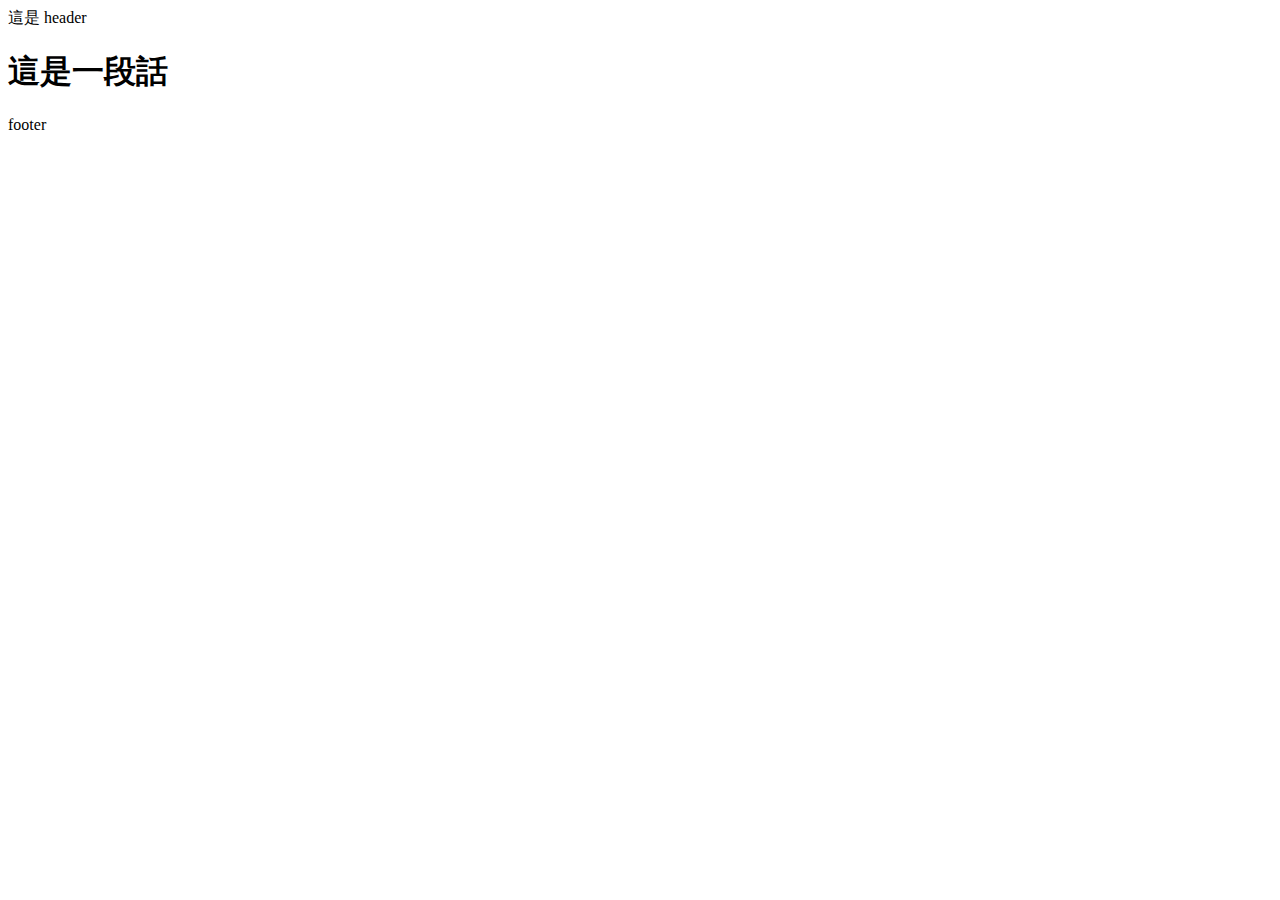
==== index.html @ dd9d7d38 "Update 2021-07-19T09:02:44.368Z" ====
<!DOCTYPE html>
<html lang="en">

<head>
  <meta charset="UTF-8">
  <meta name="viewport" content="width=device-width, initial-scale=1.0">
  <meta http-equiv="X-UA-Compatible" content="ie=edge">
  <title>首頁</title>
  <link rel="stylesheet" href="./assets/style/all.css">
</head>

<body>
  <header class="header">
    這是 header
  </header>

  
<h1>
  這是一段話
</h1>

<div class="box"></div>

  <footer class="footer">
    footer
  </footer>
  <script src="./assets/js/vendors.js"></script>
  <script src="./assets/js/all.js"></script>
</body>

</html>
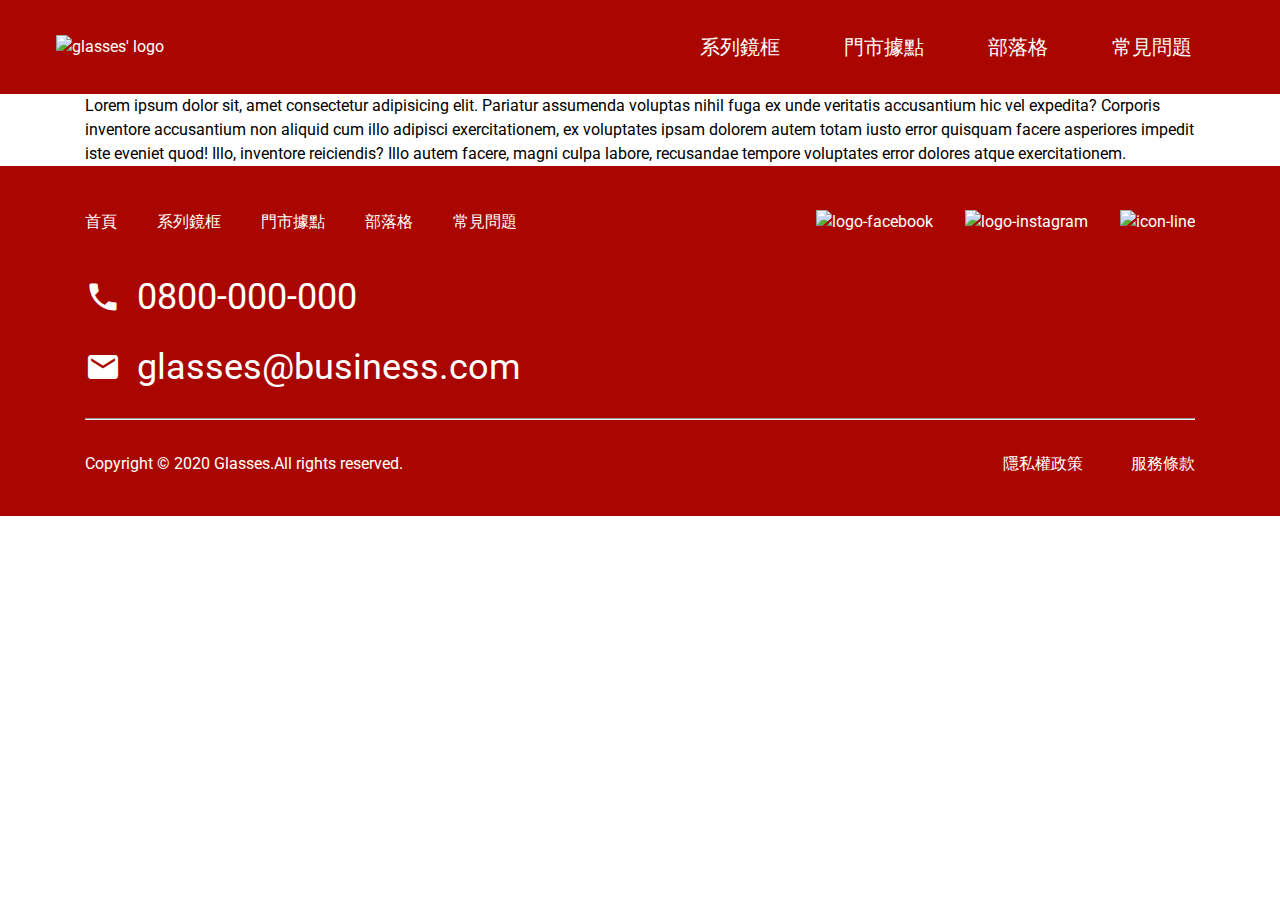
==== commit 484d4a8e: "Update 2021-07-21T15:37:59.541Z" ====
--- a/index.html
+++ b/index.html
@@ -6,23 +6,108 @@
   <meta name="viewport" content="width=device-width, initial-scale=1.0">
   <meta http-equiv="X-UA-Compatible" content="ie=edge">
   <title>首頁</title>
+  <!-- google fonts -->
+  <link rel="preconnect" href="https://fonts.googleapis.com">
+  <link rel="preconnect" href="https://fonts.gstatic.com" crossorigin>
+  <link href="https://fonts.googleapis.com/css2?family=Noto+Sans+TC:wght@400;500;700;900&family=Roboto:ital,wght@0,400;0,500;0,700;0,900;1,400;1,500;1,700;1,900&display=swap" rel="stylesheet"> 
+  <!-- Material icons -->
+  <link href="https://fonts.googleapis.com/icon?family=Material+Icons"
+      rel="stylesheet">
+  <!-- ALL.CSS -->
   <link rel="stylesheet" href="./assets/style/all.css">
 </head>
 
 <body>
-  <header class="header">
-    這是 header
+  <!-- https://hexschool.github.io/webLayoutTraining1st/week3/photo.png -->
+  <header class="header bg-primary">
+    <nav class="navbar d-flex justify-content-between align-items-center flex-sm-column">
+      <h1><a class="navbar__brand-link" href="/"><img class="navbar__brand d-block" src="https://hexschool.github.io/webLayoutTraining1st/week3/logo.png"] alt="glasses' logo"></a></h1>
+      <ul class="nav d-flex text-center">
+        <li class="nav-item"><a class="nav-link" href="#">系列鏡框</a></li>
+        <li class="nav-item"><a class="nav-link" href="#">門市據點</a></li>
+        <li class="nav-item"><a class="nav-link" href="#">部落格</a></li>
+        <li class="nav-item"><a class="nav-link" href="#">常見問題</a></li>
+      </ul>
+    </nav>
   </header>
 
   
-<h1>
-  這是一段話
-</h1>
 
-<div class="box"></div>
+<div class="container">
+  <h2 class="border">Lorem ipsum dolor sit, amet consectetur adipisicing elit. Pariatur assumenda voluptas nihil fuga ex unde veritatis accusantium hic vel expedita? Corporis inventore accusantium non aliquid cum illo adipisci exercitationem, ex voluptates ipsam dolorem autem totam iusto error quisquam facere asperiores impedit iste eveniet quod! Illo, inventore reiciendis? Illo autem facere, magni culpa labore, recusandae tempore voluptates error dolores atque exercitationem.</h2>
+</div>
 
-  <footer class="footer">
-    footer
+  <footer class="footer bg-primary">
+    <div class="container">
+      <!-- 選單＋社群連結 -->
+      <div class="footer__navbar d-flex justify-content-between align-items-center mb-8 d-nav-none">
+        <!-- 選單 -->
+        <ul class="footer__nav d-flex justify-content-between">
+          <li class="footer__nav-item">
+            <a class="footer__nav-link" href="/">首頁</a> 
+          </li>
+          <li class="footer__nav-item">
+            <a class="footer__nav-link" href="#">系列鏡框</a> 
+          </li>
+          <li class="footer__nav-item">
+            <a class="footer__nav-link" href="#">門市據點</a> 
+          </li>
+          <li class="footer__nav-item">
+            <a class="footer__nav-link" href="#">部落格</a> 
+          </li>
+          <li >
+            <a class="footer__nav-link" href="#">常見問題</a> 
+          </li>
+        </ul>
+        <!-- 社群連結 -->
+        <ul class="footer__contacts d-flex  justify-content-end">
+          <li class="footer__contacts-item"><a href="#">
+            <img src="https://hexschool.github.io/webLayoutTraining1st/week3/icon-fb.svg"] alt="logo-facebook">
+          </a></li>
+          <li class="footer__contacts-item"><a href="#">
+            <img src="https://hexschool.github.io/webLayoutTraining1st/week3/icon-ig.svg"] alt="logo-instagram"> 
+          </a></li>
+          <li class="footer__contacts-item"><a href="#">
+            <img src="https://hexschool.github.io/webLayoutTraining1st/week3/icon-line.svg"] alt="icon-line">
+          </a></li>
+        </ul>
+      </div>
+    <div class="d-flex justify-content-between mb-6 mb-md-5 mb-sm-6">
+      <!-- 電話、信箱 -->
+      <ul class="lh-sm-30">
+        <li class="mb-4 mb-md-3 mb-sm-2">
+          <a class="footer__icon-tel fs-9 fs-md-5 fs-sm-4" href="tel:+0800000000">0800-000-000</a>
+        </li>
+        <li>
+          <a class="footer__icon-mail  fs-9 fs-md-5 fs-sm-4" href="mailto:glasses@business.com">glasses@business.com</a>
+        </li>
+      </ul>
+      <!-- 社群連結 -->
+      <ul class="footer__contacts  justify-content-end d-none d-nav-flex">
+        <li class="footer__contacts-item"><a href="#">
+          <img src="https://hexschool.github.io/webLayoutTraining1st/week3/icon-fb.svg"] alt="logo-facebook">
+        </a></li>
+        <li class="footer__contacts-item"><a href="#">
+          <img src="https://hexschool.github.io/webLayoutTraining1st/week3/icon-ig.svg"] alt="logo-instagram"> 
+        </a></li>
+        <li class="footer__contacts-item"><a href="#">
+          <img src="https://hexschool.github.io/webLayoutTraining1st/week3/icon-line.svg"] alt="icon-line">
+        </a></li>
+      </ul>
+    </div>
+      <hr class="mb-8 mb-md-6 mb-sm-4">
+      <div class="d-flex justify-content-between fs-sm-small flex-sm-column">
+        <small class="mb-sm-2">Copyright © 2020 Glasses.All rights reserved.</small>
+        <ul class="footer__policy d-flex justify-content-end d-sm-block">
+          <li class="footer__policy-item mb-sm-2">
+            <a href="#">隱私權政策</a>
+          </li>
+          <li class="footer__policy-item">
+            <a href="#">服務條款</a>
+          </li>
+        </ul>
+      </div>
+    </div>
   </footer>
   <script src="./assets/js/vendors.js"></script>
   <script src="./assets/js/all.js"></script>
--- a/assets/style/all.css
+++ b/assets/style/all.css
@@ -0,0 +1,920 @@
+.fs-4 {
+  font-size: 1rem; }
+
+.mb-0 {
+  margin-bottom: 0; }
+
+.mb-1 {
+  margin-bottom: 4px; }
+
+.mb-2 {
+  margin-bottom: 8px; }
+
+.mb-3 {
+  margin-bottom: 12px; }
+
+.mb-4 {
+  margin-bottom: 16px; }
+
+.mb-5 {
+  margin-bottom: 20px; }
+
+.mb-6 {
+  margin-bottom: 24px; }
+
+.mb-7 {
+  margin-bottom: 28px; }
+
+.mb-8 {
+  margin-bottom: 32px; }
+
+.mb-9 {
+  margin-bottom: 36px; }
+
+.mb-10 {
+  margin-bottom: 40px; }
+
+.mb-11 {
+  margin-bottom: 44px; }
+
+.mb-12 {
+  margin-bottom: 48px; }
+
+.mb-13 {
+  margin-bottom: 52px; }
+
+.mb-14 {
+  margin-bottom: 56px; }
+
+.mb-15 {
+  margin-bottom: 60px; }
+
+.mb-small {
+  margin-bottom: 7px; }
+
+.fs-5 {
+  font-size: 1.25rem; }
+
+.mb-0 {
+  margin-bottom: 0; }
+
+.mb-1 {
+  margin-bottom: 4px; }
+
+.mb-2 {
+  margin-bottom: 8px; }
+
+.mb-3 {
+  margin-bottom: 12px; }
+
+.mb-4 {
+  margin-bottom: 16px; }
+
+.mb-5 {
+  margin-bottom: 20px; }
+
+.mb-6 {
+  margin-bottom: 24px; }
+
+.mb-7 {
+  margin-bottom: 28px; }
+
+.mb-8 {
+  margin-bottom: 32px; }
+
+.mb-9 {
+  margin-bottom: 36px; }
+
+.mb-10 {
+  margin-bottom: 40px; }
+
+.mb-11 {
+  margin-bottom: 44px; }
+
+.mb-12 {
+  margin-bottom: 48px; }
+
+.mb-13 {
+  margin-bottom: 52px; }
+
+.mb-14 {
+  margin-bottom: 56px; }
+
+.mb-15 {
+  margin-bottom: 60px; }
+
+.mb-small {
+  margin-bottom: 7px; }
+
+.fs-6 {
+  font-size: 1.5rem; }
+
+.mb-0 {
+  margin-bottom: 0; }
+
+.mb-1 {
+  margin-bottom: 4px; }
+
+.mb-2 {
+  margin-bottom: 8px; }
+
+.mb-3 {
+  margin-bottom: 12px; }
+
+.mb-4 {
+  margin-bottom: 16px; }
+
+.mb-5 {
+  margin-bottom: 20px; }
+
+.mb-6 {
+  margin-bottom: 24px; }
+
+.mb-7 {
+  margin-bottom: 28px; }
+
+.mb-8 {
+  margin-bottom: 32px; }
+
+.mb-9 {
+  margin-bottom: 36px; }
+
+.mb-10 {
+  margin-bottom: 40px; }
+
+.mb-11 {
+  margin-bottom: 44px; }
+
+.mb-12 {
+  margin-bottom: 48px; }
+
+.mb-13 {
+  margin-bottom: 52px; }
+
+.mb-14 {
+  margin-bottom: 56px; }
+
+.mb-15 {
+  margin-bottom: 60px; }
+
+.mb-small {
+  margin-bottom: 7px; }
+
+.fs-7 {
+  font-size: 1.75rem; }
+
+.mb-0 {
+  margin-bottom: 0; }
+
+.mb-1 {
+  margin-bottom: 4px; }
+
+.mb-2 {
+  margin-bottom: 8px; }
+
+.mb-3 {
+  margin-bottom: 12px; }
+
+.mb-4 {
+  margin-bottom: 16px; }
+
+.mb-5 {
+  margin-bottom: 20px; }
+
+.mb-6 {
+  margin-bottom: 24px; }
+
+.mb-7 {
+  margin-bottom: 28px; }
+
+.mb-8 {
+  margin-bottom: 32px; }
+
+.mb-9 {
+  margin-bottom: 36px; }
+
+.mb-10 {
+  margin-bottom: 40px; }
+
+.mb-11 {
+  margin-bottom: 44px; }
+
+.mb-12 {
+  margin-bottom: 48px; }
+
+.mb-13 {
+  margin-bottom: 52px; }
+
+.mb-14 {
+  margin-bottom: 56px; }
+
+.mb-15 {
+  margin-bottom: 60px; }
+
+.mb-small {
+  margin-bottom: 7px; }
+
+.fs-8 {
+  font-size: 2rem; }
+
+.mb-0 {
+  margin-bottom: 0; }
+
+.mb-1 {
+  margin-bottom: 4px; }
+
+.mb-2 {
+  margin-bottom: 8px; }
+
+.mb-3 {
+  margin-bottom: 12px; }
+
+.mb-4 {
+  margin-bottom: 16px; }
+
+.mb-5 {
+  margin-bottom: 20px; }
+
+.mb-6 {
+  margin-bottom: 24px; }
+
+.mb-7 {
+  margin-bottom: 28px; }
+
+.mb-8 {
+  margin-bottom: 32px; }
+
+.mb-9 {
+  margin-bottom: 36px; }
+
+.mb-10 {
+  margin-bottom: 40px; }
+
+.mb-11 {
+  margin-bottom: 44px; }
+
+.mb-12 {
+  margin-bottom: 48px; }
+
+.mb-13 {
+  margin-bottom: 52px; }
+
+.mb-14 {
+  margin-bottom: 56px; }
+
+.mb-15 {
+  margin-bottom: 60px; }
+
+.mb-small {
+  margin-bottom: 7px; }
+
+.fs-9 {
+  font-size: 2.25rem; }
+
+.mb-0 {
+  margin-bottom: 0; }
+
+.mb-1 {
+  margin-bottom: 4px; }
+
+.mb-2 {
+  margin-bottom: 8px; }
+
+.mb-3 {
+  margin-bottom: 12px; }
+
+.mb-4 {
+  margin-bottom: 16px; }
+
+.mb-5 {
+  margin-bottom: 20px; }
+
+.mb-6 {
+  margin-bottom: 24px; }
+
+.mb-7 {
+  margin-bottom: 28px; }
+
+.mb-8 {
+  margin-bottom: 32px; }
+
+.mb-9 {
+  margin-bottom: 36px; }
+
+.mb-10 {
+  margin-bottom: 40px; }
+
+.mb-11 {
+  margin-bottom: 44px; }
+
+.mb-12 {
+  margin-bottom: 48px; }
+
+.mb-13 {
+  margin-bottom: 52px; }
+
+.mb-14 {
+  margin-bottom: 56px; }
+
+.mb-15 {
+  margin-bottom: 60px; }
+
+.mb-small {
+  margin-bottom: 7px; }
+
+.fs-12 {
+  font-size: 3rem; }
+
+.mb-0 {
+  margin-bottom: 0; }
+
+.mb-1 {
+  margin-bottom: 4px; }
+
+.mb-2 {
+  margin-bottom: 8px; }
+
+.mb-3 {
+  margin-bottom: 12px; }
+
+.mb-4 {
+  margin-bottom: 16px; }
+
+.mb-5 {
+  margin-bottom: 20px; }
+
+.mb-6 {
+  margin-bottom: 24px; }
+
+.mb-7 {
+  margin-bottom: 28px; }
+
+.mb-8 {
+  margin-bottom: 32px; }
+
+.mb-9 {
+  margin-bottom: 36px; }
+
+.mb-10 {
+  margin-bottom: 40px; }
+
+.mb-11 {
+  margin-bottom: 44px; }
+
+.mb-12 {
+  margin-bottom: 48px; }
+
+.mb-13 {
+  margin-bottom: 52px; }
+
+.mb-14 {
+  margin-bottom: 56px; }
+
+.mb-15 {
+  margin-bottom: 60px; }
+
+.mb-small {
+  margin-bottom: 7px; }
+
+.fs-16 {
+  font-size: 4rem; }
+
+.mb-0 {
+  margin-bottom: 0; }
+
+.mb-1 {
+  margin-bottom: 4px; }
+
+.mb-2 {
+  margin-bottom: 8px; }
+
+.mb-3 {
+  margin-bottom: 12px; }
+
+.mb-4 {
+  margin-bottom: 16px; }
+
+.mb-5 {
+  margin-bottom: 20px; }
+
+.mb-6 {
+  margin-bottom: 24px; }
+
+.mb-7 {
+  margin-bottom: 28px; }
+
+.mb-8 {
+  margin-bottom: 32px; }
+
+.mb-9 {
+  margin-bottom: 36px; }
+
+.mb-10 {
+  margin-bottom: 40px; }
+
+.mb-11 {
+  margin-bottom: 44px; }
+
+.mb-12 {
+  margin-bottom: 48px; }
+
+.mb-13 {
+  margin-bottom: 52px; }
+
+.mb-14 {
+  margin-bottom: 56px; }
+
+.mb-15 {
+  margin-bottom: 60px; }
+
+.mb-small {
+  margin-bottom: 7px; }
+
+.fs-18 {
+  font-size: 4.5rem; }
+
+.mb-0 {
+  margin-bottom: 0; }
+
+.mb-1 {
+  margin-bottom: 4px; }
+
+.mb-2 {
+  margin-bottom: 8px; }
+
+.mb-3 {
+  margin-bottom: 12px; }
+
+.mb-4 {
+  margin-bottom: 16px; }
+
+.mb-5 {
+  margin-bottom: 20px; }
+
+.mb-6 {
+  margin-bottom: 24px; }
+
+.mb-7 {
+  margin-bottom: 28px; }
+
+.mb-8 {
+  margin-bottom: 32px; }
+
+.mb-9 {
+  margin-bottom: 36px; }
+
+.mb-10 {
+  margin-bottom: 40px; }
+
+.mb-11 {
+  margin-bottom: 44px; }
+
+.mb-12 {
+  margin-bottom: 48px; }
+
+.mb-13 {
+  margin-bottom: 52px; }
+
+.mb-14 {
+  margin-bottom: 56px; }
+
+.mb-15 {
+  margin-bottom: 60px; }
+
+.mb-small {
+  margin-bottom: 7px; }
+
+@media (max-width: 768px) {
+  .fs-md-4 {
+    font-size: 1rem; }
+  .fs-md-5 {
+    font-size: 1.25rem; }
+  .fs-md-6 {
+    font-size: 1.5rem; }
+  .fs-md-7 {
+    font-size: 1.75rem; }
+  .fs-md-8 {
+    font-size: 2rem; }
+  .fs-md-9 {
+    font-size: 2.25rem; }
+  .fs-md-12 {
+    font-size: 3rem; }
+  .fs-md-16 {
+    font-size: 4rem; }
+  .fs-md-18 {
+    font-size: 4.5rem; }
+  .mb-md-0 {
+    margin-bottom: 0; }
+  .mb-md-1 {
+    margin-bottom: 4px; }
+  .mb-md-2 {
+    margin-bottom: 8px; }
+  .mb-md-3 {
+    margin-bottom: 12px; }
+  .mb-md-4 {
+    margin-bottom: 16px; }
+  .mb-md-5 {
+    margin-bottom: 20px; }
+  .mb-md-6 {
+    margin-bottom: 24px; }
+  .mb-md-7 {
+    margin-bottom: 28px; }
+  .mb-md-8 {
+    margin-bottom: 32px; }
+  .mb-md-9 {
+    margin-bottom: 36px; }
+  .mb-md-10 {
+    margin-bottom: 40px; }
+  .mb-md-11 {
+    margin-bottom: 44px; }
+  .mb-md-12 {
+    margin-bottom: 48px; }
+  .mb-md-13 {
+    margin-bottom: 52px; }
+  .mb-md-14 {
+    margin-bottom: 56px; }
+  .mb-md-15 {
+    margin-bottom: 60px; }
+  .mb-md-small {
+    margin-bottom: 7px; } }
+
+@media (max-width: 576px) {
+  .fs-sm-4 {
+    font-size: 1rem; }
+  .fs-sm-5 {
+    font-size: 1.25rem; }
+  .fs-sm-6 {
+    font-size: 1.5rem; }
+  .fs-sm-7 {
+    font-size: 1.75rem; }
+  .fs-sm-8 {
+    font-size: 2rem; }
+  .fs-sm-9 {
+    font-size: 2.25rem; }
+  .fs-sm-12 {
+    font-size: 3rem; }
+  .fs-sm-16 {
+    font-size: 4rem; }
+  .fs-sm-18 {
+    font-size: 4.5rem; }
+  .mb-sm-0 {
+    margin-bottom: 0; }
+  .mb-sm-1 {
+    margin-bottom: 4px; }
+  .mb-sm-2 {
+    margin-bottom: 8px; }
+  .mb-sm-3 {
+    margin-bottom: 12px; }
+  .mb-sm-4 {
+    margin-bottom: 16px; }
+  .mb-sm-5 {
+    margin-bottom: 20px; }
+  .mb-sm-6 {
+    margin-bottom: 24px; }
+  .mb-sm-7 {
+    margin-bottom: 28px; }
+  .mb-sm-8 {
+    margin-bottom: 32px; }
+  .mb-sm-9 {
+    margin-bottom: 36px; }
+  .mb-sm-10 {
+    margin-bottom: 40px; }
+  .mb-sm-11 {
+    margin-bottom: 44px; }
+  .mb-sm-12 {
+    margin-bottom: 48px; }
+  .mb-sm-13 {
+    margin-bottom: 52px; }
+  .mb-sm-14 {
+    margin-bottom: 56px; }
+  .mb-sm-15 {
+    margin-bottom: 60px; }
+  .mb-sm-small {
+    margin-bottom: 7px; } }
+
+/* http://meyerweb.com/eric/tools/css/reset/ 
+   v2.0 | 20110126
+   License: none (public domain)
+*/
+html, body, div, span, applet, object, iframe,
+h1, h2, h3, h4, h5, h6, p, blockquote, pre,
+a, abbr, acronym, address, big, cite, code,
+del, dfn, em, img, ins, kbd, q, s, samp,
+small, strike, strong, sub, sup, tt, var,
+b, u, i, center,
+dl, dt, dd, ol, ul, li,
+fieldset, form, label, legend,
+table, caption, tbody, tfoot, thead, tr, th, td,
+article, aside, canvas, details, embed,
+figure, figcaption, footer, header, hgroup,
+menu, nav, output, ruby, section, summary,
+time, mark, audio, video {
+  margin: 0;
+  padding: 0;
+  border: 0;
+  font-size: 100%;
+  font: inherit;
+  vertical-align: baseline; }
+
+/* HTML5 display-role reset for older browsers */
+article, aside, details, figcaption, figure,
+footer, header, hgroup, menu, nav, section {
+  display: block; }
+
+body {
+  line-height: 1; }
+
+ol, ul {
+  list-style: none; }
+
+blockquote, q {
+  quotes: none; }
+
+blockquote:before, blockquote:after,
+q:before, q:after {
+  content: '';
+  content: none; }
+
+table {
+  border-collapse: collapse;
+  border-spacing: 0; }
+
+img {
+  max-width: 100%;
+  height: auto;
+  vertical-align: middle; }
+
+*, *::before, *::after {
+  -webkit-box-sizing: border-box;
+          box-sizing: border-box; }
+
+body {
+  font-family: Roboto, "Noto Sans", sans-serif;
+  font-size: 16px;
+  line-height: 1.5; }
+
+a {
+  color: inherit;
+  text-decoration: none; }
+  a:hover {
+    color: #650300; }
+
+hr {
+  color: inherit; }
+
+.container {
+  margin: 0 auto;
+  max-width: 1140px;
+  padding-left: 15px;
+  padding-right: 15px; }
+  @media (max-width: 768px) {
+    .container {
+      max-width: 720px;
+      padding-left: 15px;
+      padding-right: 15px; } }
+  @media (max-width: 576px) {
+    .container {
+      max-width: 360px;
+      padding-left: 7.5px;
+      padding-right: 7.5px; } }
+
+.bg-primary {
+  background-color: #AA0601;
+  color: #fff; }
+
+.bg-primary-light {
+  background-color: #FBF2F2; }
+
+.d-none {
+  display: none; }
+
+.d-flex {
+  display: -webkit-box;
+  display: -ms-flexbox;
+  display: flex; }
+
+.d-block {
+  display: block; }
+
+.justify-content-between {
+  -webkit-box-pack: justify;
+      -ms-flex-pack: justify;
+          justify-content: space-between; }
+
+.justify-content-end {
+  -webkit-box-pack: end;
+      -ms-flex-pack: end;
+          justify-content: flex-end; }
+
+.align-items-center {
+  -webkit-box-align: center;
+      -ms-flex-align: center;
+          align-items: center; }
+
+.align-items-start {
+  -webkit-box-align: start;
+      -ms-flex-align: start;
+          align-items: flex-start; }
+
+.flex-wrap {
+  -ms-flex-wrap: wrap;
+      flex-wrap: wrap; }
+
+.text-center {
+  text-align: center; }
+
+@media (max-width: 630px) {
+  .d-nav-none {
+    display: none; }
+  .d-nav-flex {
+    display: -webkit-box;
+    display: -ms-flexbox;
+    display: flex; } }
+
+@media (max-width: 576px) {
+  .flex-sm-column {
+    -webkit-box-orient: vertical;
+    -webkit-box-direction: normal;
+        -ms-flex-direction: column;
+            flex-direction: column; }
+  .d-sm-none {
+    display: none; }
+  .d-sm-flex {
+    display: -webkit-box;
+    display: -ms-flexbox;
+    display: flex; }
+  .lh-sm-30 {
+    line-height: 30px; }
+  .align-items-sm-start {
+    -webkit-box-align: start;
+        -ms-flex-align: start;
+            align-items: start; }
+  .d-sm-block {
+    display: block; } }
+
+.header {
+  padding: 0 56px; }
+  @media (max-width: 768px) {
+    .header {
+      padding: 0 20px; } }
+  @media (max-width: 630px) {
+    .header {
+      padding: 0; } }
+
+@media (max-width: 630px) {
+  .navbar {
+    -webkit-box-orient: vertical;
+    -webkit-box-direction: normal;
+        -ms-flex-direction: column;
+            flex-direction: column; } }
+
+.navbar__brand-link {
+  padding: 30px 32px; }
+  @media (max-width: 992px) {
+    .navbar__brand-link {
+      padding: 30px 20px; } }
+  @media (max-width: 630px) {
+    .navbar__brand-link {
+      padding: 10px 20px; }
+      .navbar__brand-link::after {
+        position: absolute;
+        top: 0;
+        right: 0;
+        bottom: 0;
+        left: 0;
+        z-index: 1;
+        content: ""; } }
+
+.nav {
+  max-width: 556px; }
+  @media (max-width: 992px) {
+    .nav {
+      max-width: 460px; } }
+  @media (max-width: 630px) {
+    .nav {
+      -ms-flex-wrap: wrap;
+          flex-wrap: wrap;
+      width: 100%;
+      max-width: 100%;
+      border-top: 1px solid;
+      border-left: 1px solid; } }
+  @media (max-width: 630px) {
+    .nav-item {
+      width: 50%; } }
+  .nav-link {
+    display: block;
+    padding: 32px;
+    font-size: 1.25rem; }
+    @media (max-width: 992px) {
+      .nav-link {
+        padding: 32px 20px; } }
+    @media (max-width: 630px) {
+      .nav-link {
+        border-right: 1px solid;
+        border-bottom: 1px solid;
+        padding: 8px; } }
+
+.footer {
+  padding: 40px 0; }
+  @media (max-width: 768px) {
+    .footer {
+      padding: 32px 0; } }
+  @media (max-width: 576px) {
+    .footer {
+      padding: 24px 0; } }
+
+.footer__nav-item {
+  margin-right: 40px; }
+  @media (max-width: 768px) {
+    .footer__nav-item {
+      margin-right: 40px; } }
+  @media (max-width: 700px) {
+    .footer__nav-item {
+      margin-right: 20px; } }
+
+.footer__nav-link {
+  display: block;
+  padding: 4px 0; }
+
+.footer__contacts-item {
+  margin-left: 32px; }
+  @media (max-width: 576px) {
+    .footer__contacts-item {
+      margin-left: 24px; }
+      .footer__contacts-item img {
+        display: block; } }
+
+.footer__policy-item {
+  margin-left: 48px; }
+  @media (max-width: 768px) {
+    .footer__policy-item {
+      margin-left: 24px; } }
+  @media (max-width: 576px) {
+    .footer__policy-item {
+      margin-left: 0; } }
+
+.footer__icon-tel {
+  display: -webkit-box;
+  display: -ms-flexbox;
+  display: flex; }
+  .footer__icon-tel::before {
+    content: "call";
+    padding-right: 16px;
+    font-family: 'Material Icons';
+    font-weight: normal;
+    font-style: normal;
+    display: inline-block;
+    text-transform: none;
+    letter-spacing: normal;
+    word-wrap: normal;
+    white-space: nowrap;
+    direction: ltr;
+    /* Support for all WebKit browsers. */
+    -webkit-font-smoothing: antialiased;
+    /* Support for Safari and Chrome. */
+    text-rendering: optimizeLegibility;
+    /* Support for Firefox. */
+    -moz-osx-font-smoothing: grayscale;
+    /* Support for IE. */
+    -webkit-font-feature-settings: 'liga';
+            font-feature-settings: 'liga'; }
+    @media (max-width: 768px) {
+      .footer__icon-tel::before {
+        padding-right: 8px; } }
+    @media (max-width: 576px) {
+      .footer__icon-tel::before {
+        padding-right: 5px; } }
+
+.footer__icon-mail {
+  display: -webkit-box;
+  display: -ms-flexbox;
+  display: flex; }
+  .footer__icon-mail::before {
+    content: "email";
+    padding-right: 16px;
+    font-family: 'Material Icons';
+    font-weight: normal;
+    font-style: normal;
+    display: inline-block;
+    text-transform: none;
+    letter-spacing: normal;
+    word-wrap: normal;
+    white-space: nowrap;
+    direction: ltr;
+    /* Support for all WebKit browsers. */
+    -webkit-font-smoothing: antialiased;
+    /* Support for Safari and Chrome. */
+    text-rendering: optimizeLegibility;
+    /* Support for Firefox. */
+    -moz-osx-font-smoothing: grayscale;
+    /* Support for IE. */
+    -webkit-font-feature-settings: 'liga';
+            font-feature-settings: 'liga'; }
+    @media (max-width: 768px) {
+      .footer__icon-mail::before {
+        padding-right: 8px; } }
+    @media (max-width: 576px) {
+      .footer__icon-mail::before {
+        padding-right: 5px; } }
+
+/*# sourceMappingURL=all.css.map */
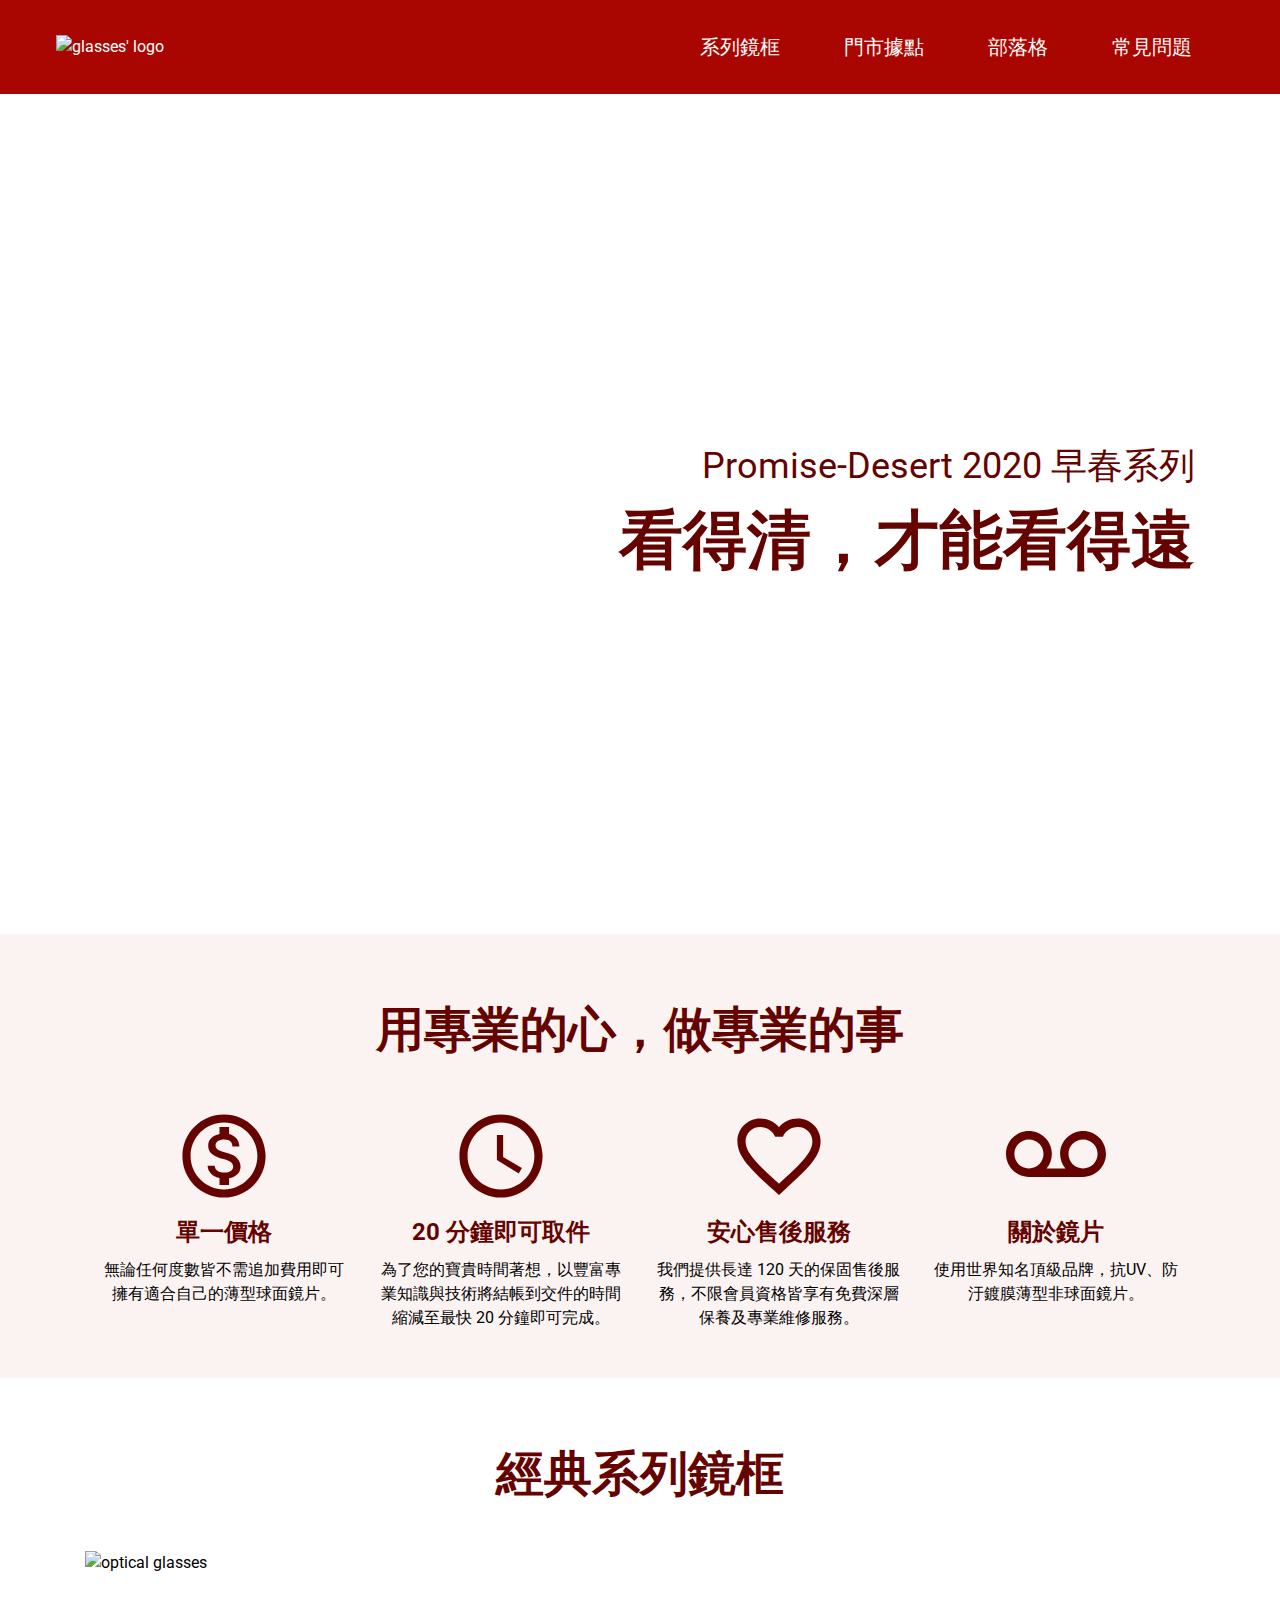
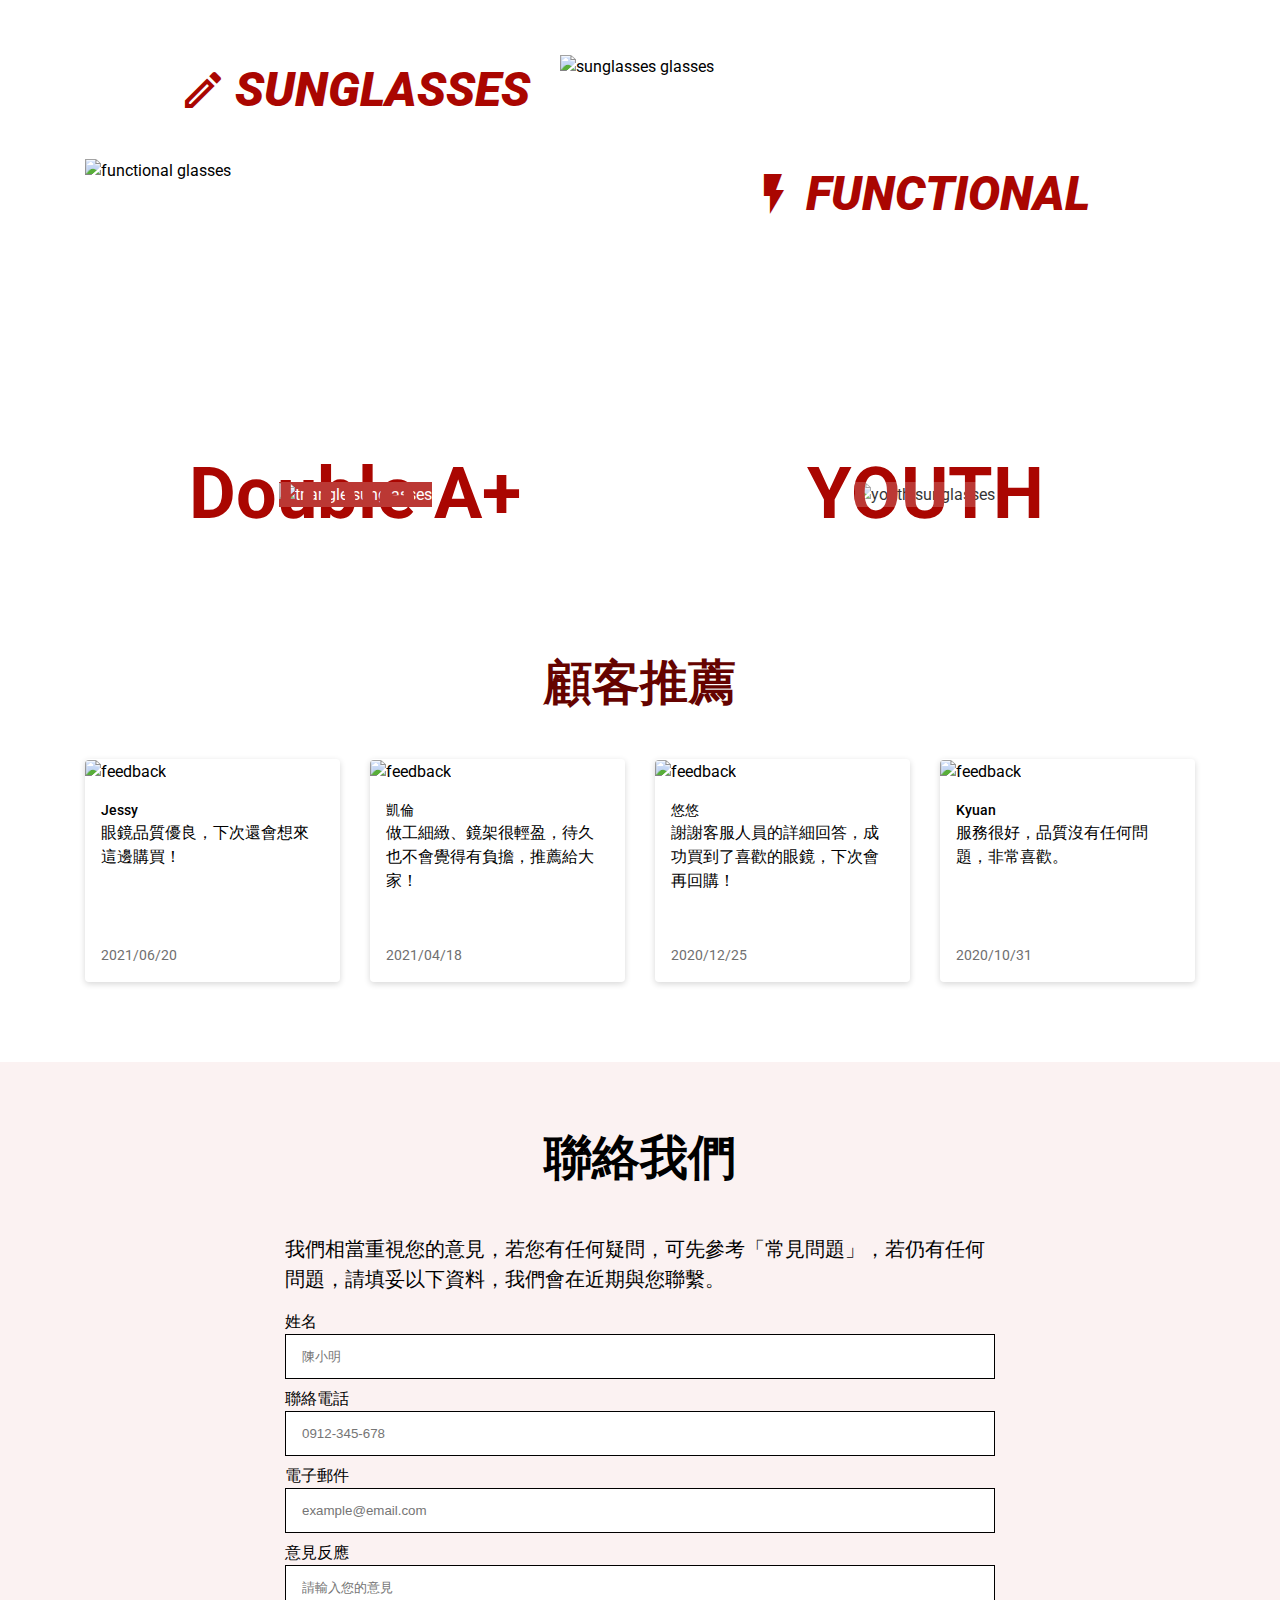
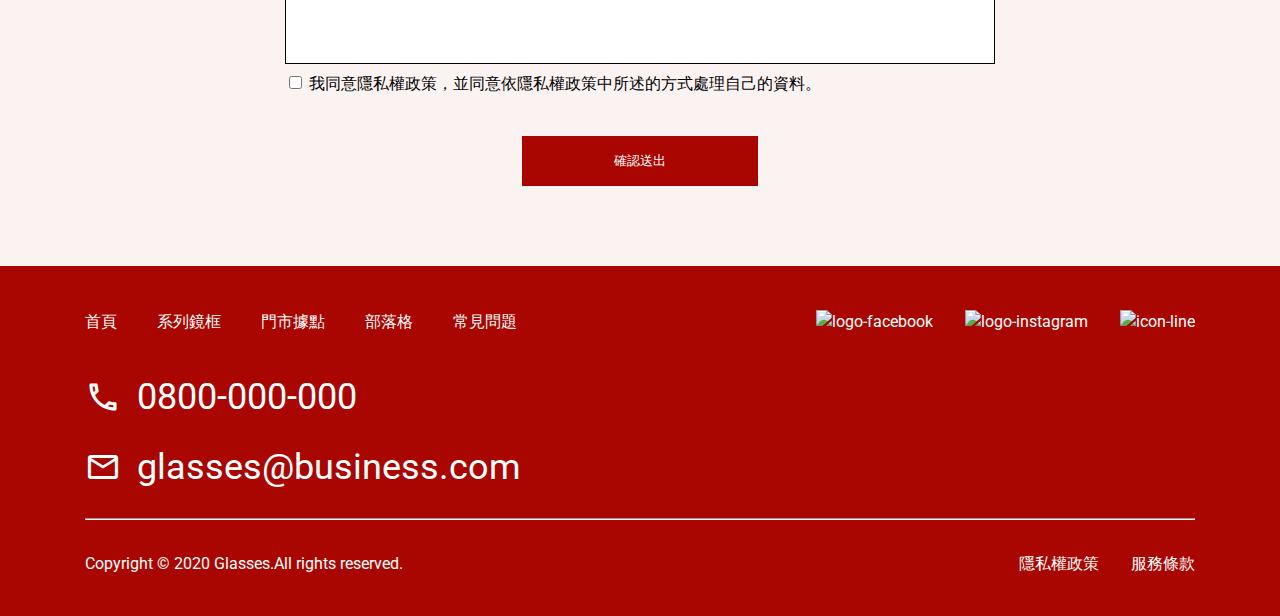
==== commit f564fdbc: "Update 2021-07-24T11:36:14.430Z" ====
--- a/index.html
+++ b/index.html
@@ -13,12 +13,14 @@
   <!-- Material icons -->
   <link href="https://fonts.googleapis.com/icon?family=Material+Icons"
       rel="stylesheet">
+      <link href="https://fonts.googleapis.com/icon?family=Material+Icons+Outlined"
+      rel="stylesheet">
   <!-- ALL.CSS -->
   <link rel="stylesheet" href="./assets/style/all.css">
 </head>
 
 <body>
-  <!-- https://hexschool.github.io/webLayoutTraining1st/week3/photo.png -->
+
   <header class="header bg-primary">
     <nav class="navbar d-flex justify-content-between align-items-center flex-sm-column">
       <h1><a class="navbar__brand-link" href="/"><img class="navbar__brand d-block" src="https://hexschool.github.io/webLayoutTraining1st/week3/logo.png"] alt="glasses' logo"></a></h1>
@@ -31,11 +33,226 @@
     </nav>
   </header>
 
+    <!-- https://hexschool.github.io/webLayoutTraining1st/week3/photo.png -->
+  <!-- 看得清，才能看得通 -->
+<div class="banner">
+  <div class="container h-inherit d-flex justify-content-end align-items-center">
+    <div class="banner__title text-end primary-dark">
+      <h2 class="fs-9 fs-md-5 fs-sm-4 lh-sm-30">Promise-Desert 2020 早春系列</h2>
+      <h3 class="fs-16 fs-md-12 fs-sm-8 weight-bold">看得清，才能看得遠</h3>   
+    </div>
+  </div>
+</div>
+<!-- 用專業的心，做專業的事 -->
+<section class="index-section text-center bg-primary-light">
+  <h2 class="index-section__title primary-dark">用專業的心，做專業的事</h2>
+  <div class="container">
+    <div class="index-feature d-flex justify-content-between flex-wrap">
+      <div class="index-feature-card">
+        <span class="material-icons-outlined">
+          monetization_on
+        </span>
+        <h3 class="index-feature-card-title">單一價格</h3>
+        <p>
+          無論任何度數皆不需追加費用即可擁有適合自己的薄型球面鏡片。
+        </p>
+      </div>
+      <div class="index-feature-card">
+        <span class="material-icons-outlined">
+          schedule
+        </span>
+        <h3 class="index-feature-card-title">20 分鐘即可取件</h3>
+        <p>
+          為了您的寶貴時間著想，以豐富專業知識與技術將結帳到交件的時間縮減至最快 20 分鐘即可完成。
+        </p>
+      </div>
+      <div class="index-feature-card">
+        <span class="material-icons-outlined">
+          favorite_border
+        </span>
+        <h3 class="index-feature-card-title">安心售後服務</h3>
+        <p>
+          我們提供長達 120 天的保固售後服務，不限會員資格皆享有免費深層保養及專業維修服務。
+        </p>
+      </div>
+      <div class="index-feature-card">
+        <span class="material-icons-outlined">
+          voicemail
+        </span>
+        <h3 class="index-feature-card-title">關於鏡片</h3>
+        <p>
+          使用世界知名頂級品牌，抗UV、防汙鍍膜薄型非球面鏡片。
+        </p>
+      </div>
+    </div>
+  </div>
+</section>
+<!-- 經典系列鏡框 -->
+<section class="index-section">
+  <h2 class="index-section__title index-section__title-sub primary-dark">經典系列鏡框</h2>
+  <div class="container">
+    <!-- optical -->
+    <div class="row classic__card mb-8 mb-md-8"> 
+      <div class="col-7 col-sm-4">
+        <img src="https://hexschool.github.io/webLayoutTraining1st/week3/product-1.png" alt="optical glasses">
+      </div>
+      <div class="col-5 d-flex align-items-center">
+        <h3 class="classic__card-title">
+          <a class="stretched-link icon-link icon-optical" href="#">OPTICAL</a>
+        </h3>
+      </div>
+    </div>
+    <!-- sunglasses -->
+    <div class="row mb-8 mb-md-8 classic__card direction-row-reverse direction-md-row">
+      <div class="col-7 col-sm-4">
+        <img src="https://hexschool.github.io/webLayoutTraining1st/week3/product-2.png" alt="sunglasses glasses">
+      </div>
+      <div class="col-5  d-flex align-items-center  justify-content-end justify-content-md-start">
+        <h3 class="classic__card-title">
+          <a class="stretched-link icon-link icon-sunglasses" href="#">SUNGLASSES</a>
+        </h3>
+      </div>
+    </div>
+    <!-- functional -->
+    <div class="row classic__card">
+      <div class="col-7 col-sm-4">
+        <img src="https://hexschool.github.io/webLayoutTraining1st/week3/product-3.png" alt="functional glasses">
+      </div>
+      <div class="col-5  d-flex align-items-center  ">
+        <h3 class="classic__card-title">
+          <a class="stretched-link icon-link icon-functional" href="#">FUNCTIONAL</a>
+        </h3>
+      </div>
+    </div>
+   
+  </div>
   
-
-<div class="container">
-  <h2 class="border">Lorem ipsum dolor sit, amet consectetur adipisicing elit. Pariatur assumenda voluptas nihil fuga ex unde veritatis accusantium hic vel expedita? Corporis inventore accusantium non aliquid cum illo adipisci exercitationem, ex voluptates ipsam dolorem autem totam iusto error quisquam facere asperiores impedit iste eveniet quod! Illo, inventore reiciendis? Illo autem facere, magni culpa labore, recusandae tempore voluptates error dolores atque exercitationem.</h2>
-</div>
+</section>
+<!-- 聯名系列鏡框 -->
+<section class="index-section collaboration">
+  <h2 class="index-section__title index-section__title-sub white">聯名系列鏡框</h2>
+  <div class="container">
+    <ul class="row">
+      <li class="col-6 col-sm-4 p-relative d-flex justify-content-center align-items-center mb-sm-4 ">
+        <a class="bg-primary link-white-off" href="#">
+          <img src="https://hexschool.github.io/webLayoutTraining1st/week3/product-8.png" alt="triangle sunglasses">
+        </a>
+        <h3 class="primary fs-18 fs-md-8 weight-bold  p-absolute">Double A+</h3>
+      </li>
+      <li class="col-6 col-sm-4  p-relative d-flex justify-content-center align-items-center">
+        <a class="link-white-off" href="#">
+          <img src="https://hexschool.github.io/webLayoutTraining1st/week3/product-9.png" alt="youth sunglasses">
+        </a>
+        <h3 class="primary fs-18 fs-md-8 weight-bold  p-absolute">YOUTH</h3>
+      </li>
+    </ul>
+</section>
+<!-- 顧客推薦 -->
+<section class="index-section">
+  <h2 class="index-section__title primary-dark">顧客推薦</h2>
+  <div class="container">
+    <ul class="row">
+      <li class="col-3 col-md-6 col-sm-4 mb-md-8 mb-sm-2">
+        <div class="feedback-card">
+          <img class="feedback-card__image" src="https://hexschool.github.io/webLayoutTraining1st/week3/rec-1.png" alt="feedback">
+          <ul class="feedback-card__info">
+            <li class="feedback-card__info-name">
+              Jessy
+            </li>
+            <li class="feedback-card__info-comment">
+              <p>眼鏡品質優良，下次還會想來這邊購買！</p>
+            </li>
+            <li class="feedback-card__info-time">
+              2021/06/20
+            </li>
+          </ul>
+        </div>
+      </li>
+      <li class="col-3 col-md-6 col-sm-4  mb-md-8 mb-sm-2">
+        <div class="feedback-card">
+          <img class="feedback-card__image" src="https://hexschool.github.io/webLayoutTraining1st/week3/rec-2.png" alt="feedback">
+          <ul class="feedback-card__info">
+            <li class="feedback-card__info-name">
+              凱倫
+            </li>
+            <li class="feedback-card__info-comment">
+              <p>做工細緻、鏡架很輕盈，待久也不會覺得有負擔，推薦給大家！</p>
+            </li>
+            <li class="feedback-card__info-time">
+              2021/04/18
+            </li>
+          </ul>
+        </div>
+      </li>
+      <li class="col-3 col-md-6 col-sm-4 mb-sm-2">
+        <div class="feedback-card">
+          <img class="feedback-card__image" src="https://hexschool.github.io/webLayoutTraining1st/week3/rec-3.png" alt="feedback">
+          <ul class="feedback-card__info">
+            <li class="feedback-card__info-name">
+              悠悠
+            </li>
+            <li class="feedback-card__info-comment">
+              <p>謝謝客服人員的詳細回答，成功買到了喜歡的眼鏡，下次會再回購！</p>
+            </li>
+            <li class="feedback-card__info-time">
+              2020/12/25
+            </li>
+          </ul>
+        </div>
+      </li>
+      <li class="col-3 col-md-6 col-sm-4">
+                <div class="feedback-card">
+          <img class="feedback-card__image" src="https://hexschool.github.io/webLayoutTraining1st/week3/rec-4.png" alt="feedback">
+          <ul class="feedback-card__info">
+            <li class="feedback-card__info-name">
+              Kyuan
+            </li>
+            <li class="feedback-card__info-comment">
+              <p>服務很好，品質沒有任何問題，非常喜歡。</p>
+            </li>
+            <li class="feedback-card__info-time">
+              2020/10/31
+            </li>
+          </ul>
+        </div>
+      </li>
+    </ul>
+  </div>
+</section>
+<!-- 聯絡我們 -->
+<!-- 聯絡我們 -->
+<section class="index-section bg-primary-light">
+  <h2 class="index-section__title">聯絡我們</h2>
+  <div class="container">
+    <div class="col-8 col-sm-4 mx-auto">
+      <p class="fs-5 fs-md-4 mb-4 mb-md-4">
+      我們相當重視您的意見，若您有任何疑問，可先參考「常見問題」，若仍有任何問題，請填妥以下資料，我們會在近期與您聯繫。
+      </p>
+      <form class="contact-us" action="">
+        <label class="contact-us__label" for="name">
+          姓名<input class="contact-us__input" type="text" id="name" placeholder="陳小明">
+        </label>
+        <label class="contact-us__label" for="phone">
+          聯絡電話<input class="contact-us__input" type="tel" id="phone" placeholder="0912-345-678">
+        </label>
+        <label class="contact-us__label" for="email">
+          電子郵件<input class="contact-us__input" type="email" id="email" placeholder="example@email.com">
+        </label>
+        <label class="contact-us__label" for="comment">
+          意見反應<input class="contact-us__input contact-us__input-comment" type="text" id="comment" placeholder="請輸入您的意見">
+        </label>
+        <label class="contact-us__label contact-us__label-agreement" for="agreement">
+          <input class="contact-us__checkbox" type="checkbox" id="agreement">
+          我同意隱私權政策，並同意依隱私權政策中所述的方式處理自己的資料。
+        </label>
+        <button class="contact-us__button bg-primary btn col-4 col-sm-2 mx-auto" type="submit">
+          確認送出
+        </button>
+      </form>
+    </div>
+  </div>
+</section>
+  <!-- https://hexschool.github.io/webLayoutTraining1st/week3/photo.png -->
 
   <footer class="footer bg-primary">
     <div class="container">
@@ -76,10 +293,10 @@
       <!-- 電話、信箱 -->
       <ul class="lh-sm-30">
         <li class="mb-4 mb-md-3 mb-sm-2">
-          <a class="footer__icon-tel fs-9 fs-md-5 fs-sm-4" href="tel:+0800000000">0800-000-000</a>
+          <a class="icon-tel icon-link fs-9 fs-md-5 fs-sm-4" href="tel:+0800000000">0800-000-000</a>
         </li>
         <li>
-          <a class="footer__icon-mail  fs-9 fs-md-5 fs-sm-4" href="mailto:glasses@business.com">glasses@business.com</a>
+          <a class="icon-mail  icon-link fs-9 fs-md-5 fs-sm-4" href="mailto:glasses@business.com">glasses@business.com</a>
         </li>
       </ul>
       <!-- 社群連結 -->
--- a/assets/style/all.css
+++ b/assets/style/all.css
@@ -1,6 +1,222 @@
+.col-1 {
+  width: 8.33333%;
+  -webkit-box-flex: 0;
+      -ms-flex: 0 0 auto;
+          flex: 0 0 auto;
+  padding-left: 15px;
+  padding-right: 15px; }
+  @media (max-width: 768px) {
+    .col-1 {
+      padding-left: 15px;
+      padding-right: 15px; } }
+  @media (max-width: 576px) {
+    .col-1 {
+      padding-left: 7.5px;
+      padding-right: 7.5px; } }
+
+.col-2 {
+  width: 16.66667%;
+  -webkit-box-flex: 0;
+      -ms-flex: 0 0 auto;
+          flex: 0 0 auto;
+  padding-left: 15px;
+  padding-right: 15px; }
+  @media (max-width: 768px) {
+    .col-2 {
+      padding-left: 15px;
+      padding-right: 15px; } }
+  @media (max-width: 576px) {
+    .col-2 {
+      padding-left: 7.5px;
+      padding-right: 7.5px; } }
+
+.col-3 {
+  width: 25%;
+  -webkit-box-flex: 0;
+      -ms-flex: 0 0 auto;
+          flex: 0 0 auto;
+  padding-left: 15px;
+  padding-right: 15px; }
+  @media (max-width: 768px) {
+    .col-3 {
+      padding-left: 15px;
+      padding-right: 15px; } }
+  @media (max-width: 576px) {
+    .col-3 {
+      padding-left: 7.5px;
+      padding-right: 7.5px; } }
+
+.col-4 {
+  width: 33.33333%;
+  -webkit-box-flex: 0;
+      -ms-flex: 0 0 auto;
+          flex: 0 0 auto;
+  padding-left: 15px;
+  padding-right: 15px; }
+  @media (max-width: 768px) {
+    .col-4 {
+      padding-left: 15px;
+      padding-right: 15px; } }
+  @media (max-width: 576px) {
+    .col-4 {
+      padding-left: 7.5px;
+      padding-right: 7.5px; } }
+
+.col-5 {
+  width: 41.66667%;
+  -webkit-box-flex: 0;
+      -ms-flex: 0 0 auto;
+          flex: 0 0 auto;
+  padding-left: 15px;
+  padding-right: 15px; }
+  @media (max-width: 768px) {
+    .col-5 {
+      padding-left: 15px;
+      padding-right: 15px; } }
+  @media (max-width: 576px) {
+    .col-5 {
+      padding-left: 7.5px;
+      padding-right: 7.5px; } }
+
+.col-6 {
+  width: 50%;
+  -webkit-box-flex: 0;
+      -ms-flex: 0 0 auto;
+          flex: 0 0 auto;
+  padding-left: 15px;
+  padding-right: 15px; }
+  @media (max-width: 768px) {
+    .col-6 {
+      padding-left: 15px;
+      padding-right: 15px; } }
+  @media (max-width: 576px) {
+    .col-6 {
+      padding-left: 7.5px;
+      padding-right: 7.5px; } }
+
+.col-7 {
+  width: 58.33333%;
+  -webkit-box-flex: 0;
+      -ms-flex: 0 0 auto;
+          flex: 0 0 auto;
+  padding-left: 15px;
+  padding-right: 15px; }
+  @media (max-width: 768px) {
+    .col-7 {
+      padding-left: 15px;
+      padding-right: 15px; } }
+  @media (max-width: 576px) {
+    .col-7 {
+      padding-left: 7.5px;
+      padding-right: 7.5px; } }
+
+.col-8 {
+  width: 66.66667%;
+  -webkit-box-flex: 0;
+      -ms-flex: 0 0 auto;
+          flex: 0 0 auto;
+  padding-left: 15px;
+  padding-right: 15px; }
+  @media (max-width: 768px) {
+    .col-8 {
+      padding-left: 15px;
+      padding-right: 15px; } }
+  @media (max-width: 576px) {
+    .col-8 {
+      padding-left: 7.5px;
+      padding-right: 7.5px; } }
+
+.col-9 {
+  width: 75%;
+  -webkit-box-flex: 0;
+      -ms-flex: 0 0 auto;
+          flex: 0 0 auto;
+  padding-left: 15px;
+  padding-right: 15px; }
+  @media (max-width: 768px) {
+    .col-9 {
+      padding-left: 15px;
+      padding-right: 15px; } }
+  @media (max-width: 576px) {
+    .col-9 {
+      padding-left: 7.5px;
+      padding-right: 7.5px; } }
+
+.col-10 {
+  width: 83.33333%;
+  -webkit-box-flex: 0;
+      -ms-flex: 0 0 auto;
+          flex: 0 0 auto;
+  padding-left: 15px;
+  padding-right: 15px; }
+  @media (max-width: 768px) {
+    .col-10 {
+      padding-left: 15px;
+      padding-right: 15px; } }
+  @media (max-width: 576px) {
+    .col-10 {
+      padding-left: 7.5px;
+      padding-right: 7.5px; } }
+
+.col-11 {
+  width: 91.66667%;
+  -webkit-box-flex: 0;
+      -ms-flex: 0 0 auto;
+          flex: 0 0 auto;
+  padding-left: 15px;
+  padding-right: 15px; }
+  @media (max-width: 768px) {
+    .col-11 {
+      padding-left: 15px;
+      padding-right: 15px; } }
+  @media (max-width: 576px) {
+    .col-11 {
+      padding-left: 7.5px;
+      padding-right: 7.5px; } }
+
+.col-12 {
+  width: 100%;
+  -webkit-box-flex: 0;
+      -ms-flex: 0 0 auto;
+          flex: 0 0 auto;
+  padding-left: 15px;
+  padding-right: 15px; }
+  @media (max-width: 768px) {
+    .col-12 {
+      padding-left: 15px;
+      padding-right: 15px; } }
+  @media (max-width: 576px) {
+    .col-12 {
+      padding-left: 7.5px;
+      padding-right: 7.5px; } }
+
 .fs-4 {
   font-size: 1rem; }
 
+.fs-5 {
+  font-size: 1.25rem; }
+
+.fs-6 {
+  font-size: 1.5rem; }
+
+.fs-7 {
+  font-size: 1.75rem; }
+
+.fs-8 {
+  font-size: 2rem; }
+
+.fs-9 {
+  font-size: 2.25rem; }
+
+.fs-12 {
+  font-size: 3rem; }
+
+.fs-16 {
+  font-size: 4rem; }
+
+.fs-18 {
+  font-size: 4.5rem; }
+
 .mb-0 {
   margin-bottom: 0; }
 
@@ -50,439 +266,66 @@
   margin-bottom: 60px; }
 
 .mb-small {
-  margin-bottom: 7px; }
-
-.fs-5 {
-  font-size: 1.25rem; }
-
-.mb-0 {
-  margin-bottom: 0; }
-
-.mb-1 {
-  margin-bottom: 4px; }
-
-.mb-2 {
-  margin-bottom: 8px; }
-
-.mb-3 {
-  margin-bottom: 12px; }
-
-.mb-4 {
-  margin-bottom: 16px; }
-
-.mb-5 {
-  margin-bottom: 20px; }
-
-.mb-6 {
-  margin-bottom: 24px; }
-
-.mb-7 {
-  margin-bottom: 28px; }
-
-.mb-8 {
-  margin-bottom: 32px; }
-
-.mb-9 {
-  margin-bottom: 36px; }
-
-.mb-10 {
-  margin-bottom: 40px; }
-
-.mb-11 {
-  margin-bottom: 44px; }
-
-.mb-12 {
-  margin-bottom: 48px; }
-
-.mb-13 {
-  margin-bottom: 52px; }
-
-.mb-14 {
-  margin-bottom: 56px; }
-
-.mb-15 {
-  margin-bottom: 60px; }
-
-.mb-small {
-  margin-bottom: 7px; }
-
-.fs-6 {
-  font-size: 1.5rem; }
-
-.mb-0 {
-  margin-bottom: 0; }
-
-.mb-1 {
-  margin-bottom: 4px; }
-
-.mb-2 {
-  margin-bottom: 8px; }
-
-.mb-3 {
-  margin-bottom: 12px; }
-
-.mb-4 {
-  margin-bottom: 16px; }
-
-.mb-5 {
-  margin-bottom: 20px; }
-
-.mb-6 {
-  margin-bottom: 24px; }
-
-.mb-7 {
-  margin-bottom: 28px; }
-
-.mb-8 {
-  margin-bottom: 32px; }
-
-.mb-9 {
-  margin-bottom: 36px; }
-
-.mb-10 {
-  margin-bottom: 40px; }
-
-.mb-11 {
-  margin-bottom: 44px; }
-
-.mb-12 {
-  margin-bottom: 48px; }
-
-.mb-13 {
-  margin-bottom: 52px; }
-
-.mb-14 {
-  margin-bottom: 56px; }
-
-.mb-15 {
-  margin-bottom: 60px; }
-
-.mb-small {
-  margin-bottom: 7px; }
-
-.fs-7 {
-  font-size: 1.75rem; }
-
-.mb-0 {
-  margin-bottom: 0; }
-
-.mb-1 {
-  margin-bottom: 4px; }
-
-.mb-2 {
-  margin-bottom: 8px; }
-
-.mb-3 {
-  margin-bottom: 12px; }
-
-.mb-4 {
-  margin-bottom: 16px; }
-
-.mb-5 {
-  margin-bottom: 20px; }
-
-.mb-6 {
-  margin-bottom: 24px; }
-
-.mb-7 {
-  margin-bottom: 28px; }
-
-.mb-8 {
-  margin-bottom: 32px; }
-
-.mb-9 {
-  margin-bottom: 36px; }
-
-.mb-10 {
-  margin-bottom: 40px; }
-
-.mb-11 {
-  margin-bottom: 44px; }
-
-.mb-12 {
-  margin-bottom: 48px; }
-
-.mb-13 {
-  margin-bottom: 52px; }
-
-.mb-14 {
-  margin-bottom: 56px; }
-
-.mb-15 {
-  margin-bottom: 60px; }
-
-.mb-small {
-  margin-bottom: 7px; }
-
-.fs-8 {
-  font-size: 2rem; }
-
-.mb-0 {
-  margin-bottom: 0; }
-
-.mb-1 {
-  margin-bottom: 4px; }
-
-.mb-2 {
-  margin-bottom: 8px; }
-
-.mb-3 {
-  margin-bottom: 12px; }
-
-.mb-4 {
-  margin-bottom: 16px; }
-
-.mb-5 {
-  margin-bottom: 20px; }
-
-.mb-6 {
-  margin-bottom: 24px; }
-
-.mb-7 {
-  margin-bottom: 28px; }
-
-.mb-8 {
-  margin-bottom: 32px; }
-
-.mb-9 {
-  margin-bottom: 36px; }
-
-.mb-10 {
-  margin-bottom: 40px; }
-
-.mb-11 {
-  margin-bottom: 44px; }
-
-.mb-12 {
-  margin-bottom: 48px; }
-
-.mb-13 {
-  margin-bottom: 52px; }
-
-.mb-14 {
-  margin-bottom: 56px; }
-
-.mb-15 {
-  margin-bottom: 60px; }
-
-.mb-small {
-  margin-bottom: 7px; }
-
-.fs-9 {
-  font-size: 2.25rem; }
-
-.mb-0 {
-  margin-bottom: 0; }
-
-.mb-1 {
-  margin-bottom: 4px; }
-
-.mb-2 {
-  margin-bottom: 8px; }
-
-.mb-3 {
-  margin-bottom: 12px; }
-
-.mb-4 {
-  margin-bottom: 16px; }
-
-.mb-5 {
-  margin-bottom: 20px; }
-
-.mb-6 {
-  margin-bottom: 24px; }
-
-.mb-7 {
-  margin-bottom: 28px; }
-
-.mb-8 {
-  margin-bottom: 32px; }
-
-.mb-9 {
-  margin-bottom: 36px; }
-
-.mb-10 {
-  margin-bottom: 40px; }
-
-.mb-11 {
-  margin-bottom: 44px; }
-
-.mb-12 {
-  margin-bottom: 48px; }
-
-.mb-13 {
-  margin-bottom: 52px; }
-
-.mb-14 {
-  margin-bottom: 56px; }
-
-.mb-15 {
-  margin-bottom: 60px; }
-
-.mb-small {
-  margin-bottom: 7px; }
-
-.fs-12 {
-  font-size: 3rem; }
-
-.mb-0 {
-  margin-bottom: 0; }
-
-.mb-1 {
-  margin-bottom: 4px; }
-
-.mb-2 {
-  margin-bottom: 8px; }
-
-.mb-3 {
-  margin-bottom: 12px; }
-
-.mb-4 {
-  margin-bottom: 16px; }
-
-.mb-5 {
-  margin-bottom: 20px; }
-
-.mb-6 {
-  margin-bottom: 24px; }
-
-.mb-7 {
-  margin-bottom: 28px; }
-
-.mb-8 {
-  margin-bottom: 32px; }
-
-.mb-9 {
-  margin-bottom: 36px; }
-
-.mb-10 {
-  margin-bottom: 40px; }
-
-.mb-11 {
-  margin-bottom: 44px; }
-
-.mb-12 {
-  margin-bottom: 48px; }
-
-.mb-13 {
-  margin-bottom: 52px; }
-
-.mb-14 {
-  margin-bottom: 56px; }
-
-.mb-15 {
-  margin-bottom: 60px; }
-
-.mb-small {
-  margin-bottom: 7px; }
-
-.fs-16 {
-  font-size: 4rem; }
-
-.mb-0 {
-  margin-bottom: 0; }
-
-.mb-1 {
-  margin-bottom: 4px; }
-
-.mb-2 {
-  margin-bottom: 8px; }
-
-.mb-3 {
-  margin-bottom: 12px; }
-
-.mb-4 {
-  margin-bottom: 16px; }
-
-.mb-5 {
-  margin-bottom: 20px; }
-
-.mb-6 {
-  margin-bottom: 24px; }
-
-.mb-7 {
-  margin-bottom: 28px; }
-
-.mb-8 {
-  margin-bottom: 32px; }
-
-.mb-9 {
-  margin-bottom: 36px; }
-
-.mb-10 {
-  margin-bottom: 40px; }
-
-.mb-11 {
-  margin-bottom: 44px; }
-
-.mb-12 {
-  margin-bottom: 48px; }
-
-.mb-13 {
-  margin-bottom: 52px; }
-
-.mb-14 {
-  margin-bottom: 56px; }
-
-.mb-15 {
-  margin-bottom: 60px; }
-
-.mb-small {
-  margin-bottom: 7px; }
-
-.fs-18 {
-  font-size: 4.5rem; }
-
-.mb-0 {
-  margin-bottom: 0; }
-
-.mb-1 {
-  margin-bottom: 4px; }
-
-.mb-2 {
-  margin-bottom: 8px; }
-
-.mb-3 {
-  margin-bottom: 12px; }
-
-.mb-4 {
-  margin-bottom: 16px; }
-
-.mb-5 {
-  margin-bottom: 20px; }
-
-.mb-6 {
-  margin-bottom: 24px; }
-
-.mb-7 {
-  margin-bottom: 28px; }
-
-.mb-8 {
-  margin-bottom: 32px; }
-
-.mb-9 {
-  margin-bottom: 36px; }
-
-.mb-10 {
-  margin-bottom: 40px; }
-
-.mb-11 {
-  margin-bottom: 44px; }
-
-.mb-12 {
-  margin-bottom: 48px; }
-
-.mb-13 {
-  margin-bottom: 52px; }
-
-.mb-14 {
-  margin-bottom: 56px; }
-
-.mb-15 {
-  margin-bottom: 60px; }
-
-.mb-small {
-  margin-bottom: 7px; }
+  margin-bottom: 15px; }
+
+.d-none {
+  display: none; }
+
+.d-block {
+  display: block; }
+
+.d-flex {
+  display: -webkit-box;
+  display: -ms-flexbox;
+  display: flex; }
+
+.d-inline-block {
+  display: inline-block; }
+
+.d-inline {
+  display: inline; }
+
+.weight-normal {
+  font-weight: 400; }
+
+.weight-medium {
+  font-weight: 500; }
+
+.weight-bold {
+  font-weight: 700; }
+
+.weight-black {
+  font-weight: 900; }
+
+.primary {
+  color: #AA0601; }
+
+.secondary {
+  color: #111619; }
+
+.primary-light {
+  color: #FBF2F2; }
+
+.primary-dark {
+  color: #650300; }
+
+.white {
+  color: #fff; }
+
+.bg-primary {
+  background-color: #AA0601; }
+
+.bg-secondary {
+  background-color: #111619; }
+
+.bg-primary-light {
+  background-color: #FBF2F2; }
+
+.bg-primary-dark {
+  background-color: #650300; }
+
+.bg-white {
+  background-color: #fff; }
 
 @media (max-width: 768px) {
   .fs-md-4 {
@@ -536,7 +379,27 @@
   .mb-md-15 {
     margin-bottom: 60px; }
   .mb-md-small {
-    margin-bottom: 7px; } }
+    margin-bottom: 15px; }
+  .d-md-none {
+    display: none; }
+  .d-md-block {
+    display: block; }
+  .d-md-flex {
+    display: -webkit-box;
+    display: -ms-flexbox;
+    display: flex; }
+  .d-md-inline-block {
+    display: inline-block; }
+  .d-md-inline {
+    display: inline; }
+  .weight-md-normal {
+    font-weight: 400; }
+  .weight-md-medium {
+    font-weight: 500; }
+  .weight-md-bold {
+    font-weight: 700; }
+  .weight-md-black {
+    font-weight: 900; } }
 
 @media (max-width: 576px) {
   .fs-sm-4 {
@@ -590,7 +453,360 @@
   .mb-sm-15 {
     margin-bottom: 60px; }
   .mb-sm-small {
-    margin-bottom: 7px; } }
+    margin-bottom: 15px; }
+  .d-sm-none {
+    display: none; }
+  .d-sm-block {
+    display: block; }
+  .d-sm-flex {
+    display: -webkit-box;
+    display: -ms-flexbox;
+    display: flex; }
+  .d-sm-inline-block {
+    display: inline-block; }
+  .d-sm-inline {
+    display: inline; }
+  .weight-sm-normal {
+    font-weight: 400; }
+  .weight-sm-medium {
+    font-weight: 500; }
+  .weight-sm-bold {
+    font-weight: 700; }
+  .weight-sm-black {
+    font-weight: 900; } }
+
+.col-1 {
+  width: 8.33333%;
+  -webkit-box-flex: 0;
+      -ms-flex: 0 0 auto;
+          flex: 0 0 auto;
+  padding-left: 15px;
+  padding-right: 15px; }
+  @media (max-width: 768px) {
+    .col-1 {
+      padding-left: 15px;
+      padding-right: 15px; } }
+  @media (max-width: 576px) {
+    .col-1 {
+      padding-left: 7.5px;
+      padding-right: 7.5px; } }
+
+.col-2 {
+  width: 16.66667%;
+  -webkit-box-flex: 0;
+      -ms-flex: 0 0 auto;
+          flex: 0 0 auto;
+  padding-left: 15px;
+  padding-right: 15px; }
+  @media (max-width: 768px) {
+    .col-2 {
+      padding-left: 15px;
+      padding-right: 15px; } }
+  @media (max-width: 576px) {
+    .col-2 {
+      padding-left: 7.5px;
+      padding-right: 7.5px; } }
+
+.col-3 {
+  width: 25%;
+  -webkit-box-flex: 0;
+      -ms-flex: 0 0 auto;
+          flex: 0 0 auto;
+  padding-left: 15px;
+  padding-right: 15px; }
+  @media (max-width: 768px) {
+    .col-3 {
+      padding-left: 15px;
+      padding-right: 15px; } }
+  @media (max-width: 576px) {
+    .col-3 {
+      padding-left: 7.5px;
+      padding-right: 7.5px; } }
+
+.col-4 {
+  width: 33.33333%;
+  -webkit-box-flex: 0;
+      -ms-flex: 0 0 auto;
+          flex: 0 0 auto;
+  padding-left: 15px;
+  padding-right: 15px; }
+  @media (max-width: 768px) {
+    .col-4 {
+      padding-left: 15px;
+      padding-right: 15px; } }
+  @media (max-width: 576px) {
+    .col-4 {
+      padding-left: 7.5px;
+      padding-right: 7.5px; } }
+
+.col-5 {
+  width: 41.66667%;
+  -webkit-box-flex: 0;
+      -ms-flex: 0 0 auto;
+          flex: 0 0 auto;
+  padding-left: 15px;
+  padding-right: 15px; }
+  @media (max-width: 768px) {
+    .col-5 {
+      padding-left: 15px;
+      padding-right: 15px; } }
+  @media (max-width: 576px) {
+    .col-5 {
+      padding-left: 7.5px;
+      padding-right: 7.5px; } }
+
+.col-6 {
+  width: 50%;
+  -webkit-box-flex: 0;
+      -ms-flex: 0 0 auto;
+          flex: 0 0 auto;
+  padding-left: 15px;
+  padding-right: 15px; }
+  @media (max-width: 768px) {
+    .col-6 {
+      padding-left: 15px;
+      padding-right: 15px; } }
+  @media (max-width: 576px) {
+    .col-6 {
+      padding-left: 7.5px;
+      padding-right: 7.5px; } }
+
+.col-7 {
+  width: 58.33333%;
+  -webkit-box-flex: 0;
+      -ms-flex: 0 0 auto;
+          flex: 0 0 auto;
+  padding-left: 15px;
+  padding-right: 15px; }
+  @media (max-width: 768px) {
+    .col-7 {
+      padding-left: 15px;
+      padding-right: 15px; } }
+  @media (max-width: 576px) {
+    .col-7 {
+      padding-left: 7.5px;
+      padding-right: 7.5px; } }
+
+.col-8 {
+  width: 66.66667%;
+  -webkit-box-flex: 0;
+      -ms-flex: 0 0 auto;
+          flex: 0 0 auto;
+  padding-left: 15px;
+  padding-right: 15px; }
+  @media (max-width: 768px) {
+    .col-8 {
+      padding-left: 15px;
+      padding-right: 15px; } }
+  @media (max-width: 576px) {
+    .col-8 {
+      padding-left: 7.5px;
+      padding-right: 7.5px; } }
+
+.col-9 {
+  width: 75%;
+  -webkit-box-flex: 0;
+      -ms-flex: 0 0 auto;
+          flex: 0 0 auto;
+  padding-left: 15px;
+  padding-right: 15px; }
+  @media (max-width: 768px) {
+    .col-9 {
+      padding-left: 15px;
+      padding-right: 15px; } }
+  @media (max-width: 576px) {
+    .col-9 {
+      padding-left: 7.5px;
+      padding-right: 7.5px; } }
+
+.col-10 {
+  width: 83.33333%;
+  -webkit-box-flex: 0;
+      -ms-flex: 0 0 auto;
+          flex: 0 0 auto;
+  padding-left: 15px;
+  padding-right: 15px; }
+  @media (max-width: 768px) {
+    .col-10 {
+      padding-left: 15px;
+      padding-right: 15px; } }
+  @media (max-width: 576px) {
+    .col-10 {
+      padding-left: 7.5px;
+      padding-right: 7.5px; } }
+
+.col-11 {
+  width: 91.66667%;
+  -webkit-box-flex: 0;
+      -ms-flex: 0 0 auto;
+          flex: 0 0 auto;
+  padding-left: 15px;
+  padding-right: 15px; }
+  @media (max-width: 768px) {
+    .col-11 {
+      padding-left: 15px;
+      padding-right: 15px; } }
+  @media (max-width: 576px) {
+    .col-11 {
+      padding-left: 7.5px;
+      padding-right: 7.5px; } }
+
+.col-12 {
+  width: 100%;
+  -webkit-box-flex: 0;
+      -ms-flex: 0 0 auto;
+          flex: 0 0 auto;
+  padding-left: 15px;
+  padding-right: 15px; }
+  @media (max-width: 768px) {
+    .col-12 {
+      padding-left: 15px;
+      padding-right: 15px; } }
+  @media (max-width: 576px) {
+    .col-12 {
+      padding-left: 7.5px;
+      padding-right: 7.5px; } }
+
+@media (max-width: 768px) {
+  .col-md-1 {
+    width: 8.33333%; }
+  .col-md-2 {
+    width: 16.66667%; }
+  .col-md-3 {
+    width: 25%; }
+  .col-md-4 {
+    width: 33.33333%; }
+  .col-md-5 {
+    width: 41.66667%; }
+  .col-md-6 {
+    width: 50%; }
+  .col-md-7 {
+    width: 58.33333%; }
+  .col-md-8 {
+    width: 66.66667%; }
+  .col-md-9 {
+    width: 75%; }
+  .col-md-10 {
+    width: 83.33333%; }
+  .col-md-11 {
+    width: 91.66667%; }
+  .col-md-12 {
+    width: 100%; } }
+
+@media (max-width: 576px) {
+  .col-sm-1 {
+    width: 25%; }
+  .col-sm-2 {
+    width: 50%; }
+  .col-sm-3 {
+    width: 75%; }
+  .col-sm-4 {
+    width: 100%; } }
+
+.container {
+  margin: 0 auto;
+  max-width: 1140px;
+  padding-left: 15px;
+  padding-right: 15px; }
+  @media (max-width: 768px) {
+    .container {
+      max-width: 720px;
+      padding-left: 15px;
+      padding-right: 15px; } }
+  @media (max-width: 576px) {
+    .container {
+      max-width: 360px;
+      padding-left: 7.5px;
+      padding-right: 7.5px; } }
+
+.row {
+  display: -webkit-box;
+  display: -ms-flexbox;
+  display: flex;
+  -ms-flex-wrap: wrap;
+      flex-wrap: wrap;
+  margin-right: -15px;
+  margin-left: -15px; }
+  @media (max-width: 768px) {
+    .row {
+      margin-right: -15px;
+      margin-left: -15px; } }
+  @media (max-width: 576px) {
+    .row {
+      margin-right: -7.5px;
+      margin-left: -7.5px; } }
+
+.col {
+  -webkit-box-flex: 1;
+      -ms-flex: 1;
+          flex: 1;
+  padding-left: 15px;
+  padding-right: 15px; }
+  @media (max-width: 768px) {
+    .col {
+      padding-left: 15px;
+      padding-right: 15px; } }
+  @media (max-width: 576px) {
+    .col {
+      padding-left: 7.5px;
+      padding-right: 7.5px; } }
+
+.justify-content-between {
+  -webkit-box-pack: justify;
+      -ms-flex-pack: justify;
+          justify-content: space-between; }
+
+.justify-content-end {
+  -webkit-box-pack: end;
+      -ms-flex-pack: end;
+          justify-content: flex-end; }
+
+.justify-content-center {
+  -webkit-box-pack: center;
+      -ms-flex-pack: center;
+          justify-content: center; }
+
+.align-items-center {
+  -webkit-box-align: center;
+      -ms-flex-align: center;
+          align-items: center; }
+
+.align-items-start {
+  -webkit-box-align: start;
+      -ms-flex-align: start;
+          align-items: flex-start; }
+
+.flex-wrap {
+  -ms-flex-wrap: wrap;
+      flex-wrap: wrap; }
+
+.direction-row-reverse {
+  -webkit-box-orient: horizontal;
+  -webkit-box-direction: reverse;
+      -ms-flex-direction: row-reverse;
+          flex-direction: row-reverse; }
+
+@media (max-width: 768px) {
+  .direction-md-row {
+    -webkit-box-orient: horizontal;
+    -webkit-box-direction: normal;
+        -ms-flex-direction: row;
+            flex-direction: row; }
+  .justify-content-md-start {
+    -webkit-box-pack: start;
+        -ms-flex-pack: start;
+            justify-content: flex-start; } }
+
+@media (max-width: 576px) {
+  .flex-sm-column {
+    -webkit-box-orient: vertical;
+    -webkit-box-direction: normal;
+        -ms-flex-direction: column;
+            flex-direction: column; }
+  .align-items-sm-start {
+    -webkit-box-align: start;
+        -ms-flex-align: start;
+            align-items: start; } }
 
 /* http://meyerweb.com/eric/tools/css/reset/ 
    v2.0 | 20110126
@@ -662,21 +878,28 @@
 hr {
   color: inherit; }
 
-.container {
-  margin: 0 auto;
-  max-width: 1140px;
-  padding-left: 15px;
-  padding-right: 15px; }
-  @media (max-width: 768px) {
-    .container {
-      max-width: 720px;
-      padding-left: 15px;
-      padding-right: 15px; } }
-  @media (max-width: 576px) {
-    .container {
-      max-width: 360px;
-      padding-left: 7.5px;
-      padding-right: 7.5px; } }
+label {
+  display: block; }
+
+input {
+  border: 1px solid;
+  padding-top: 14px;
+  padding-bottom: 14px;
+  padding-left: 16px; }
+
+.btn {
+  border: 0;
+  padding: 16px; }
+  @media (max-width: 768px) {
+    .btn {
+      padding: 10px; } }
+  @media (max-width: 576px) {
+    .btn {
+      padding: 8px; } }
+  .btn:hover {
+    background: #111619; }
+  .btn:active {
+    background: #650300; }
 
 .bg-primary {
   background-color: #AA0601;
@@ -685,45 +908,58 @@
 .bg-primary-light {
   background-color: #FBF2F2; }
 
-.d-none {
-  display: none; }
-
-.d-flex {
+.text-center {
+  text-align: center; }
+
+.text-end {
+  text-align: right; }
+
+.p-absolute {
+  position: absolute; }
+
+.p-relative {
+  position: relative; }
+
+.p-sm-relative {
+  position: relative; }
+
+.p-sm-absolute {
+  position: absolute; }
+
+.h-inherit {
+  height: inherit; }
+
+.text-size-inherit {
+  font-size: inherit; }
+
+.stretched-link::after {
+  position: absolute;
+  top: 0;
+  right: 0;
+  bottom: 0;
+  left: 0;
+  z-index: 1;
+  content: ""; }
+
+.icon-link {
   display: -webkit-box;
   display: -ms-flexbox;
   display: flex; }
 
-.d-block {
-  display: block; }
-
-.justify-content-between {
-  -webkit-box-pack: justify;
-      -ms-flex-pack: justify;
-          justify-content: space-between; }
-
-.justify-content-end {
-  -webkit-box-pack: end;
-      -ms-flex-pack: end;
-          justify-content: flex-end; }
-
-.align-items-center {
-  -webkit-box-align: center;
-      -ms-flex-align: center;
-          align-items: center; }
-
-.align-items-start {
-  -webkit-box-align: start;
-      -ms-flex-align: start;
-          align-items: flex-start; }
-
-.flex-wrap {
-  -ms-flex-wrap: wrap;
-      flex-wrap: wrap; }
-
-.text-center {
-  text-align: center; }
-
-@media (max-width: 630px) {
+.radius-round {
+  border-radius: 4px; }
+
+.radius-top {
+  border-radius: 4px 4px 0 0; }
+
+.radius-bottom {
+  border-radius: 0 0 4px 4px; }
+
+.mx-auto {
+  margin-right: auto;
+  margin-left: auto; }
+
+@media (max-width: 640px) {
   .d-nav-none {
     display: none; }
   .d-nav-flex {
@@ -732,36 +968,19 @@
     display: flex; } }
 
 @media (max-width: 576px) {
-  .flex-sm-column {
-    -webkit-box-orient: vertical;
-    -webkit-box-direction: normal;
-        -ms-flex-direction: column;
-            flex-direction: column; }
-  .d-sm-none {
-    display: none; }
-  .d-sm-flex {
-    display: -webkit-box;
-    display: -ms-flexbox;
-    display: flex; }
   .lh-sm-30 {
-    line-height: 30px; }
-  .align-items-sm-start {
-    -webkit-box-align: start;
-        -ms-flex-align: start;
-            align-items: start; }
-  .d-sm-block {
-    display: block; } }
+    line-height: 30px; } }
 
 .header {
   padding: 0 56px; }
   @media (max-width: 768px) {
     .header {
       padding: 0 20px; } }
-  @media (max-width: 630px) {
+  @media (max-width: 640px) {
     .header {
       padding: 0; } }
 
-@media (max-width: 630px) {
+@media (max-width: 640px) {
   .navbar {
     -webkit-box-orient: vertical;
     -webkit-box-direction: normal;
@@ -773,7 +992,7 @@
   @media (max-width: 992px) {
     .navbar__brand-link {
       padding: 30px 20px; } }
-  @media (max-width: 630px) {
+  @media (max-width: 640px) {
     .navbar__brand-link {
       padding: 10px 20px; }
       .navbar__brand-link::after {
@@ -790,7 +1009,7 @@
   @media (max-width: 992px) {
     .nav {
       max-width: 460px; } }
-  @media (max-width: 630px) {
+  @media (max-width: 640px) {
     .nav {
       -ms-flex-wrap: wrap;
           flex-wrap: wrap;
@@ -798,7 +1017,7 @@
       max-width: 100%;
       border-top: 1px solid;
       border-left: 1px solid; } }
-  @media (max-width: 630px) {
+  @media (max-width: 640px) {
     .nav-item {
       width: 50%; } }
   .nav-link {
@@ -808,7 +1027,7 @@
     @media (max-width: 992px) {
       .nav-link {
         padding: 32px 20px; } }
-    @media (max-width: 630px) {
+    @media (max-width: 640px) {
       .nav-link {
         border-right: 1px solid;
         border-bottom: 1px solid;
@@ -825,10 +1044,7 @@
 
 .footer__nav-item {
   margin-right: 40px; }
-  @media (max-width: 768px) {
-    .footer__nav-item {
-      margin-right: 40px; } }
-  @media (max-width: 700px) {
+  @media (max-width: 720px) {
     .footer__nav-item {
       margin-right: 20px; } }
 
@@ -840,12 +1056,10 @@
   margin-left: 32px; }
   @media (max-width: 576px) {
     .footer__contacts-item {
-      margin-left: 24px; }
-      .footer__contacts-item img {
-        display: block; } }
+      margin-left: 24px; } }
 
 .footer__policy-item {
-  margin-left: 48px; }
+  margin-left: 32px; }
   @media (max-width: 768px) {
     .footer__policy-item {
       margin-left: 24px; } }
@@ -853,68 +1067,264 @@
     .footer__policy-item {
       margin-left: 0; } }
 
-.footer__icon-tel {
-  display: -webkit-box;
-  display: -ms-flexbox;
-  display: flex; }
-  .footer__icon-tel::before {
-    content: "call";
-    padding-right: 16px;
-    font-family: 'Material Icons';
-    font-weight: normal;
-    font-style: normal;
-    display: inline-block;
-    text-transform: none;
-    letter-spacing: normal;
-    word-wrap: normal;
-    white-space: nowrap;
-    direction: ltr;
-    /* Support for all WebKit browsers. */
-    -webkit-font-smoothing: antialiased;
-    /* Support for Safari and Chrome. */
-    text-rendering: optimizeLegibility;
-    /* Support for Firefox. */
-    -moz-osx-font-smoothing: grayscale;
-    /* Support for IE. */
-    -webkit-font-feature-settings: 'liga';
-            font-feature-settings: 'liga'; }
+.icon-tel::before {
+  content: "call";
+  padding-right: 16px;
+  font-family: 'Material Icons Outlined';
+  font-weight: normal;
+  font-style: normal;
+  display: inline-block;
+  text-transform: none;
+  letter-spacing: normal;
+  word-wrap: normal;
+  white-space: nowrap;
+  direction: ltr;
+  /* Support for all WebKit browsers. */
+  -webkit-font-smoothing: antialiased;
+  /* Support for Safari and Chrome. */
+  text-rendering: optimizeLegibility;
+  /* Support for Firefox. */
+  -moz-osx-font-smoothing: grayscale;
+  /* Support for IE. */
+  -webkit-font-feature-settings: 'liga';
+          font-feature-settings: 'liga'; }
+  @media (max-width: 768px) {
+    .icon-tel::before {
+      padding-right: 8px; } }
+  @media (max-width: 576px) {
+    .icon-tel::before {
+      padding-right: 5px; } }
+
+.icon-mail::before {
+  content: "email";
+  padding-right: 16px;
+  font-family: 'Material Icons Outlined';
+  font-weight: normal;
+  font-style: normal;
+  display: inline-block;
+  text-transform: none;
+  letter-spacing: normal;
+  word-wrap: normal;
+  white-space: nowrap;
+  direction: ltr;
+  /* Support for all WebKit browsers. */
+  -webkit-font-smoothing: antialiased;
+  /* Support for Safari and Chrome. */
+  text-rendering: optimizeLegibility;
+  /* Support for Firefox. */
+  -moz-osx-font-smoothing: grayscale;
+  /* Support for IE. */
+  -webkit-font-feature-settings: 'liga';
+          font-feature-settings: 'liga'; }
+  @media (max-width: 768px) {
+    .icon-mail::before {
+      padding-right: 8px; } }
+  @media (max-width: 576px) {
+    .icon-mail::before {
+      padding-right: 5px; } }
+
+.banner {
+  background: fixed url(https://hexschool.github.io/webLayoutTraining1st/week3/banner.png) center center/cover no-repeat;
+  height: 840px; }
+  @media (max-width: 576px) {
+    .banner {
+      height: 394px; } }
+
+.index-section {
+  padding-top: 60px;
+  padding-bottom: 80px; }
+  .index-section__title {
+    text-align: center;
+    font-weight: 700;
+    font-size: 3rem;
+    margin-bottom: 40px; }
     @media (max-width: 768px) {
-      .footer__icon-tel::before {
-        padding-right: 8px; } }
+      .index-section__title {
+        font-style: 2rem;
+        margin-bottom: 32px; } }
     @media (max-width: 576px) {
-      .footer__icon-tel::before {
-        padding-right: 5px; } }
-
-.footer__icon-mail {
-  display: -webkit-box;
-  display: -ms-flexbox;
-  display: flex; }
-  .footer__icon-mail::before {
-    content: "email";
-    padding-right: 16px;
-    font-family: 'Material Icons';
-    font-weight: normal;
-    font-style: normal;
-    display: inline-block;
-    text-transform: none;
-    letter-spacing: normal;
-    word-wrap: normal;
-    white-space: nowrap;
-    direction: ltr;
-    /* Support for all WebKit browsers. */
-    -webkit-font-smoothing: antialiased;
-    /* Support for Safari and Chrome. */
-    text-rendering: optimizeLegibility;
-    /* Support for Firefox. */
-    -moz-osx-font-smoothing: grayscale;
-    /* Support for IE. */
-    -webkit-font-feature-settings: 'liga';
-            font-feature-settings: 'liga'; }
+      .index-section__title {
+        font-size: 1.5rem;
+        line-height: 2;
+        margin-bottom: 20px; } }
+    @media (max-width: 576px) {
+      .index-section__title-sub {
+        font-size: 1.25rem;
+        line-height: 2.4; } }
+
+.index-feature {
+  margin-bottom: -32px; }
+  .index-feature-card {
+    width: 25%; }
     @media (max-width: 768px) {
-      .footer__icon-mail::before {
-        padding-right: 8px; } }
+      .index-feature-card {
+        margin-bottom: 32px;
+        width: 50%; } }
     @media (max-width: 576px) {
-      .footer__icon-mail::before {
-        padding-right: 5px; } }
+      .index-feature-card {
+        width: 100%; } }
+    .index-feature-card span {
+      font-size: 100px;
+      color: #650300;
+      margin-bottom: 8px; }
+    .index-feature-card-title {
+      color: #650300;
+      font-size: 24px;
+      font-weight: 700;
+      margin-bottom: 8px; }
+    .index-feature-card p {
+      max-width: 255px;
+      margin: 0 auto; }
+
+.classic__card {
+  position: relative; }
+  .classic__card-title {
+    font-size: 3rem;
+    font-weight: 900;
+    font-style: italic;
+    line-height: 72px;
+    color: #AA0601; }
+    @media (max-width: 768px) {
+      .classic__card-title {
+        font-size: 1.75rem; } }
+    @media (max-width: 576px) {
+      .classic__card-title {
+        position: absolute;
+        top: 50%;
+        left: 50%;
+        margin: 0;
+        -webkit-transform: translate(-50%, -50%);
+            -ms-transform: translate(-50%, -50%);
+                transform: translate(-50%, -50%); } }
+
+.icon-optical::before {
+  content: "auto_awesome";
+  padding-right: 8px;
+  font-family: 'Material Icons Outlined';
+  font-weight: normal;
+  font-style: normal;
+  display: inline-block;
+  text-transform: none;
+  letter-spacing: normal;
+  word-wrap: normal;
+  white-space: nowrap;
+  direction: ltr;
+  /* Support for all WebKit browsers. */
+  -webkit-font-smoothing: antialiased;
+  /* Support for Safari and Chrome. */
+  text-rendering: optimizeLegibility;
+  /* Support for Firefox. */
+  -moz-osx-font-smoothing: grayscale;
+  /* Support for IE. */
+  -webkit-font-feature-settings: 'liga';
+          font-feature-settings: 'liga'; }
+
+.icon-sunglasses::before {
+  content: "light_mode";
+  padding-right: 8px;
+  font-family: 'Material Icons Outlined';
+  font-weight: normal;
+  font-style: normal;
+  display: inline-block;
+  text-transform: none;
+  letter-spacing: normal;
+  word-wrap: normal;
+  white-space: nowrap;
+  direction: ltr;
+  /* Support for all WebKit browsers. */
+  -webkit-font-smoothing: antialiased;
+  /* Support for Safari and Chrome. */
+  text-rendering: optimizeLegibility;
+  /* Support for Firefox. */
+  -moz-osx-font-smoothing: grayscale;
+  /* Support for IE. */
+  -webkit-font-feature-settings: 'liga';
+          font-feature-settings: 'liga'; }
+
+.icon-functional::before {
+  content: "flash_on";
+  padding-right: 8px;
+  font-family: 'Material Icons Outlined';
+  font-weight: normal;
+  font-style: normal;
+  display: inline-block;
+  text-transform: none;
+  letter-spacing: normal;
+  word-wrap: normal;
+  white-space: nowrap;
+  direction: ltr;
+  /* Support for all WebKit browsers. */
+  -webkit-font-smoothing: antialiased;
+  /* Support for Safari and Chrome. */
+  text-rendering: optimizeLegibility;
+  /* Support for Firefox. */
+  -moz-osx-font-smoothing: grayscale;
+  /* Support for IE. */
+  -webkit-font-feature-settings: 'liga';
+          font-feature-settings: 'liga'; }
+
+.collaboration {
+  background: fixed url(https://hexschool.github.io/webLayoutTraining1st/week3/bg.png) center/cover no-repeat; }
+
+.link-white-off {
+  position: relative; }
+  .link-white-off::after {
+    background-color: #fff;
+    background-clip: content-box;
+    opacity: 0.2;
+    position: absolute;
+    top: 0;
+    right: 0;
+    bottom: 0;
+    left: 0;
+    z-index: 1;
+    content: "";
+    -webkit-transition: all 0.5s;
+    -o-transition: all 0.5s;
+    transition: all 0.5s; }
+  .link-white-off:hover::after {
+    opacity: 0; }
+
+.feedback-card {
+  border-radius: 4px;
+  -webkit-box-shadow: 0px 2px 6px #00000029;
+          box-shadow: 0px 2px 6px #00000029; }
+  .feedback-card__image {
+    width: 100%;
+    border-radius: 4px 4px 0 0; }
+  .feedback-card__info {
+    padding: 16px;
+    border: 0 1px 1px 1px solid #DEE2E6;
+    border-radius: 0 0 4px 4px; }
+    .feedback-card__info-name {
+      font-size: 14px;
+      font-weight: 500; }
+    .feedback-card__info-comment {
+      height: 72px;
+      margin-bottom: 52px; }
+    .feedback-card__info-time {
+      font-size: 14px;
+      color: #707070; }
+
+.contact-us__label {
+  margin-bottom: 4px; }
+  .contact-us__label-agreement {
+    margin-bottom: 40px; }
+    @media (max-width: 768px) {
+      .contact-us__label-agreement {
+        margin-bottom: 20px; } }
+
+.contact-us__input {
+  display: block;
+  width: 100%;
+  margin-bottom: 8px; }
+  @media (max-width: 768px) {
+    .contact-us__input {
+      margin-bottom: 8px; } }
+  .contact-us__input-comment {
+    padding-bottom: 68px; }
+
+.contact-us__button {
+  display: block; }
 
 /*# sourceMappingURL=all.css.map */
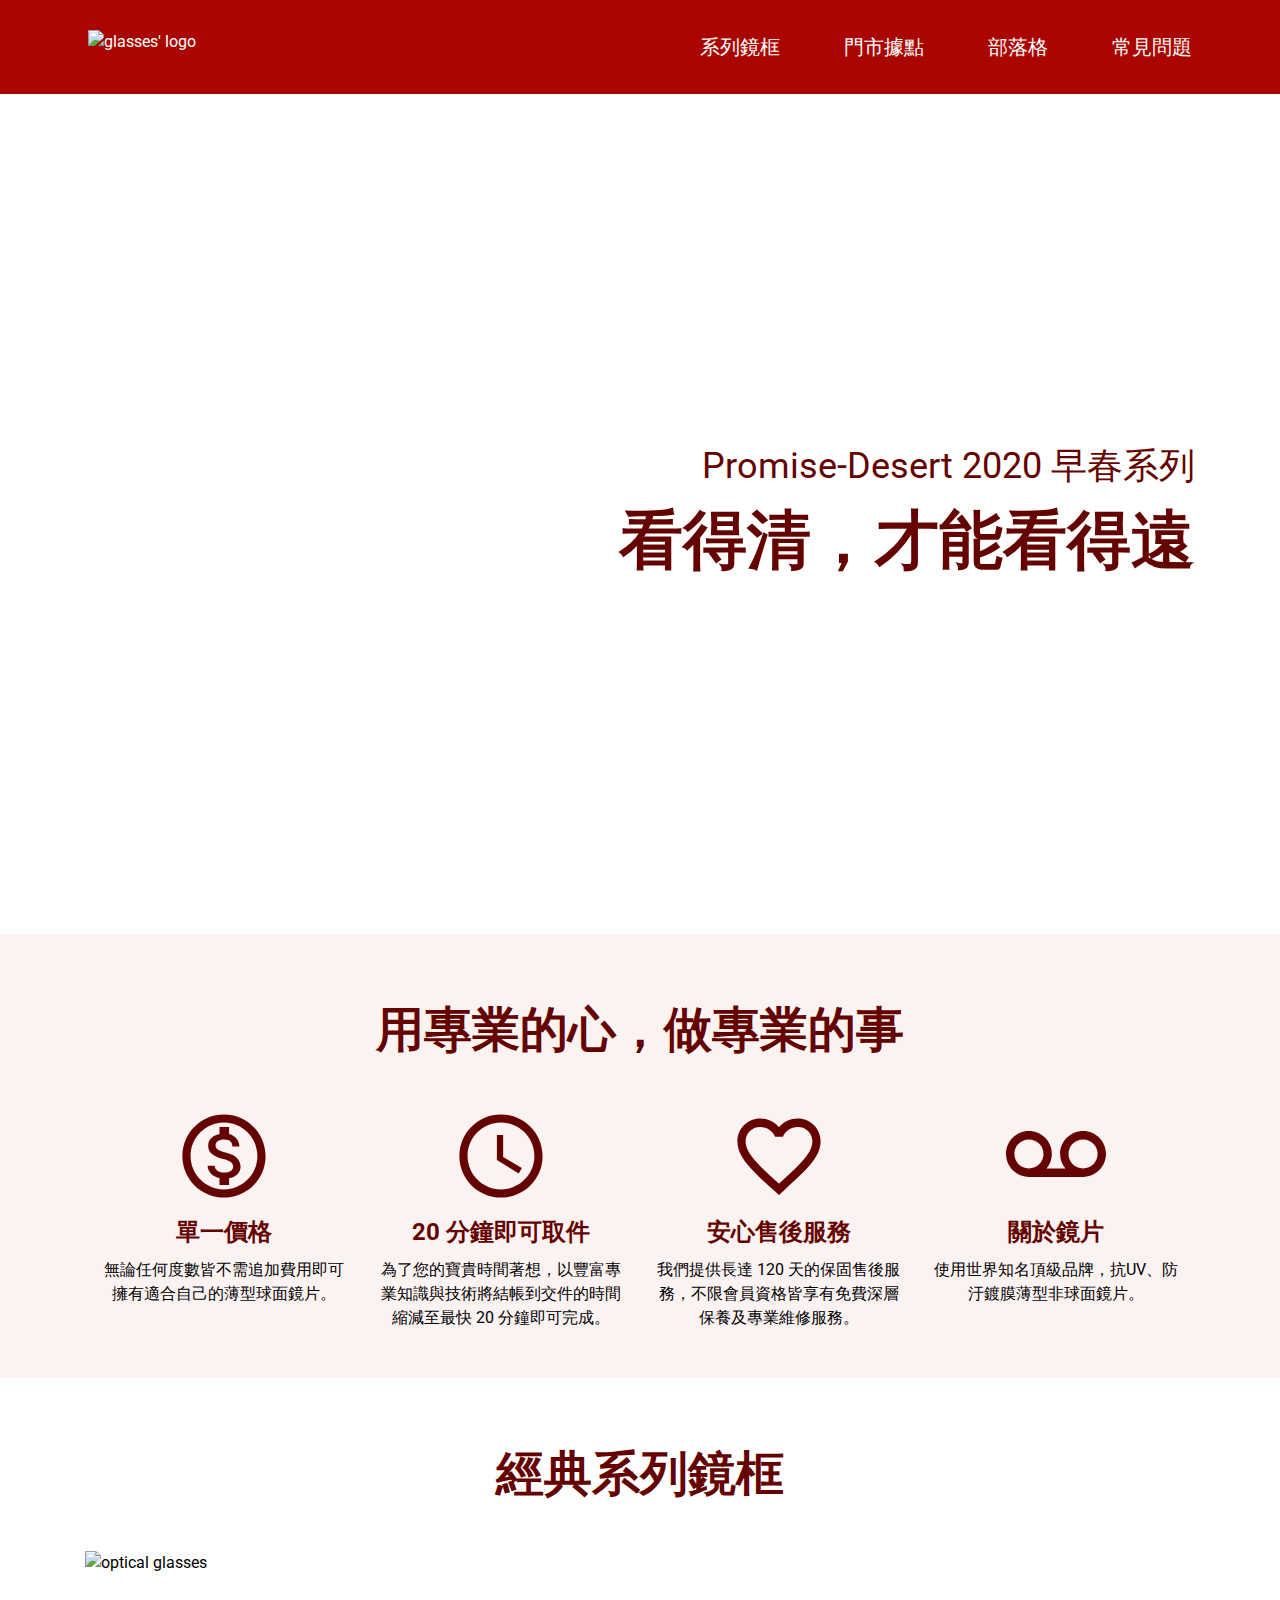
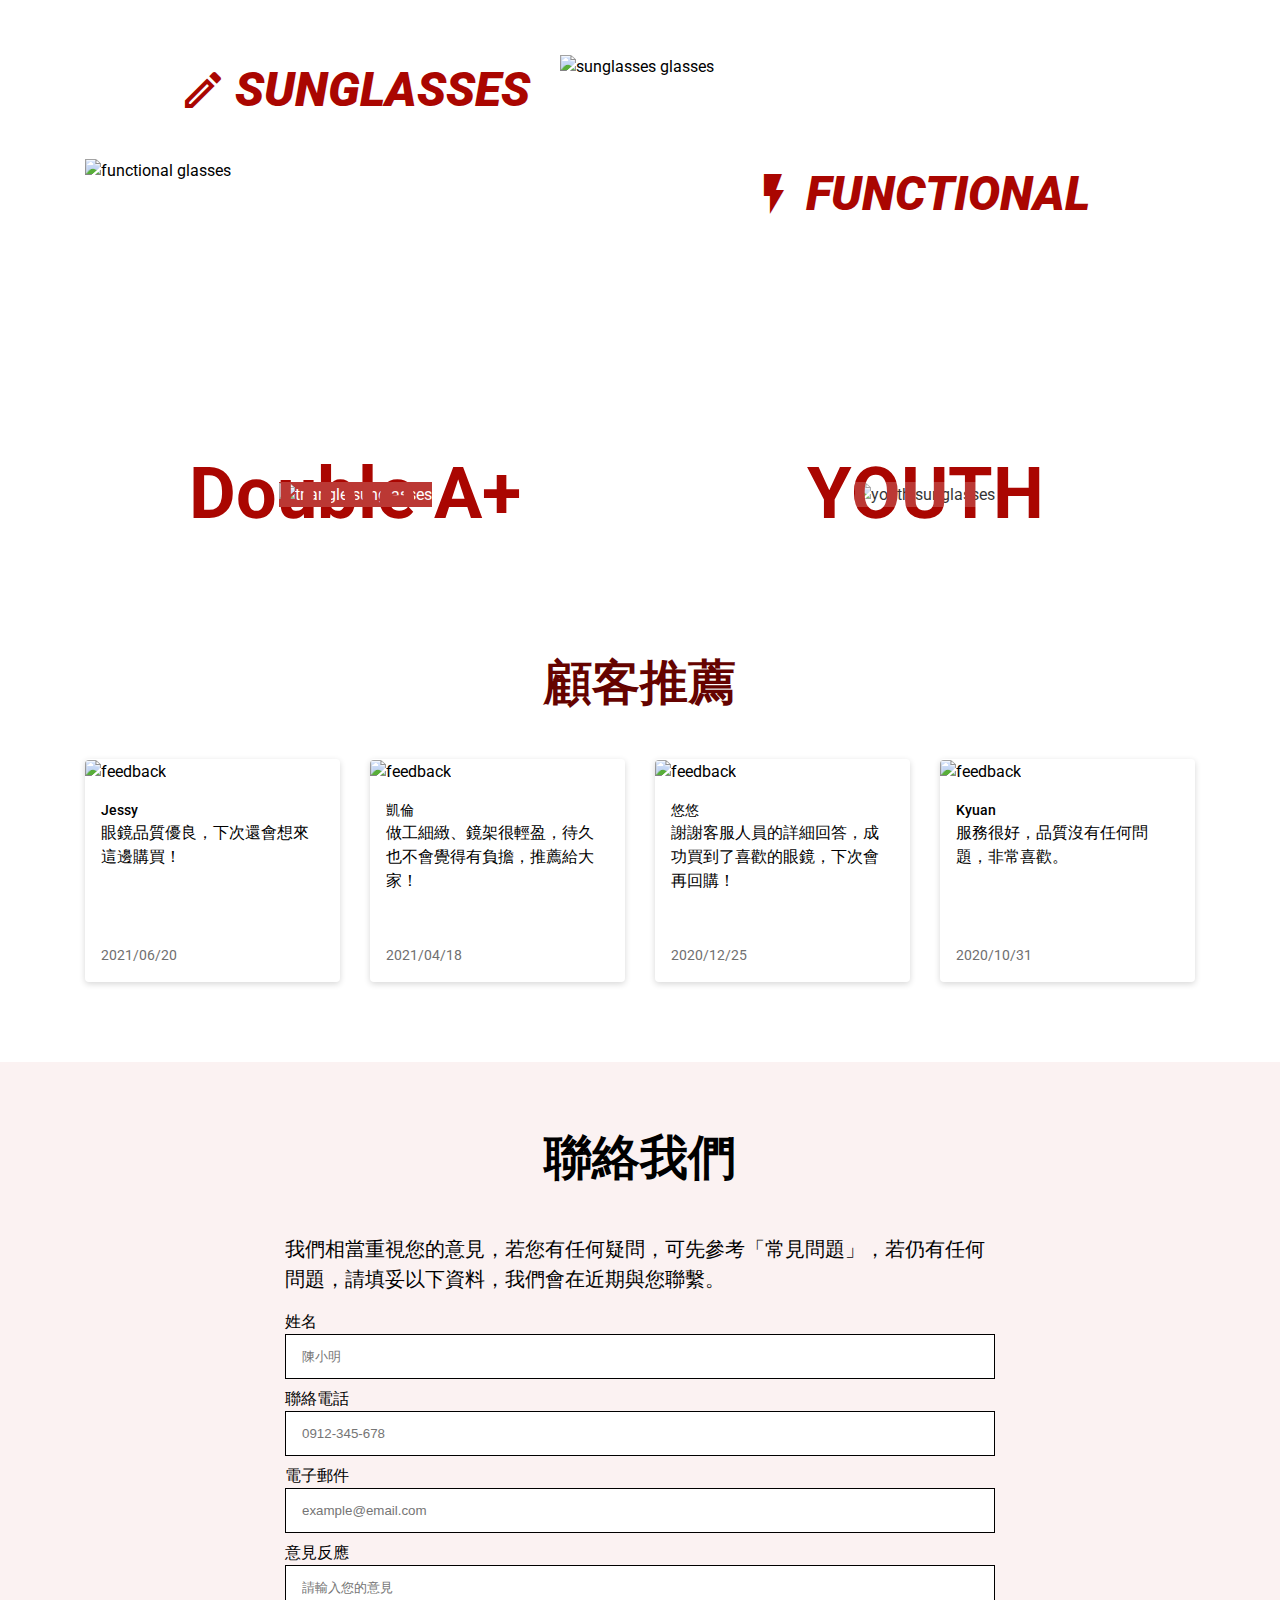
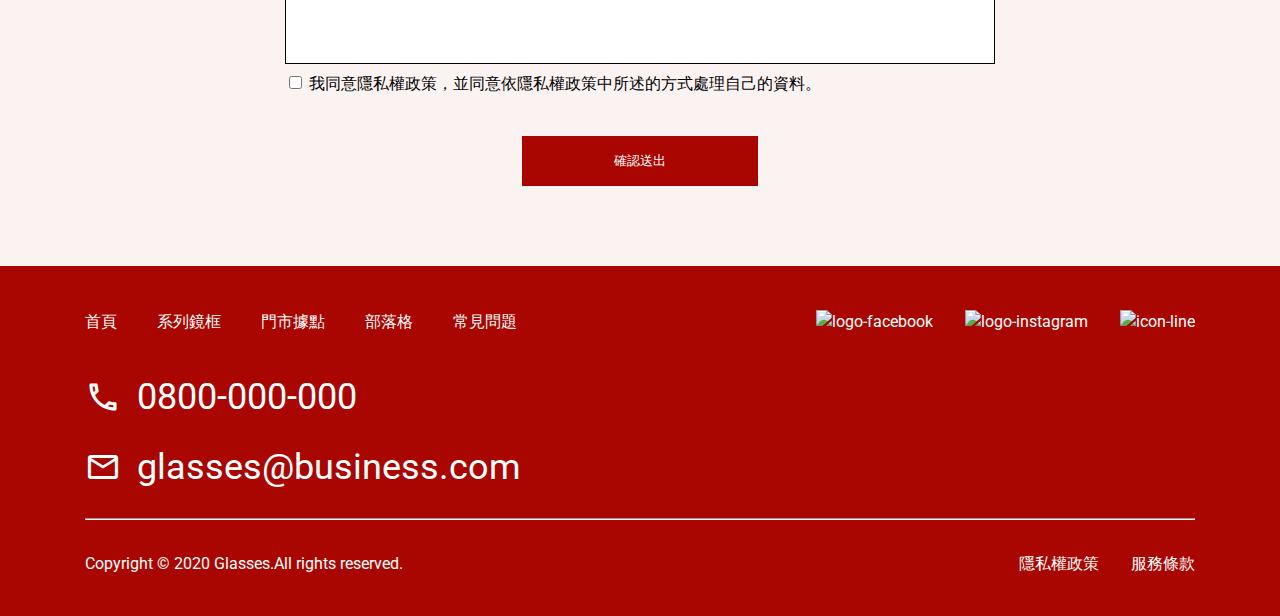
==== commit 137b9138: "Update 2021-07-30T04:11:58.728Z" ====
--- a/index.html
+++ b/index.html
@@ -1,52 +1,57 @@
 <!DOCTYPE html>
 <html lang="en">
 
-<head>
-  <meta charset="UTF-8">
-  <meta name="viewport" content="width=device-width, initial-scale=1.0">
-  <meta http-equiv="X-UA-Compatible" content="ie=edge">
-  <title>首頁</title>
-  <!-- google fonts -->
-  <link rel="preconnect" href="https://fonts.googleapis.com">
-  <link rel="preconnect" href="https://fonts.gstatic.com" crossorigin>
-  <link href="https://fonts.googleapis.com/css2?family=Noto+Sans+TC:wght@400;500;700;900&family=Roboto:ital,wght@0,400;0,500;0,700;0,900;1,400;1,500;1,700;1,900&display=swap" rel="stylesheet"> 
-  <!-- Material icons -->
-  <link href="https://fonts.googleapis.com/icon?family=Material+Icons"
-      rel="stylesheet">
-      <link href="https://fonts.googleapis.com/icon?family=Material+Icons+Outlined"
-      rel="stylesheet">
-  <!-- ALL.CSS -->
-  <link rel="stylesheet" href="./assets/style/all.css">
-</head>
-
-<body>
-
-  <header class="header bg-primary">
-    <nav class="navbar d-flex justify-content-between align-items-center flex-sm-column">
-      <h1><a class="navbar__brand-link" href="/"><img class="navbar__brand d-block" src="https://hexschool.github.io/webLayoutTraining1st/week3/logo.png"] alt="glasses' logo"></a></h1>
-      <ul class="nav d-flex text-center">
-        <li class="nav-item"><a class="nav-link" href="#">系列鏡框</a></li>
-        <li class="nav-item"><a class="nav-link" href="#">門市據點</a></li>
-        <li class="nav-item"><a class="nav-link" href="#">部落格</a></li>
-        <li class="nav-item"><a class="nav-link" href="#">常見問題</a></li>
-      </ul>
-    </nav>
-  </header>
-
-    <!-- https://hexschool.github.io/webLayoutTraining1st/week3/photo.png -->
-  <!-- 看得清，才能看得通 -->
+  <head>
+    <meta charset="UTF-8">
+<meta name="viewport" content="width=device-width, initial-scale=1.0">
+<meta http-equiv="X-UA-Compatible" content="ie=edge">
+<title>首頁</title>
+<!-- google fonts -->
+<link rel="preconnect" href="https://fonts.googleapis.com">
+<link rel="preconnect" href="https://fonts.gstatic.com" crossorigin>
+<link href="https://fonts.googleapis.com/css2?family=Noto+Sans+TC:wght@400;500;700;900&family=Roboto:ital,wght@0,400;0,500;0,700;0,900;1,400;1,500;1,700;1,900&display=swap" rel="stylesheet"> 
+<!-- Material icons -->
+<link href="https://fonts.googleapis.com/icon?family=Material+Icons"
+    rel="stylesheet">
+    <link href="https://fonts.googleapis.com/icon?family=Material+Icons+Outlined"
+    rel="stylesheet">
+<!-- ALL.CSS -->
+<link rel="stylesheet" href="./assets/style/all.css">
+<!-- favicon -->
+<link rel="icon" type="image/png" sizes="16x16" href="/assets/images/favicon.png">
+  </head>
+  <body>
+    <header>
+      <nav class="bg-primary navbar d-flex justify-content-between align-items-center flex-sm-column">
+  <h1 class="navbar-title">
+    <a class="navbar__brand-link" href="index.html">
+      <img class="mx-auto navbar__brand d-block" src="https://hexschool.github.io/webLayoutTraining1st/week3/logo.png"] alt="glasses' logo">
+    </a>
+  </h1>
+  <ul class="nav d-flex text-center">
+    <li class="nav-item"><a class="nav-link" href="productOptical.html">系列鏡框</a></li>
+    <li class="nav-item"><a class="nav-link" href="shopAddress.html">門市據點</a></li>
+    <li class="nav-item"><a class="nav-link" href="blog.html">部落格</a></li>
+    <li class="nav-item"><a class="nav-link" href="qna.html">常見問題</a></li>
+  </ul>
+</nav>
+    </header>
+    <main>
+      
+<!-- https://hexschool.github.io/webLayoutTraining1st/week3/photo.png -->
+<!-- 看得清，才能看得通 -->
 <div class="banner">
-  <div class="container h-inherit d-flex justify-content-end align-items-center">
+  <div class="container-md h-inherit d-flex justify-content-end align-items-center">
     <div class="banner__title text-end primary-dark">
       <h2 class="fs-9 fs-md-5 fs-sm-4 lh-sm-30">Promise-Desert 2020 早春系列</h2>
-      <h3 class="fs-16 fs-md-12 fs-sm-8 weight-bold">看得清，才能看得遠</h3>   
+      <h3 class="fs-16 fs-md-12 fs-sm-8 weight-bold">看得清，才能看得遠</h3>
     </div>
   </div>
 </div>
 <!-- 用專業的心，做專業的事 -->
 <section class="index-section text-center bg-primary-light">
   <h2 class="index-section__title primary-dark">用專業的心，做專業的事</h2>
-  <div class="container">
+  <div class="container-md">
     <div class="index-feature d-flex justify-content-between flex-wrap">
       <div class="index-feature-card">
         <span class="material-icons-outlined">
@@ -90,15 +95,15 @@
 <!-- 經典系列鏡框 -->
 <section class="index-section">
   <h2 class="index-section__title index-section__title-sub primary-dark">經典系列鏡框</h2>
-  <div class="container">
+  <div class="container-md">
     <!-- optical -->
-    <div class="row classic__card mb-8 mb-md-8"> 
+    <div class="row classic__card mb-8 mb-md-8">
       <div class="col-7 col-sm-4">
         <img src="https://hexschool.github.io/webLayoutTraining1st/week3/product-1.png" alt="optical glasses">
       </div>
       <div class="col-5 d-flex align-items-center">
         <h3 class="classic__card-title">
-          <a class="stretched-link icon-link icon-optical" href="#">OPTICAL</a>
+          <a class="stretched-link d-flex icon-optical" href="#">OPTICAL</a>
         </h3>
       </div>
     </div>
@@ -109,7 +114,7 @@
       </div>
       <div class="col-5  d-flex align-items-center  justify-content-end justify-content-md-start">
         <h3 class="classic__card-title">
-          <a class="stretched-link icon-link icon-sunglasses" href="#">SUNGLASSES</a>
+          <a class="stretched-link d-flex icon-sunglasses" href="#">SUNGLASSES</a>
         </h3>
       </div>
     </div>
@@ -120,18 +125,18 @@
       </div>
       <div class="col-5  d-flex align-items-center  ">
         <h3 class="classic__card-title">
-          <a class="stretched-link icon-link icon-functional" href="#">FUNCTIONAL</a>
+          <a class="stretched-link d-flex icon-functional" href="#">FUNCTIONAL</a>
         </h3>
       </div>
     </div>
-   
-  </div>
-  
+
+  </div>
+
 </section>
 <!-- 聯名系列鏡框 -->
 <section class="index-section collaboration">
   <h2 class="index-section__title index-section__title-sub white">聯名系列鏡框</h2>
-  <div class="container">
+  <div class="container-md">
     <ul class="row">
       <li class="col-6 col-sm-4 p-relative d-flex justify-content-center align-items-center mb-sm-4 ">
         <a class="bg-primary link-white-off" href="#">
@@ -150,11 +155,12 @@
 <!-- 顧客推薦 -->
 <section class="index-section">
   <h2 class="index-section__title primary-dark">顧客推薦</h2>
-  <div class="container">
+  <div class="container-md">
     <ul class="row">
       <li class="col-3 col-md-6 col-sm-4 mb-md-8 mb-sm-2">
         <div class="feedback-card">
-          <img class="feedback-card__image" src="https://hexschool.github.io/webLayoutTraining1st/week3/rec-1.png" alt="feedback">
+          <img class="feedback-card__image" src="https://hexschool.github.io/webLayoutTraining1st/week3/rec-1.png"
+            alt="feedback">
           <ul class="feedback-card__info">
             <li class="feedback-card__info-name">
               Jessy
@@ -170,7 +176,8 @@
       </li>
       <li class="col-3 col-md-6 col-sm-4  mb-md-8 mb-sm-2">
         <div class="feedback-card">
-          <img class="feedback-card__image" src="https://hexschool.github.io/webLayoutTraining1st/week3/rec-2.png" alt="feedback">
+          <img class="feedback-card__image" src="https://hexschool.github.io/webLayoutTraining1st/week3/rec-2.png"
+            alt="feedback">
           <ul class="feedback-card__info">
             <li class="feedback-card__info-name">
               凱倫
@@ -186,7 +193,8 @@
       </li>
       <li class="col-3 col-md-6 col-sm-4 mb-sm-2">
         <div class="feedback-card">
-          <img class="feedback-card__image" src="https://hexschool.github.io/webLayoutTraining1st/week3/rec-3.png" alt="feedback">
+          <img class="feedback-card__image" src="https://hexschool.github.io/webLayoutTraining1st/week3/rec-3.png"
+            alt="feedback">
           <ul class="feedback-card__info">
             <li class="feedback-card__info-name">
               悠悠
@@ -201,8 +209,9 @@
         </div>
       </li>
       <li class="col-3 col-md-6 col-sm-4">
-                <div class="feedback-card">
-          <img class="feedback-card__image" src="https://hexschool.github.io/webLayoutTraining1st/week3/rec-4.png" alt="feedback">
+        <div class="feedback-card">
+          <img class="feedback-card__image" src="https://hexschool.github.io/webLayoutTraining1st/week3/rec-4.png"
+            alt="feedback">
           <ul class="feedback-card__info">
             <li class="feedback-card__info-name">
               Kyuan
@@ -223,10 +232,10 @@
 <!-- 聯絡我們 -->
 <section class="index-section bg-primary-light">
   <h2 class="index-section__title">聯絡我們</h2>
-  <div class="container">
+  <div class="container-md">
     <div class="col-8 col-sm-4 mx-auto">
       <p class="fs-5 fs-md-4 mb-4 mb-md-4">
-      我們相當重視您的意見，若您有任何疑問，可先參考「常見問題」，若仍有任何問題，請填妥以下資料，我們會在近期與您聯繫。
+        我們相當重視您的意見，若您有任何疑問，可先參考「常見問題」，若仍有任何問題，請填妥以下資料，我們會在近期與您聯繫。
       </p>
       <form class="contact-us" action="">
         <label class="contact-us__label" for="name">
@@ -245,89 +254,91 @@
           <input class="contact-us__checkbox" type="checkbox" id="agreement">
           我同意隱私權政策，並同意依隱私權政策中所述的方式處理自己的資料。
         </label>
-        <button class="contact-us__button bg-primary btn col-4 col-sm-2 mx-auto" type="submit">
+        <button class="contact-us__button bg-primary btn-primary col-4 col-sm-2 mx-auto" type="submit">
           確認送出
         </button>
       </form>
     </div>
   </div>
 </section>
-  <!-- https://hexschool.github.io/webLayoutTraining1st/week3/photo.png -->
-
-  <footer class="footer bg-primary">
-    <div class="container">
-      <!-- 選單＋社群連結 -->
-      <div class="footer__navbar d-flex justify-content-between align-items-center mb-8 d-nav-none">
-        <!-- 選單 -->
-        <ul class="footer__nav d-flex justify-content-between">
-          <li class="footer__nav-item">
-            <a class="footer__nav-link" href="/">首頁</a> 
-          </li>
-          <li class="footer__nav-item">
-            <a class="footer__nav-link" href="#">系列鏡框</a> 
-          </li>
-          <li class="footer__nav-item">
-            <a class="footer__nav-link" href="#">門市據點</a> 
-          </li>
-          <li class="footer__nav-item">
-            <a class="footer__nav-link" href="#">部落格</a> 
-          </li>
-          <li >
-            <a class="footer__nav-link" href="#">常見問題</a> 
-          </li>
-        </ul>
-        <!-- 社群連結 -->
-        <ul class="footer__contacts d-flex  justify-content-end">
-          <li class="footer__contacts-item"><a href="#">
-            <img src="https://hexschool.github.io/webLayoutTraining1st/week3/icon-fb.svg"] alt="logo-facebook">
-          </a></li>
-          <li class="footer__contacts-item"><a href="#">
-            <img src="https://hexschool.github.io/webLayoutTraining1st/week3/icon-ig.svg"] alt="logo-instagram"> 
-          </a></li>
-          <li class="footer__contacts-item"><a href="#">
-            <img src="https://hexschool.github.io/webLayoutTraining1st/week3/icon-line.svg"] alt="icon-line">
-          </a></li>
-        </ul>
-      </div>
+<!-- https://hexschool.github.io/webLayoutTraining1st/week3/photo.png -->
+    </main>
+    <footer class="footer bg-primary">
+  <div class="container">
+    <!-- 選單＋社群連結 -->
+    <div class="footer__navbar d-flex justify-content-between align-items-center mb-8 d-nav-none">
+      <!-- 選單 -->
+      <ul class="footer__nav d-flex justify-content-between">
+        <li class="footer__nav-item">
+          <a class="footer__nav-link" href="/">首頁</a>
+        </li>
+        <li class="footer__nav-item">
+          <a class="footer__nav-link" href="productOptical.html">系列鏡框</a>
+        </li>
+        <li class="footer__nav-item">
+          <a class="footer__nav-link" href="shopAddress.html">門市據點</a>
+        </li>
+        <li class="footer__nav-item">
+          <a class="footer__nav-link" href="blog.html">部落格</a>
+        </li>
+        <li>
+          <a class="footer__nav-link" href="qna.html">常見問題</a>
+        </li>
+      </ul>
+      <!-- 社群連結 -->
+      <ul class="footer__contacts d-flex  justify-content-end">
+        <li class="footer__contacts-item"><a href="#">
+            <img src="https://hexschool.github.io/webLayoutTraining1st/week3/icon-fb.svg" ] alt="logo-facebook">
+          </a></li>
+        <li class="footer__contacts-item"><a href="#">
+            <img src="https://hexschool.github.io/webLayoutTraining1st/week3/icon-ig.svg" ] alt="logo-instagram">
+          </a></li>
+        <li class="footer__contacts-item"><a href="#">
+            <img src="https://hexschool.github.io/webLayoutTraining1st/week3/icon-line.svg" ] alt="icon-line">
+          </a></li>
+      </ul>
+    </div>
     <div class="d-flex justify-content-between mb-6 mb-md-5 mb-sm-6">
       <!-- 電話、信箱 -->
       <ul class="lh-sm-30">
         <li class="mb-4 mb-md-3 mb-sm-2">
-          <a class="icon-tel icon-link fs-9 fs-md-5 fs-sm-4" href="tel:+0800000000">0800-000-000</a>
+          <a class="icon-tel d-flex fs-9 fs-md-5 fs-sm-4" href="tel:+0800000000">0800-000-000</a>
         </li>
         <li>
-          <a class="icon-mail  icon-link fs-9 fs-md-5 fs-sm-4" href="mailto:glasses@business.com">glasses@business.com</a>
+          <a class="icon-mail  d-flex fs-9 fs-md-5 fs-sm-4" href="mailto:glasses@business.com">glasses@business.com</a>
         </li>
       </ul>
       <!-- 社群連結 -->
       <ul class="footer__contacts  justify-content-end d-none d-nav-flex">
         <li class="footer__contacts-item"><a href="#">
-          <img src="https://hexschool.github.io/webLayoutTraining1st/week3/icon-fb.svg"] alt="logo-facebook">
-        </a></li>
-        <li class="footer__contacts-item"><a href="#">
-          <img src="https://hexschool.github.io/webLayoutTraining1st/week3/icon-ig.svg"] alt="logo-instagram"> 
-        </a></li>
-        <li class="footer__contacts-item"><a href="#">
-          <img src="https://hexschool.github.io/webLayoutTraining1st/week3/icon-line.svg"] alt="icon-line">
-        </a></li>
-      </ul>
-    </div>
-      <hr class="mb-8 mb-md-6 mb-sm-4">
-      <div class="d-flex justify-content-between fs-sm-small flex-sm-column">
-        <small class="mb-sm-2">Copyright © 2020 Glasses.All rights reserved.</small>
-        <ul class="footer__policy d-flex justify-content-end d-sm-block">
-          <li class="footer__policy-item mb-sm-2">
-            <a href="#">隱私權政策</a>
-          </li>
-          <li class="footer__policy-item">
-            <a href="#">服務條款</a>
-          </li>
-        </ul>
-      </div>
-    </div>
-  </footer>
-  <script src="./assets/js/vendors.js"></script>
-  <script src="./assets/js/all.js"></script>
-</body>
-
-</html>
+            <img class="footer__contacts-image" src="https://hexschool.github.io/webLayoutTraining1st/week3/icon-fb.svg"
+              ] alt="logo-facebook">
+          </a></li>
+        <li class="footer__contacts-item"><a href="#">
+            <img class="footer__contacts-image" src="https://hexschool.github.io/webLayoutTraining1st/week3/icon-ig.svg"
+              ] alt="logo-instagram">
+          </a></li>
+        <li class="footer__contacts-item"><a href="#">
+            <img class="footer__contacts-image"
+              src="https://hexschool.github.io/webLayoutTraining1st/week3/icon-line.svg" ] alt="icon-line">
+          </a></li>
+      </ul>
+    </div>
+    <hr class="mb-8 mb-md-6 mb-sm-4">
+    <div class="d-flex justify-content-between fs-sm-small flex-sm-column">
+      <small class="mb-sm-2">Copyright © 2020 Glasses.All rights reserved.</small>
+      <ul class="footer__policy d-flex justify-content-end d-sm-block">
+        <li class="footer__policy-item mb-sm-2">
+          <a href="#">隱私權政策</a>
+        </li>
+        <li class="footer__policy-item">
+          <a href="#">服務條款</a>
+        </li>
+      </ul>
+    </div>
+  </div>
+</footer>
+    <script src="./assets/js/vendors.js"></script>
+    <script src="./assets/js/all.js"></script>
+  </body>
+</html>--- a/assets/style/all.css
+++ b/assets/style/all.css
@@ -1,813 +1,3 @@
-.col-1 {
-  width: 8.33333%;
-  -webkit-box-flex: 0;
-      -ms-flex: 0 0 auto;
-          flex: 0 0 auto;
-  padding-left: 15px;
-  padding-right: 15px; }
-  @media (max-width: 768px) {
-    .col-1 {
-      padding-left: 15px;
-      padding-right: 15px; } }
-  @media (max-width: 576px) {
-    .col-1 {
-      padding-left: 7.5px;
-      padding-right: 7.5px; } }
-
-.col-2 {
-  width: 16.66667%;
-  -webkit-box-flex: 0;
-      -ms-flex: 0 0 auto;
-          flex: 0 0 auto;
-  padding-left: 15px;
-  padding-right: 15px; }
-  @media (max-width: 768px) {
-    .col-2 {
-      padding-left: 15px;
-      padding-right: 15px; } }
-  @media (max-width: 576px) {
-    .col-2 {
-      padding-left: 7.5px;
-      padding-right: 7.5px; } }
-
-.col-3 {
-  width: 25%;
-  -webkit-box-flex: 0;
-      -ms-flex: 0 0 auto;
-          flex: 0 0 auto;
-  padding-left: 15px;
-  padding-right: 15px; }
-  @media (max-width: 768px) {
-    .col-3 {
-      padding-left: 15px;
-      padding-right: 15px; } }
-  @media (max-width: 576px) {
-    .col-3 {
-      padding-left: 7.5px;
-      padding-right: 7.5px; } }
-
-.col-4 {
-  width: 33.33333%;
-  -webkit-box-flex: 0;
-      -ms-flex: 0 0 auto;
-          flex: 0 0 auto;
-  padding-left: 15px;
-  padding-right: 15px; }
-  @media (max-width: 768px) {
-    .col-4 {
-      padding-left: 15px;
-      padding-right: 15px; } }
-  @media (max-width: 576px) {
-    .col-4 {
-      padding-left: 7.5px;
-      padding-right: 7.5px; } }
-
-.col-5 {
-  width: 41.66667%;
-  -webkit-box-flex: 0;
-      -ms-flex: 0 0 auto;
-          flex: 0 0 auto;
-  padding-left: 15px;
-  padding-right: 15px; }
-  @media (max-width: 768px) {
-    .col-5 {
-      padding-left: 15px;
-      padding-right: 15px; } }
-  @media (max-width: 576px) {
-    .col-5 {
-      padding-left: 7.5px;
-      padding-right: 7.5px; } }
-
-.col-6 {
-  width: 50%;
-  -webkit-box-flex: 0;
-      -ms-flex: 0 0 auto;
-          flex: 0 0 auto;
-  padding-left: 15px;
-  padding-right: 15px; }
-  @media (max-width: 768px) {
-    .col-6 {
-      padding-left: 15px;
-      padding-right: 15px; } }
-  @media (max-width: 576px) {
-    .col-6 {
-      padding-left: 7.5px;
-      padding-right: 7.5px; } }
-
-.col-7 {
-  width: 58.33333%;
-  -webkit-box-flex: 0;
-      -ms-flex: 0 0 auto;
-          flex: 0 0 auto;
-  padding-left: 15px;
-  padding-right: 15px; }
-  @media (max-width: 768px) {
-    .col-7 {
-      padding-left: 15px;
-      padding-right: 15px; } }
-  @media (max-width: 576px) {
-    .col-7 {
-      padding-left: 7.5px;
-      padding-right: 7.5px; } }
-
-.col-8 {
-  width: 66.66667%;
-  -webkit-box-flex: 0;
-      -ms-flex: 0 0 auto;
-          flex: 0 0 auto;
-  padding-left: 15px;
-  padding-right: 15px; }
-  @media (max-width: 768px) {
-    .col-8 {
-      padding-left: 15px;
-      padding-right: 15px; } }
-  @media (max-width: 576px) {
-    .col-8 {
-      padding-left: 7.5px;
-      padding-right: 7.5px; } }
-
-.col-9 {
-  width: 75%;
-  -webkit-box-flex: 0;
-      -ms-flex: 0 0 auto;
-          flex: 0 0 auto;
-  padding-left: 15px;
-  padding-right: 15px; }
-  @media (max-width: 768px) {
-    .col-9 {
-      padding-left: 15px;
-      padding-right: 15px; } }
-  @media (max-width: 576px) {
-    .col-9 {
-      padding-left: 7.5px;
-      padding-right: 7.5px; } }
-
-.col-10 {
-  width: 83.33333%;
-  -webkit-box-flex: 0;
-      -ms-flex: 0 0 auto;
-          flex: 0 0 auto;
-  padding-left: 15px;
-  padding-right: 15px; }
-  @media (max-width: 768px) {
-    .col-10 {
-      padding-left: 15px;
-      padding-right: 15px; } }
-  @media (max-width: 576px) {
-    .col-10 {
-      padding-left: 7.5px;
-      padding-right: 7.5px; } }
-
-.col-11 {
-  width: 91.66667%;
-  -webkit-box-flex: 0;
-      -ms-flex: 0 0 auto;
-          flex: 0 0 auto;
-  padding-left: 15px;
-  padding-right: 15px; }
-  @media (max-width: 768px) {
-    .col-11 {
-      padding-left: 15px;
-      padding-right: 15px; } }
-  @media (max-width: 576px) {
-    .col-11 {
-      padding-left: 7.5px;
-      padding-right: 7.5px; } }
-
-.col-12 {
-  width: 100%;
-  -webkit-box-flex: 0;
-      -ms-flex: 0 0 auto;
-          flex: 0 0 auto;
-  padding-left: 15px;
-  padding-right: 15px; }
-  @media (max-width: 768px) {
-    .col-12 {
-      padding-left: 15px;
-      padding-right: 15px; } }
-  @media (max-width: 576px) {
-    .col-12 {
-      padding-left: 7.5px;
-      padding-right: 7.5px; } }
-
-.fs-4 {
-  font-size: 1rem; }
-
-.fs-5 {
-  font-size: 1.25rem; }
-
-.fs-6 {
-  font-size: 1.5rem; }
-
-.fs-7 {
-  font-size: 1.75rem; }
-
-.fs-8 {
-  font-size: 2rem; }
-
-.fs-9 {
-  font-size: 2.25rem; }
-
-.fs-12 {
-  font-size: 3rem; }
-
-.fs-16 {
-  font-size: 4rem; }
-
-.fs-18 {
-  font-size: 4.5rem; }
-
-.mb-0 {
-  margin-bottom: 0; }
-
-.mb-1 {
-  margin-bottom: 4px; }
-
-.mb-2 {
-  margin-bottom: 8px; }
-
-.mb-3 {
-  margin-bottom: 12px; }
-
-.mb-4 {
-  margin-bottom: 16px; }
-
-.mb-5 {
-  margin-bottom: 20px; }
-
-.mb-6 {
-  margin-bottom: 24px; }
-
-.mb-7 {
-  margin-bottom: 28px; }
-
-.mb-8 {
-  margin-bottom: 32px; }
-
-.mb-9 {
-  margin-bottom: 36px; }
-
-.mb-10 {
-  margin-bottom: 40px; }
-
-.mb-11 {
-  margin-bottom: 44px; }
-
-.mb-12 {
-  margin-bottom: 48px; }
-
-.mb-13 {
-  margin-bottom: 52px; }
-
-.mb-14 {
-  margin-bottom: 56px; }
-
-.mb-15 {
-  margin-bottom: 60px; }
-
-.mb-small {
-  margin-bottom: 15px; }
-
-.d-none {
-  display: none; }
-
-.d-block {
-  display: block; }
-
-.d-flex {
-  display: -webkit-box;
-  display: -ms-flexbox;
-  display: flex; }
-
-.d-inline-block {
-  display: inline-block; }
-
-.d-inline {
-  display: inline; }
-
-.weight-normal {
-  font-weight: 400; }
-
-.weight-medium {
-  font-weight: 500; }
-
-.weight-bold {
-  font-weight: 700; }
-
-.weight-black {
-  font-weight: 900; }
-
-.primary {
-  color: #AA0601; }
-
-.secondary {
-  color: #111619; }
-
-.primary-light {
-  color: #FBF2F2; }
-
-.primary-dark {
-  color: #650300; }
-
-.white {
-  color: #fff; }
-
-.bg-primary {
-  background-color: #AA0601; }
-
-.bg-secondary {
-  background-color: #111619; }
-
-.bg-primary-light {
-  background-color: #FBF2F2; }
-
-.bg-primary-dark {
-  background-color: #650300; }
-
-.bg-white {
-  background-color: #fff; }
-
-@media (max-width: 768px) {
-  .fs-md-4 {
-    font-size: 1rem; }
-  .fs-md-5 {
-    font-size: 1.25rem; }
-  .fs-md-6 {
-    font-size: 1.5rem; }
-  .fs-md-7 {
-    font-size: 1.75rem; }
-  .fs-md-8 {
-    font-size: 2rem; }
-  .fs-md-9 {
-    font-size: 2.25rem; }
-  .fs-md-12 {
-    font-size: 3rem; }
-  .fs-md-16 {
-    font-size: 4rem; }
-  .fs-md-18 {
-    font-size: 4.5rem; }
-  .mb-md-0 {
-    margin-bottom: 0; }
-  .mb-md-1 {
-    margin-bottom: 4px; }
-  .mb-md-2 {
-    margin-bottom: 8px; }
-  .mb-md-3 {
-    margin-bottom: 12px; }
-  .mb-md-4 {
-    margin-bottom: 16px; }
-  .mb-md-5 {
-    margin-bottom: 20px; }
-  .mb-md-6 {
-    margin-bottom: 24px; }
-  .mb-md-7 {
-    margin-bottom: 28px; }
-  .mb-md-8 {
-    margin-bottom: 32px; }
-  .mb-md-9 {
-    margin-bottom: 36px; }
-  .mb-md-10 {
-    margin-bottom: 40px; }
-  .mb-md-11 {
-    margin-bottom: 44px; }
-  .mb-md-12 {
-    margin-bottom: 48px; }
-  .mb-md-13 {
-    margin-bottom: 52px; }
-  .mb-md-14 {
-    margin-bottom: 56px; }
-  .mb-md-15 {
-    margin-bottom: 60px; }
-  .mb-md-small {
-    margin-bottom: 15px; }
-  .d-md-none {
-    display: none; }
-  .d-md-block {
-    display: block; }
-  .d-md-flex {
-    display: -webkit-box;
-    display: -ms-flexbox;
-    display: flex; }
-  .d-md-inline-block {
-    display: inline-block; }
-  .d-md-inline {
-    display: inline; }
-  .weight-md-normal {
-    font-weight: 400; }
-  .weight-md-medium {
-    font-weight: 500; }
-  .weight-md-bold {
-    font-weight: 700; }
-  .weight-md-black {
-    font-weight: 900; } }
-
-@media (max-width: 576px) {
-  .fs-sm-4 {
-    font-size: 1rem; }
-  .fs-sm-5 {
-    font-size: 1.25rem; }
-  .fs-sm-6 {
-    font-size: 1.5rem; }
-  .fs-sm-7 {
-    font-size: 1.75rem; }
-  .fs-sm-8 {
-    font-size: 2rem; }
-  .fs-sm-9 {
-    font-size: 2.25rem; }
-  .fs-sm-12 {
-    font-size: 3rem; }
-  .fs-sm-16 {
-    font-size: 4rem; }
-  .fs-sm-18 {
-    font-size: 4.5rem; }
-  .mb-sm-0 {
-    margin-bottom: 0; }
-  .mb-sm-1 {
-    margin-bottom: 4px; }
-  .mb-sm-2 {
-    margin-bottom: 8px; }
-  .mb-sm-3 {
-    margin-bottom: 12px; }
-  .mb-sm-4 {
-    margin-bottom: 16px; }
-  .mb-sm-5 {
-    margin-bottom: 20px; }
-  .mb-sm-6 {
-    margin-bottom: 24px; }
-  .mb-sm-7 {
-    margin-bottom: 28px; }
-  .mb-sm-8 {
-    margin-bottom: 32px; }
-  .mb-sm-9 {
-    margin-bottom: 36px; }
-  .mb-sm-10 {
-    margin-bottom: 40px; }
-  .mb-sm-11 {
-    margin-bottom: 44px; }
-  .mb-sm-12 {
-    margin-bottom: 48px; }
-  .mb-sm-13 {
-    margin-bottom: 52px; }
-  .mb-sm-14 {
-    margin-bottom: 56px; }
-  .mb-sm-15 {
-    margin-bottom: 60px; }
-  .mb-sm-small {
-    margin-bottom: 15px; }
-  .d-sm-none {
-    display: none; }
-  .d-sm-block {
-    display: block; }
-  .d-sm-flex {
-    display: -webkit-box;
-    display: -ms-flexbox;
-    display: flex; }
-  .d-sm-inline-block {
-    display: inline-block; }
-  .d-sm-inline {
-    display: inline; }
-  .weight-sm-normal {
-    font-weight: 400; }
-  .weight-sm-medium {
-    font-weight: 500; }
-  .weight-sm-bold {
-    font-weight: 700; }
-  .weight-sm-black {
-    font-weight: 900; } }
-
-.col-1 {
-  width: 8.33333%;
-  -webkit-box-flex: 0;
-      -ms-flex: 0 0 auto;
-          flex: 0 0 auto;
-  padding-left: 15px;
-  padding-right: 15px; }
-  @media (max-width: 768px) {
-    .col-1 {
-      padding-left: 15px;
-      padding-right: 15px; } }
-  @media (max-width: 576px) {
-    .col-1 {
-      padding-left: 7.5px;
-      padding-right: 7.5px; } }
-
-.col-2 {
-  width: 16.66667%;
-  -webkit-box-flex: 0;
-      -ms-flex: 0 0 auto;
-          flex: 0 0 auto;
-  padding-left: 15px;
-  padding-right: 15px; }
-  @media (max-width: 768px) {
-    .col-2 {
-      padding-left: 15px;
-      padding-right: 15px; } }
-  @media (max-width: 576px) {
-    .col-2 {
-      padding-left: 7.5px;
-      padding-right: 7.5px; } }
-
-.col-3 {
-  width: 25%;
-  -webkit-box-flex: 0;
-      -ms-flex: 0 0 auto;
-          flex: 0 0 auto;
-  padding-left: 15px;
-  padding-right: 15px; }
-  @media (max-width: 768px) {
-    .col-3 {
-      padding-left: 15px;
-      padding-right: 15px; } }
-  @media (max-width: 576px) {
-    .col-3 {
-      padding-left: 7.5px;
-      padding-right: 7.5px; } }
-
-.col-4 {
-  width: 33.33333%;
-  -webkit-box-flex: 0;
-      -ms-flex: 0 0 auto;
-          flex: 0 0 auto;
-  padding-left: 15px;
-  padding-right: 15px; }
-  @media (max-width: 768px) {
-    .col-4 {
-      padding-left: 15px;
-      padding-right: 15px; } }
-  @media (max-width: 576px) {
-    .col-4 {
-      padding-left: 7.5px;
-      padding-right: 7.5px; } }
-
-.col-5 {
-  width: 41.66667%;
-  -webkit-box-flex: 0;
-      -ms-flex: 0 0 auto;
-          flex: 0 0 auto;
-  padding-left: 15px;
-  padding-right: 15px; }
-  @media (max-width: 768px) {
-    .col-5 {
-      padding-left: 15px;
-      padding-right: 15px; } }
-  @media (max-width: 576px) {
-    .col-5 {
-      padding-left: 7.5px;
-      padding-right: 7.5px; } }
-
-.col-6 {
-  width: 50%;
-  -webkit-box-flex: 0;
-      -ms-flex: 0 0 auto;
-          flex: 0 0 auto;
-  padding-left: 15px;
-  padding-right: 15px; }
-  @media (max-width: 768px) {
-    .col-6 {
-      padding-left: 15px;
-      padding-right: 15px; } }
-  @media (max-width: 576px) {
-    .col-6 {
-      padding-left: 7.5px;
-      padding-right: 7.5px; } }
-
-.col-7 {
-  width: 58.33333%;
-  -webkit-box-flex: 0;
-      -ms-flex: 0 0 auto;
-          flex: 0 0 auto;
-  padding-left: 15px;
-  padding-right: 15px; }
-  @media (max-width: 768px) {
-    .col-7 {
-      padding-left: 15px;
-      padding-right: 15px; } }
-  @media (max-width: 576px) {
-    .col-7 {
-      padding-left: 7.5px;
-      padding-right: 7.5px; } }
-
-.col-8 {
-  width: 66.66667%;
-  -webkit-box-flex: 0;
-      -ms-flex: 0 0 auto;
-          flex: 0 0 auto;
-  padding-left: 15px;
-  padding-right: 15px; }
-  @media (max-width: 768px) {
-    .col-8 {
-      padding-left: 15px;
-      padding-right: 15px; } }
-  @media (max-width: 576px) {
-    .col-8 {
-      padding-left: 7.5px;
-      padding-right: 7.5px; } }
-
-.col-9 {
-  width: 75%;
-  -webkit-box-flex: 0;
-      -ms-flex: 0 0 auto;
-          flex: 0 0 auto;
-  padding-left: 15px;
-  padding-right: 15px; }
-  @media (max-width: 768px) {
-    .col-9 {
-      padding-left: 15px;
-      padding-right: 15px; } }
-  @media (max-width: 576px) {
-    .col-9 {
-      padding-left: 7.5px;
-      padding-right: 7.5px; } }
-
-.col-10 {
-  width: 83.33333%;
-  -webkit-box-flex: 0;
-      -ms-flex: 0 0 auto;
-          flex: 0 0 auto;
-  padding-left: 15px;
-  padding-right: 15px; }
-  @media (max-width: 768px) {
-    .col-10 {
-      padding-left: 15px;
-      padding-right: 15px; } }
-  @media (max-width: 576px) {
-    .col-10 {
-      padding-left: 7.5px;
-      padding-right: 7.5px; } }
-
-.col-11 {
-  width: 91.66667%;
-  -webkit-box-flex: 0;
-      -ms-flex: 0 0 auto;
-          flex: 0 0 auto;
-  padding-left: 15px;
-  padding-right: 15px; }
-  @media (max-width: 768px) {
-    .col-11 {
-      padding-left: 15px;
-      padding-right: 15px; } }
-  @media (max-width: 576px) {
-    .col-11 {
-      padding-left: 7.5px;
-      padding-right: 7.5px; } }
-
-.col-12 {
-  width: 100%;
-  -webkit-box-flex: 0;
-      -ms-flex: 0 0 auto;
-          flex: 0 0 auto;
-  padding-left: 15px;
-  padding-right: 15px; }
-  @media (max-width: 768px) {
-    .col-12 {
-      padding-left: 15px;
-      padding-right: 15px; } }
-  @media (max-width: 576px) {
-    .col-12 {
-      padding-left: 7.5px;
-      padding-right: 7.5px; } }
-
-@media (max-width: 768px) {
-  .col-md-1 {
-    width: 8.33333%; }
-  .col-md-2 {
-    width: 16.66667%; }
-  .col-md-3 {
-    width: 25%; }
-  .col-md-4 {
-    width: 33.33333%; }
-  .col-md-5 {
-    width: 41.66667%; }
-  .col-md-6 {
-    width: 50%; }
-  .col-md-7 {
-    width: 58.33333%; }
-  .col-md-8 {
-    width: 66.66667%; }
-  .col-md-9 {
-    width: 75%; }
-  .col-md-10 {
-    width: 83.33333%; }
-  .col-md-11 {
-    width: 91.66667%; }
-  .col-md-12 {
-    width: 100%; } }
-
-@media (max-width: 576px) {
-  .col-sm-1 {
-    width: 25%; }
-  .col-sm-2 {
-    width: 50%; }
-  .col-sm-3 {
-    width: 75%; }
-  .col-sm-4 {
-    width: 100%; } }
-
-.container {
-  margin: 0 auto;
-  max-width: 1140px;
-  padding-left: 15px;
-  padding-right: 15px; }
-  @media (max-width: 768px) {
-    .container {
-      max-width: 720px;
-      padding-left: 15px;
-      padding-right: 15px; } }
-  @media (max-width: 576px) {
-    .container {
-      max-width: 360px;
-      padding-left: 7.5px;
-      padding-right: 7.5px; } }
-
-.row {
-  display: -webkit-box;
-  display: -ms-flexbox;
-  display: flex;
-  -ms-flex-wrap: wrap;
-      flex-wrap: wrap;
-  margin-right: -15px;
-  margin-left: -15px; }
-  @media (max-width: 768px) {
-    .row {
-      margin-right: -15px;
-      margin-left: -15px; } }
-  @media (max-width: 576px) {
-    .row {
-      margin-right: -7.5px;
-      margin-left: -7.5px; } }
-
-.col {
-  -webkit-box-flex: 1;
-      -ms-flex: 1;
-          flex: 1;
-  padding-left: 15px;
-  padding-right: 15px; }
-  @media (max-width: 768px) {
-    .col {
-      padding-left: 15px;
-      padding-right: 15px; } }
-  @media (max-width: 576px) {
-    .col {
-      padding-left: 7.5px;
-      padding-right: 7.5px; } }
-
-.justify-content-between {
-  -webkit-box-pack: justify;
-      -ms-flex-pack: justify;
-          justify-content: space-between; }
-
-.justify-content-end {
-  -webkit-box-pack: end;
-      -ms-flex-pack: end;
-          justify-content: flex-end; }
-
-.justify-content-center {
-  -webkit-box-pack: center;
-      -ms-flex-pack: center;
-          justify-content: center; }
-
-.align-items-center {
-  -webkit-box-align: center;
-      -ms-flex-align: center;
-          align-items: center; }
-
-.align-items-start {
-  -webkit-box-align: start;
-      -ms-flex-align: start;
-          align-items: flex-start; }
-
-.flex-wrap {
-  -ms-flex-wrap: wrap;
-      flex-wrap: wrap; }
-
-.direction-row-reverse {
-  -webkit-box-orient: horizontal;
-  -webkit-box-direction: reverse;
-      -ms-flex-direction: row-reverse;
-          flex-direction: row-reverse; }
-
-@media (max-width: 768px) {
-  .direction-md-row {
-    -webkit-box-orient: horizontal;
-    -webkit-box-direction: normal;
-        -ms-flex-direction: row;
-            flex-direction: row; }
-  .justify-content-md-start {
-    -webkit-box-pack: start;
-        -ms-flex-pack: start;
-            justify-content: flex-start; } }
-
-@media (max-width: 576px) {
-  .flex-sm-column {
-    -webkit-box-orient: vertical;
-    -webkit-box-direction: normal;
-        -ms-flex-direction: column;
-            flex-direction: column; }
-  .align-items-sm-start {
-    -webkit-box-align: start;
-        -ms-flex-align: start;
-            align-items: start; } }
-
 /* http://meyerweb.com/eric/tools/css/reset/ 
    v2.0 | 20110126
    License: none (public domain)
@@ -887,19 +77,388 @@
   padding-bottom: 14px;
   padding-left: 16px; }
 
-.btn {
-  border: 0;
-  padding: 16px; }
+.container {
+  margin: 0 auto;
+  max-width: 1140px;
+  padding-left: 15px;
+  padding-right: 15px; }
   @media (max-width: 768px) {
-    .btn {
-      padding: 10px; } }
-  @media (max-width: 576px) {
-    .btn {
-      padding: 8px; } }
-  .btn:hover {
-    background: #111619; }
-  .btn:active {
-    background: #650300; }
+    .container {
+      max-width: 720px;
+      padding-left: 15px;
+      padding-right: 15px; } }
+  @media (max-width: 576px) {
+    .container {
+      max-width: 360px;
+      padding-left: 7.5px;
+      padding-right: 7.5px; } }
+
+.container-md {
+  margin: 0 auto;
+  max-width: 1140px;
+  padding-left: 15px;
+  padding-right: 15px; }
+  @media (max-width: 768px) {
+    .container-md {
+      max-width: 720px;
+      padding-left: 15px;
+      padding-right: 15px; } }
+  @media (max-width: 576px) {
+    .container-md {
+      max-width: 100%;
+      padding-left: 15;
+      padding-right: 15; } }
+
+.container-lg {
+  margin: 0 auto;
+  max-width: 1140px;
+  padding-left: 15px;
+  padding-right: 15px; }
+  @media (max-width: 768px) {
+    .container-lg {
+      max-width: 100%;
+      padding-left: 39px;
+      padding-right: 39px; } }
+  @media (max-width: 576px) {
+    .container-lg {
+      max-width: 100%;
+      padding-left: 15;
+      padding-right: 15; } }
+
+.container-fluid {
+  max-width: 100%; }
+
+.col-1 {
+  width: 8.33333%;
+  -webkit-box-flex: 0;
+      -ms-flex: 0 0 auto;
+          flex: 0 0 auto;
+  padding-left: 15px;
+  padding-right: 15px; }
+  @media (max-width: 768px) {
+    .col-1 {
+      padding-left: 15px;
+      padding-right: 15px; } }
+  @media (max-width: 576px) {
+    .col-1 {
+      padding-left: 7.5px;
+      padding-right: 7.5px; } }
+
+.offset-1 {
+  margin-left: 8.33333%; }
+
+.col-2 {
+  width: 16.66667%;
+  -webkit-box-flex: 0;
+      -ms-flex: 0 0 auto;
+          flex: 0 0 auto;
+  padding-left: 15px;
+  padding-right: 15px; }
+  @media (max-width: 768px) {
+    .col-2 {
+      padding-left: 15px;
+      padding-right: 15px; } }
+  @media (max-width: 576px) {
+    .col-2 {
+      padding-left: 7.5px;
+      padding-right: 7.5px; } }
+
+.offset-2 {
+  margin-left: 16.66667%; }
+
+.col-3 {
+  width: 25%;
+  -webkit-box-flex: 0;
+      -ms-flex: 0 0 auto;
+          flex: 0 0 auto;
+  padding-left: 15px;
+  padding-right: 15px; }
+  @media (max-width: 768px) {
+    .col-3 {
+      padding-left: 15px;
+      padding-right: 15px; } }
+  @media (max-width: 576px) {
+    .col-3 {
+      padding-left: 7.5px;
+      padding-right: 7.5px; } }
+
+.offset-3 {
+  margin-left: 25%; }
+
+.col-4 {
+  width: 33.33333%;
+  -webkit-box-flex: 0;
+      -ms-flex: 0 0 auto;
+          flex: 0 0 auto;
+  padding-left: 15px;
+  padding-right: 15px; }
+  @media (max-width: 768px) {
+    .col-4 {
+      padding-left: 15px;
+      padding-right: 15px; } }
+  @media (max-width: 576px) {
+    .col-4 {
+      padding-left: 7.5px;
+      padding-right: 7.5px; } }
+
+.offset-4 {
+  margin-left: 33.33333%; }
+
+.col-5 {
+  width: 41.66667%;
+  -webkit-box-flex: 0;
+      -ms-flex: 0 0 auto;
+          flex: 0 0 auto;
+  padding-left: 15px;
+  padding-right: 15px; }
+  @media (max-width: 768px) {
+    .col-5 {
+      padding-left: 15px;
+      padding-right: 15px; } }
+  @media (max-width: 576px) {
+    .col-5 {
+      padding-left: 7.5px;
+      padding-right: 7.5px; } }
+
+.offset-5 {
+  margin-left: 41.66667%; }
+
+.col-6 {
+  width: 50%;
+  -webkit-box-flex: 0;
+      -ms-flex: 0 0 auto;
+          flex: 0 0 auto;
+  padding-left: 15px;
+  padding-right: 15px; }
+  @media (max-width: 768px) {
+    .col-6 {
+      padding-left: 15px;
+      padding-right: 15px; } }
+  @media (max-width: 576px) {
+    .col-6 {
+      padding-left: 7.5px;
+      padding-right: 7.5px; } }
+
+.offset-6 {
+  margin-left: 50%; }
+
+.col-7 {
+  width: 58.33333%;
+  -webkit-box-flex: 0;
+      -ms-flex: 0 0 auto;
+          flex: 0 0 auto;
+  padding-left: 15px;
+  padding-right: 15px; }
+  @media (max-width: 768px) {
+    .col-7 {
+      padding-left: 15px;
+      padding-right: 15px; } }
+  @media (max-width: 576px) {
+    .col-7 {
+      padding-left: 7.5px;
+      padding-right: 7.5px; } }
+
+.offset-7 {
+  margin-left: 58.33333%; }
+
+.col-8 {
+  width: 66.66667%;
+  -webkit-box-flex: 0;
+      -ms-flex: 0 0 auto;
+          flex: 0 0 auto;
+  padding-left: 15px;
+  padding-right: 15px; }
+  @media (max-width: 768px) {
+    .col-8 {
+      padding-left: 15px;
+      padding-right: 15px; } }
+  @media (max-width: 576px) {
+    .col-8 {
+      padding-left: 7.5px;
+      padding-right: 7.5px; } }
+
+.offset-8 {
+  margin-left: 66.66667%; }
+
+.col-9 {
+  width: 75%;
+  -webkit-box-flex: 0;
+      -ms-flex: 0 0 auto;
+          flex: 0 0 auto;
+  padding-left: 15px;
+  padding-right: 15px; }
+  @media (max-width: 768px) {
+    .col-9 {
+      padding-left: 15px;
+      padding-right: 15px; } }
+  @media (max-width: 576px) {
+    .col-9 {
+      padding-left: 7.5px;
+      padding-right: 7.5px; } }
+
+.offset-9 {
+  margin-left: 75%; }
+
+.col-10 {
+  width: 83.33333%;
+  -webkit-box-flex: 0;
+      -ms-flex: 0 0 auto;
+          flex: 0 0 auto;
+  padding-left: 15px;
+  padding-right: 15px; }
+  @media (max-width: 768px) {
+    .col-10 {
+      padding-left: 15px;
+      padding-right: 15px; } }
+  @media (max-width: 576px) {
+    .col-10 {
+      padding-left: 7.5px;
+      padding-right: 7.5px; } }
+
+.offset-10 {
+  margin-left: 83.33333%; }
+
+.col-11 {
+  width: 91.66667%;
+  -webkit-box-flex: 0;
+      -ms-flex: 0 0 auto;
+          flex: 0 0 auto;
+  padding-left: 15px;
+  padding-right: 15px; }
+  @media (max-width: 768px) {
+    .col-11 {
+      padding-left: 15px;
+      padding-right: 15px; } }
+  @media (max-width: 576px) {
+    .col-11 {
+      padding-left: 7.5px;
+      padding-right: 7.5px; } }
+
+.offset-11 {
+  margin-left: 91.66667%; }
+
+.col-12 {
+  width: 100%;
+  -webkit-box-flex: 0;
+      -ms-flex: 0 0 auto;
+          flex: 0 0 auto;
+  padding-left: 15px;
+  padding-right: 15px; }
+  @media (max-width: 768px) {
+    .col-12 {
+      padding-left: 15px;
+      padding-right: 15px; } }
+  @media (max-width: 576px) {
+    .col-12 {
+      padding-left: 7.5px;
+      padding-right: 7.5px; } }
+
+.offset-12 {
+  margin-left: 100%; }
+
+@media (max-width: 768px) {
+  .col-md-1 {
+    width: 8.33333%; }
+  .offset-md-1 {
+    margin-left: 8.33333%; }
+  .col-md-2 {
+    width: 16.66667%; }
+  .offset-md-2 {
+    margin-left: 16.66667%; }
+  .col-md-3 {
+    width: 25%; }
+  .offset-md-3 {
+    margin-left: 25%; }
+  .col-md-4 {
+    width: 33.33333%; }
+  .offset-md-4 {
+    margin-left: 33.33333%; }
+  .col-md-5 {
+    width: 41.66667%; }
+  .offset-md-5 {
+    margin-left: 41.66667%; }
+  .col-md-6 {
+    width: 50%; }
+  .offset-md-6 {
+    margin-left: 50%; }
+  .col-md-7 {
+    width: 58.33333%; }
+  .offset-md-7 {
+    margin-left: 58.33333%; }
+  .col-md-8 {
+    width: 66.66667%; }
+  .offset-md-8 {
+    margin-left: 66.66667%; }
+  .col-md-9 {
+    width: 75%; }
+  .offset-md-9 {
+    margin-left: 75%; }
+  .col-md-10 {
+    width: 83.33333%; }
+  .offset-md-10 {
+    margin-left: 83.33333%; }
+  .col-md-11 {
+    width: 91.66667%; }
+  .offset-md-11 {
+    margin-left: 91.66667%; }
+  .col-md-12 {
+    width: 100%; }
+  .offset-md-12 {
+    margin-left: 100%; } }
+
+@media (max-width: 576px) {
+  .col-sm-1 {
+    width: 25%; }
+  .offset-sm-1 {
+    margin-left: 25%; }
+  .col-sm-2 {
+    width: 50%; }
+  .offset-sm-2 {
+    margin-left: 50%; }
+  .col-sm-3 {
+    width: 75%; }
+  .offset-sm-3 {
+    margin-left: 75%; }
+  .col-sm-4 {
+    width: 100%; }
+  .offset-sm-4 {
+    margin-left: 100%; } }
+
+.row {
+  display: -webkit-box;
+  display: -ms-flexbox;
+  display: flex;
+  -ms-flex-wrap: wrap;
+      flex-wrap: wrap;
+  margin-right: -15px;
+  margin-left: -15px; }
+  @media (max-width: 768px) {
+    .row {
+      margin-right: -15px;
+      margin-left: -15px; } }
+  @media (max-width: 576px) {
+    .row {
+      margin-right: -7.5px;
+      margin-left: -7.5px; } }
+
+.col {
+  -webkit-box-flex: 1;
+      -ms-flex: 1;
+          flex: 1;
+  padding-left: 15px;
+  padding-right: 15px; }
+  @media (max-width: 768px) {
+    .col {
+      padding-left: 15px;
+      padding-right: 15px; } }
+  @media (max-width: 576px) {
+    .col {
+      padding-left: 7.5px;
+      padding-right: 7.5px; } }
+
+@media (max-width: 576px) {
+  .offset-sm-none {
+    margin-left: 0; } }
 
 .bg-primary {
   background-color: #AA0601;
@@ -908,164 +467,71 @@
 .bg-primary-light {
   background-color: #FBF2F2; }
 
-.text-center {
-  text-align: center; }
-
-.text-end {
-  text-align: right; }
-
-.p-absolute {
-  position: absolute; }
-
-.p-relative {
-  position: relative; }
-
-.p-sm-relative {
-  position: relative; }
-
-.p-sm-absolute {
-  position: absolute; }
-
-.h-inherit {
-  height: inherit; }
-
-.text-size-inherit {
-  font-size: inherit; }
-
-.stretched-link::after {
-  position: absolute;
-  top: 0;
-  right: 0;
-  bottom: 0;
-  left: 0;
-  z-index: 1;
-  content: ""; }
-
-.icon-link {
-  display: -webkit-box;
-  display: -ms-flexbox;
-  display: flex; }
-
-.radius-round {
-  border-radius: 4px; }
-
-.radius-top {
-  border-radius: 4px 4px 0 0; }
-
-.radius-bottom {
-  border-radius: 0 0 4px 4px; }
-
-.mx-auto {
-  margin-right: auto;
-  margin-left: auto; }
-
-@media (max-width: 640px) {
-  .d-nav-none {
-    display: none; }
-  .d-nav-flex {
-    display: -webkit-box;
-    display: -ms-flexbox;
-    display: flex; } }
-
-@media (max-width: 576px) {
-  .lh-sm-30 {
-    line-height: 30px; } }
-
-.header {
-  padding: 0 56px; }
+.bg-primary {
+  background-color: #AA0601; }
+
+.bg-secondary {
+  background-color: #111619; }
+
+.bg-primary-light {
+  background-color: #FBF2F2; }
+
+.bg-primary-dark {
+  background-color: #650300; }
+
+.bg-white {
+  background-color: #fff; }
+
+.bg-black {
+  background-color: #000; }
+
+.primary {
+  color: #AA0601; }
+
+.secondary {
+  color: #111619; }
+
+.primary-light {
+  color: #FBF2F2; }
+
+.primary-dark {
+  color: #650300; }
+
+.white {
+  color: #fff; }
+
+.black {
+  color: #000; }
+
+.btn-primary {
+  border: 0px;
+  padding: 16px; }
   @media (max-width: 768px) {
-    .header {
-      padding: 0 20px; } }
-  @media (max-width: 640px) {
-    .header {
-      padding: 0; } }
-
-@media (max-width: 640px) {
-  .navbar {
-    -webkit-box-orient: vertical;
-    -webkit-box-direction: normal;
-        -ms-flex-direction: column;
-            flex-direction: column; } }
-
-.navbar__brand-link {
-  padding: 30px 32px; }
-  @media (max-width: 992px) {
-    .navbar__brand-link {
-      padding: 30px 20px; } }
-  @media (max-width: 640px) {
-    .navbar__brand-link {
-      padding: 10px 20px; }
-      .navbar__brand-link::after {
-        position: absolute;
-        top: 0;
-        right: 0;
-        bottom: 0;
-        left: 0;
-        z-index: 1;
-        content: ""; } }
-
-.nav {
-  max-width: 556px; }
-  @media (max-width: 992px) {
-    .nav {
-      max-width: 460px; } }
-  @media (max-width: 640px) {
-    .nav {
-      -ms-flex-wrap: wrap;
-          flex-wrap: wrap;
-      width: 100%;
-      max-width: 100%;
-      border-top: 1px solid;
-      border-left: 1px solid; } }
-  @media (max-width: 640px) {
-    .nav-item {
-      width: 50%; } }
-  .nav-link {
-    display: block;
-    padding: 32px;
-    font-size: 1.25rem; }
-    @media (max-width: 992px) {
-      .nav-link {
-        padding: 32px 20px; } }
-    @media (max-width: 640px) {
-      .nav-link {
-        border-right: 1px solid;
-        border-bottom: 1px solid;
-        padding: 8px; } }
-
-.footer {
-  padding: 40px 0; }
+    .btn-primary {
+      padding: 10px; } }
+  @media (max-width: 576px) {
+    .btn-primary {
+      padding: 8px; } }
+  .btn-primary:hover {
+    background: #111619; }
+  .btn-primary:active {
+    background: #650300; }
+
+.btn-black {
+  border: 0px;
+  padding: 16px;
+  background: #000;
+  color: #fff; }
   @media (max-width: 768px) {
-    .footer {
-      padding: 32px 0; } }
-  @media (max-width: 576px) {
-    .footer {
-      padding: 24px 0; } }
-
-.footer__nav-item {
-  margin-right: 40px; }
-  @media (max-width: 720px) {
-    .footer__nav-item {
-      margin-right: 20px; } }
-
-.footer__nav-link {
-  display: block;
-  padding: 4px 0; }
-
-.footer__contacts-item {
-  margin-left: 32px; }
-  @media (max-width: 576px) {
-    .footer__contacts-item {
-      margin-left: 24px; } }
-
-.footer__policy-item {
-  margin-left: 32px; }
-  @media (max-width: 768px) {
-    .footer__policy-item {
-      margin-left: 24px; } }
-  @media (max-width: 576px) {
-    .footer__policy-item {
-      margin-left: 0; } }
+    .btn-black {
+      padding: 10px; } }
+  @media (max-width: 576px) {
+    .btn-black {
+      padding: 8px; } }
+  .btn-black:hover {
+    background: #AA0601; }
+  .btn-black:active {
+    background: #650300; }
 
 .icon-tel::before {
   content: "call";
@@ -1123,6 +589,1774 @@
     .icon-mail::before {
       padding-right: 5px; } }
 
+.icon-time-info::before {
+  content: "schedule";
+  padding-right: 8px;
+  font-family: 'Material Icons Outlined';
+  font-weight: normal;
+  font-style: normal;
+  display: inline-block;
+  text-transform: none;
+  letter-spacing: normal;
+  word-wrap: normal;
+  white-space: nowrap;
+  direction: ltr;
+  /* Support for all WebKit browsers. */
+  -webkit-font-smoothing: antialiased;
+  /* Support for Safari and Chrome. */
+  text-rendering: optimizeLegibility;
+  /* Support for Firefox. */
+  -moz-osx-font-smoothing: grayscale;
+  /* Support for IE. */
+  -webkit-font-feature-settings: 'liga';
+          font-feature-settings: 'liga'; }
+
+.icon-locate-info::before {
+  content: "place";
+  padding-right: 8px;
+  font-family: 'Material Icons Outlined';
+  font-weight: normal;
+  font-style: normal;
+  display: inline-block;
+  text-transform: none;
+  letter-spacing: normal;
+  word-wrap: normal;
+  white-space: nowrap;
+  direction: ltr;
+  /* Support for all WebKit browsers. */
+  -webkit-font-smoothing: antialiased;
+  /* Support for Safari and Chrome. */
+  text-rendering: optimizeLegibility;
+  /* Support for Firefox. */
+  -moz-osx-font-smoothing: grayscale;
+  /* Support for IE. */
+  -webkit-font-feature-settings: 'liga';
+          font-feature-settings: 'liga'; }
+
+.productNav {
+  line-height: 50px; }
+  @media (max-width: 576px) {
+    .productNav {
+      line-height: 14px; } }
+  .productNav-link {
+    padding-top: 26px;
+    padding-bottom: 18px;
+    border-left: 1px solid #DCDCDC;
+    border-bottom: 8px solid #fff; }
+    @media (max-width: 768px) {
+      .productNav-link {
+        padding-top: 14px;
+        padding-bottom: 6px; } }
+    @media (max-width: 576px) {
+      .productNav-link {
+        padding-top: 6px;
+        padding-bottom: 2px; } }
+    .productNav-link:hover {
+      border-bottom: 8px solid #AA0601; }
+      @media (max-width: 576px) {
+        .productNav-link:hover {
+          border-bottom: 4px solid #AA0601; } }
+  .productNav-link-last {
+    border-right: 1px solid #DCDCDC; }
+
+.pagination {
+  max-width: 372px;
+  border-color: #555555;
+  color: #555555; }
+  .pagination-item {
+    -ms-flex-preferred-size: 42px;
+        flex-basis: 42px;
+    border-top: 1px solid;
+    border-bottom: 1px solid;
+    border-left: 1px solid; }
+  .pagination-previous {
+    -ms-flex-preferred-size: 81px;
+        flex-basis: 81px; }
+  .pagination-next {
+    -ms-flex-preferred-size: 81px;
+        flex-basis: 81px;
+    background-color: #F2F2F2; }
+  .pagination a {
+    padding-top: 12px;
+    padding-bottom: 12px;
+    display: block;
+    font-size: 19px;
+    line-height: 29px; }
+    .pagination a:hover {
+      background-color: #000;
+      color: #fff; }
+
+.select-locate {
+  border: 1px solid #CED4DA;
+  font-size: 18px;
+  line-height: 26px; }
+  @media (max-width: 768px) {
+    .select-locate {
+      font-size: 16px;
+      line-height: 24px; } }
+  @media (max-width: 576px) {
+    .select-locate {
+      font-size: 14px; } }
+
+.mx-auto {
+  margin-right: auto;
+  margin-left: auto; }
+
+.mb-0 {
+  margin-bottom: 0; }
+
+.mb-n0 {
+  margin-bottom: 0; }
+
+.me-0 {
+  margin-right: 0; }
+
+.ms-0 {
+  margin-left: 0; }
+
+.pb-0 {
+  padding-bottom: 0; }
+
+.px-0 {
+  padding-left: 0;
+  padding-right: 0; }
+
+.py-0 {
+  padding-top: 0;
+  padding-bottom: 0; }
+
+.pt-0 {
+  padding-top: 0; }
+
+.ps-0 {
+  padding-left: 0; }
+
+.px-0 {
+  padding-left: 0;
+  padding-right: 0; }
+
+.mb-1 {
+  margin-bottom: 4px; }
+
+.mb-n1 {
+  margin-bottom: -4px; }
+
+.me-1 {
+  margin-right: 4px; }
+
+.ms-1 {
+  margin-left: 4px; }
+
+.pb-1 {
+  padding-bottom: 4px; }
+
+.px-1 {
+  padding-left: 4px;
+  padding-right: 4px; }
+
+.py-1 {
+  padding-top: 4px;
+  padding-bottom: 4px; }
+
+.pt-1 {
+  padding-top: 4px; }
+
+.ps-1 {
+  padding-left: 4px; }
+
+.px-1 {
+  padding-left: 4px;
+  padding-right: 4px; }
+
+.mb-2 {
+  margin-bottom: 8px; }
+
+.mb-n2 {
+  margin-bottom: -8px; }
+
+.me-2 {
+  margin-right: 8px; }
+
+.ms-2 {
+  margin-left: 8px; }
+
+.pb-2 {
+  padding-bottom: 8px; }
+
+.px-2 {
+  padding-left: 8px;
+  padding-right: 8px; }
+
+.py-2 {
+  padding-top: 8px;
+  padding-bottom: 8px; }
+
+.pt-2 {
+  padding-top: 8px; }
+
+.ps-2 {
+  padding-left: 8px; }
+
+.px-2 {
+  padding-left: 8px;
+  padding-right: 8px; }
+
+.mb-3 {
+  margin-bottom: 12px; }
+
+.mb-n3 {
+  margin-bottom: -12px; }
+
+.me-3 {
+  margin-right: 12px; }
+
+.ms-3 {
+  margin-left: 12px; }
+
+.pb-3 {
+  padding-bottom: 12px; }
+
+.px-3 {
+  padding-left: 12px;
+  padding-right: 12px; }
+
+.py-3 {
+  padding-top: 12px;
+  padding-bottom: 12px; }
+
+.pt-3 {
+  padding-top: 12px; }
+
+.ps-3 {
+  padding-left: 12px; }
+
+.px-3 {
+  padding-left: 12px;
+  padding-right: 12px; }
+
+.mb-4 {
+  margin-bottom: 16px; }
+
+.mb-n4 {
+  margin-bottom: -16px; }
+
+.me-4 {
+  margin-right: 16px; }
+
+.ms-4 {
+  margin-left: 16px; }
+
+.pb-4 {
+  padding-bottom: 16px; }
+
+.px-4 {
+  padding-left: 16px;
+  padding-right: 16px; }
+
+.py-4 {
+  padding-top: 16px;
+  padding-bottom: 16px; }
+
+.pt-4 {
+  padding-top: 16px; }
+
+.ps-4 {
+  padding-left: 16px; }
+
+.px-4 {
+  padding-left: 16px;
+  padding-right: 16px; }
+
+.mb-5 {
+  margin-bottom: 20px; }
+
+.mb-n5 {
+  margin-bottom: -20px; }
+
+.me-5 {
+  margin-right: 20px; }
+
+.ms-5 {
+  margin-left: 20px; }
+
+.pb-5 {
+  padding-bottom: 20px; }
+
+.px-5 {
+  padding-left: 20px;
+  padding-right: 20px; }
+
+.py-5 {
+  padding-top: 20px;
+  padding-bottom: 20px; }
+
+.pt-5 {
+  padding-top: 20px; }
+
+.ps-5 {
+  padding-left: 20px; }
+
+.px-5 {
+  padding-left: 20px;
+  padding-right: 20px; }
+
+.mb-6 {
+  margin-bottom: 24px; }
+
+.mb-n6 {
+  margin-bottom: -24px; }
+
+.me-6 {
+  margin-right: 24px; }
+
+.ms-6 {
+  margin-left: 24px; }
+
+.pb-6 {
+  padding-bottom: 24px; }
+
+.px-6 {
+  padding-left: 24px;
+  padding-right: 24px; }
+
+.py-6 {
+  padding-top: 24px;
+  padding-bottom: 24px; }
+
+.pt-6 {
+  padding-top: 24px; }
+
+.ps-6 {
+  padding-left: 24px; }
+
+.px-6 {
+  padding-left: 24px;
+  padding-right: 24px; }
+
+.mb-7 {
+  margin-bottom: 28px; }
+
+.mb-n7 {
+  margin-bottom: -28px; }
+
+.me-7 {
+  margin-right: 28px; }
+
+.ms-7 {
+  margin-left: 28px; }
+
+.pb-7 {
+  padding-bottom: 28px; }
+
+.px-7 {
+  padding-left: 28px;
+  padding-right: 28px; }
+
+.py-7 {
+  padding-top: 28px;
+  padding-bottom: 28px; }
+
+.pt-7 {
+  padding-top: 28px; }
+
+.ps-7 {
+  padding-left: 28px; }
+
+.px-7 {
+  padding-left: 28px;
+  padding-right: 28px; }
+
+.mb-8 {
+  margin-bottom: 32px; }
+
+.mb-n8 {
+  margin-bottom: -32px; }
+
+.me-8 {
+  margin-right: 32px; }
+
+.ms-8 {
+  margin-left: 32px; }
+
+.pb-8 {
+  padding-bottom: 32px; }
+
+.px-8 {
+  padding-left: 32px;
+  padding-right: 32px; }
+
+.py-8 {
+  padding-top: 32px;
+  padding-bottom: 32px; }
+
+.pt-8 {
+  padding-top: 32px; }
+
+.ps-8 {
+  padding-left: 32px; }
+
+.px-8 {
+  padding-left: 32px;
+  padding-right: 32px; }
+
+.mb-9 {
+  margin-bottom: 36px; }
+
+.mb-n9 {
+  margin-bottom: -36px; }
+
+.me-9 {
+  margin-right: 36px; }
+
+.ms-9 {
+  margin-left: 36px; }
+
+.pb-9 {
+  padding-bottom: 36px; }
+
+.px-9 {
+  padding-left: 36px;
+  padding-right: 36px; }
+
+.py-9 {
+  padding-top: 36px;
+  padding-bottom: 36px; }
+
+.pt-9 {
+  padding-top: 36px; }
+
+.ps-9 {
+  padding-left: 36px; }
+
+.px-9 {
+  padding-left: 36px;
+  padding-right: 36px; }
+
+.mb-10 {
+  margin-bottom: 40px; }
+
+.mb-n10 {
+  margin-bottom: -40px; }
+
+.me-10 {
+  margin-right: 40px; }
+
+.ms-10 {
+  margin-left: 40px; }
+
+.pb-10 {
+  padding-bottom: 40px; }
+
+.px-10 {
+  padding-left: 40px;
+  padding-right: 40px; }
+
+.py-10 {
+  padding-top: 40px;
+  padding-bottom: 40px; }
+
+.pt-10 {
+  padding-top: 40px; }
+
+.ps-10 {
+  padding-left: 40px; }
+
+.px-10 {
+  padding-left: 40px;
+  padding-right: 40px; }
+
+.mb-11 {
+  margin-bottom: 44px; }
+
+.mb-n11 {
+  margin-bottom: -44px; }
+
+.me-11 {
+  margin-right: 44px; }
+
+.ms-11 {
+  margin-left: 44px; }
+
+.pb-11 {
+  padding-bottom: 44px; }
+
+.px-11 {
+  padding-left: 44px;
+  padding-right: 44px; }
+
+.py-11 {
+  padding-top: 44px;
+  padding-bottom: 44px; }
+
+.pt-11 {
+  padding-top: 44px; }
+
+.ps-11 {
+  padding-left: 44px; }
+
+.px-11 {
+  padding-left: 44px;
+  padding-right: 44px; }
+
+.mb-12 {
+  margin-bottom: 48px; }
+
+.mb-n12 {
+  margin-bottom: -48px; }
+
+.me-12 {
+  margin-right: 48px; }
+
+.ms-12 {
+  margin-left: 48px; }
+
+.pb-12 {
+  padding-bottom: 48px; }
+
+.px-12 {
+  padding-left: 48px;
+  padding-right: 48px; }
+
+.py-12 {
+  padding-top: 48px;
+  padding-bottom: 48px; }
+
+.pt-12 {
+  padding-top: 48px; }
+
+.ps-12 {
+  padding-left: 48px; }
+
+.px-12 {
+  padding-left: 48px;
+  padding-right: 48px; }
+
+.mb-13 {
+  margin-bottom: 52px; }
+
+.mb-n13 {
+  margin-bottom: -52px; }
+
+.me-13 {
+  margin-right: 52px; }
+
+.ms-13 {
+  margin-left: 52px; }
+
+.pb-13 {
+  padding-bottom: 52px; }
+
+.px-13 {
+  padding-left: 52px;
+  padding-right: 52px; }
+
+.py-13 {
+  padding-top: 52px;
+  padding-bottom: 52px; }
+
+.pt-13 {
+  padding-top: 52px; }
+
+.ps-13 {
+  padding-left: 52px; }
+
+.px-13 {
+  padding-left: 52px;
+  padding-right: 52px; }
+
+.mb-14 {
+  margin-bottom: 56px; }
+
+.mb-n14 {
+  margin-bottom: -56px; }
+
+.me-14 {
+  margin-right: 56px; }
+
+.ms-14 {
+  margin-left: 56px; }
+
+.pb-14 {
+  padding-bottom: 56px; }
+
+.px-14 {
+  padding-left: 56px;
+  padding-right: 56px; }
+
+.py-14 {
+  padding-top: 56px;
+  padding-bottom: 56px; }
+
+.pt-14 {
+  padding-top: 56px; }
+
+.ps-14 {
+  padding-left: 56px; }
+
+.px-14 {
+  padding-left: 56px;
+  padding-right: 56px; }
+
+.mb-15 {
+  margin-bottom: 60px; }
+
+.mb-n15 {
+  margin-bottom: -60px; }
+
+.me-15 {
+  margin-right: 60px; }
+
+.ms-15 {
+  margin-left: 60px; }
+
+.pb-15 {
+  padding-bottom: 60px; }
+
+.px-15 {
+  padding-left: 60px;
+  padding-right: 60px; }
+
+.py-15 {
+  padding-top: 60px;
+  padding-bottom: 60px; }
+
+.pt-15 {
+  padding-top: 60px; }
+
+.ps-15 {
+  padding-left: 60px; }
+
+.px-15 {
+  padding-left: 60px;
+  padding-right: 60px; }
+
+.mb-18 {
+  margin-bottom: 72px; }
+
+.mb-n18 {
+  margin-bottom: -72px; }
+
+.me-18 {
+  margin-right: 72px; }
+
+.ms-18 {
+  margin-left: 72px; }
+
+.pb-18 {
+  padding-bottom: 72px; }
+
+.px-18 {
+  padding-left: 72px;
+  padding-right: 72px; }
+
+.py-18 {
+  padding-top: 72px;
+  padding-bottom: 72px; }
+
+.pt-18 {
+  padding-top: 72px; }
+
+.ps-18 {
+  padding-left: 72px; }
+
+.px-18 {
+  padding-left: 72px;
+  padding-right: 72px; }
+
+.mb-20 {
+  margin-bottom: 80px; }
+
+.mb-n20 {
+  margin-bottom: -80px; }
+
+.me-20 {
+  margin-right: 80px; }
+
+.ms-20 {
+  margin-left: 80px; }
+
+.pb-20 {
+  padding-bottom: 80px; }
+
+.px-20 {
+  padding-left: 80px;
+  padding-right: 80px; }
+
+.py-20 {
+  padding-top: 80px;
+  padding-bottom: 80px; }
+
+.pt-20 {
+  padding-top: 80px; }
+
+.ps-20 {
+  padding-left: 80px; }
+
+.px-20 {
+  padding-left: 80px;
+  padding-right: 80px; }
+
+.mb-24 {
+  margin-bottom: 96px; }
+
+.mb-n24 {
+  margin-bottom: -96px; }
+
+.me-24 {
+  margin-right: 96px; }
+
+.ms-24 {
+  margin-left: 96px; }
+
+.pb-24 {
+  padding-bottom: 96px; }
+
+.px-24 {
+  padding-left: 96px;
+  padding-right: 96px; }
+
+.py-24 {
+  padding-top: 96px;
+  padding-bottom: 96px; }
+
+.pt-24 {
+  padding-top: 96px; }
+
+.ps-24 {
+  padding-left: 96px; }
+
+.px-24 {
+  padding-left: 96px;
+  padding-right: 96px; }
+
+.mb-26 {
+  margin-bottom: 104px; }
+
+.mb-n26 {
+  margin-bottom: -104px; }
+
+.me-26 {
+  margin-right: 104px; }
+
+.ms-26 {
+  margin-left: 104px; }
+
+.pb-26 {
+  padding-bottom: 104px; }
+
+.px-26 {
+  padding-left: 104px;
+  padding-right: 104px; }
+
+.py-26 {
+  padding-top: 104px;
+  padding-bottom: 104px; }
+
+.pt-26 {
+  padding-top: 104px; }
+
+.ps-26 {
+  padding-left: 104px; }
+
+.px-26 {
+  padding-left: 104px;
+  padding-right: 104px; }
+
+.mb-40 {
+  margin-bottom: 160px; }
+
+.mb-n40 {
+  margin-bottom: -160px; }
+
+.me-40 {
+  margin-right: 160px; }
+
+.ms-40 {
+  margin-left: 160px; }
+
+.pb-40 {
+  padding-bottom: 160px; }
+
+.px-40 {
+  padding-left: 160px;
+  padding-right: 160px; }
+
+.py-40 {
+  padding-top: 160px;
+  padding-bottom: 160px; }
+
+.pt-40 {
+  padding-top: 160px; }
+
+.ps-40 {
+  padding-left: 160px; }
+
+.px-40 {
+  padding-left: 160px;
+  padding-right: 160px; }
+
+.mb-small {
+  margin-bottom: 15px; }
+
+.mb-nsmall {
+  margin-bottom: -15px; }
+
+.me-small {
+  margin-right: 15px; }
+
+.ms-small {
+  margin-left: 15px; }
+
+.pb-small {
+  padding-bottom: 15px; }
+
+.px-small {
+  padding-left: 15px;
+  padding-right: 15px; }
+
+.py-small {
+  padding-top: 15px;
+  padding-bottom: 15px; }
+
+.pt-small {
+  padding-top: 15px; }
+
+.ps-small {
+  padding-left: 15px; }
+
+.px-small {
+  padding-left: 15px;
+  padding-right: 15px; }
+
+@media (max-width: 768px) {
+  .mb-md-0 {
+    margin-bottom: 0; }
+  .pb-md-0 {
+    padding-bottom: 0; }
+  .pt-md-0 {
+    padding-top: 0; }
+  .mb-md-n0 {
+    margin-bottom: 0; }
+  .py-md-0 {
+    padding-top: 0;
+    padding-bottom: 0; }
+  .mb-md-1 {
+    margin-bottom: 4px; }
+  .pb-md-1 {
+    padding-bottom: 4px; }
+  .pt-md-1 {
+    padding-top: 4px; }
+  .mb-md-n1 {
+    margin-bottom: -4px; }
+  .py-md-1 {
+    padding-top: 4px;
+    padding-bottom: 4px; }
+  .mb-md-2 {
+    margin-bottom: 8px; }
+  .pb-md-2 {
+    padding-bottom: 8px; }
+  .pt-md-2 {
+    padding-top: 8px; }
+  .mb-md-n2 {
+    margin-bottom: -8px; }
+  .py-md-2 {
+    padding-top: 8px;
+    padding-bottom: 8px; }
+  .mb-md-3 {
+    margin-bottom: 12px; }
+  .pb-md-3 {
+    padding-bottom: 12px; }
+  .pt-md-3 {
+    padding-top: 12px; }
+  .mb-md-n3 {
+    margin-bottom: -12px; }
+  .py-md-3 {
+    padding-top: 12px;
+    padding-bottom: 12px; }
+  .mb-md-4 {
+    margin-bottom: 16px; }
+  .pb-md-4 {
+    padding-bottom: 16px; }
+  .pt-md-4 {
+    padding-top: 16px; }
+  .mb-md-n4 {
+    margin-bottom: -16px; }
+  .py-md-4 {
+    padding-top: 16px;
+    padding-bottom: 16px; }
+  .mb-md-5 {
+    margin-bottom: 20px; }
+  .pb-md-5 {
+    padding-bottom: 20px; }
+  .pt-md-5 {
+    padding-top: 20px; }
+  .mb-md-n5 {
+    margin-bottom: -20px; }
+  .py-md-5 {
+    padding-top: 20px;
+    padding-bottom: 20px; }
+  .mb-md-6 {
+    margin-bottom: 24px; }
+  .pb-md-6 {
+    padding-bottom: 24px; }
+  .pt-md-6 {
+    padding-top: 24px; }
+  .mb-md-n6 {
+    margin-bottom: -24px; }
+  .py-md-6 {
+    padding-top: 24px;
+    padding-bottom: 24px; }
+  .mb-md-7 {
+    margin-bottom: 28px; }
+  .pb-md-7 {
+    padding-bottom: 28px; }
+  .pt-md-7 {
+    padding-top: 28px; }
+  .mb-md-n7 {
+    margin-bottom: -28px; }
+  .py-md-7 {
+    padding-top: 28px;
+    padding-bottom: 28px; }
+  .mb-md-8 {
+    margin-bottom: 32px; }
+  .pb-md-8 {
+    padding-bottom: 32px; }
+  .pt-md-8 {
+    padding-top: 32px; }
+  .mb-md-n8 {
+    margin-bottom: -32px; }
+  .py-md-8 {
+    padding-top: 32px;
+    padding-bottom: 32px; }
+  .mb-md-9 {
+    margin-bottom: 36px; }
+  .pb-md-9 {
+    padding-bottom: 36px; }
+  .pt-md-9 {
+    padding-top: 36px; }
+  .mb-md-n9 {
+    margin-bottom: -36px; }
+  .py-md-9 {
+    padding-top: 36px;
+    padding-bottom: 36px; }
+  .mb-md-10 {
+    margin-bottom: 40px; }
+  .pb-md-10 {
+    padding-bottom: 40px; }
+  .pt-md-10 {
+    padding-top: 40px; }
+  .mb-md-n10 {
+    margin-bottom: -40px; }
+  .py-md-10 {
+    padding-top: 40px;
+    padding-bottom: 40px; }
+  .mb-md-11 {
+    margin-bottom: 44px; }
+  .pb-md-11 {
+    padding-bottom: 44px; }
+  .pt-md-11 {
+    padding-top: 44px; }
+  .mb-md-n11 {
+    margin-bottom: -44px; }
+  .py-md-11 {
+    padding-top: 44px;
+    padding-bottom: 44px; }
+  .mb-md-12 {
+    margin-bottom: 48px; }
+  .pb-md-12 {
+    padding-bottom: 48px; }
+  .pt-md-12 {
+    padding-top: 48px; }
+  .mb-md-n12 {
+    margin-bottom: -48px; }
+  .py-md-12 {
+    padding-top: 48px;
+    padding-bottom: 48px; }
+  .mb-md-13 {
+    margin-bottom: 52px; }
+  .pb-md-13 {
+    padding-bottom: 52px; }
+  .pt-md-13 {
+    padding-top: 52px; }
+  .mb-md-n13 {
+    margin-bottom: -52px; }
+  .py-md-13 {
+    padding-top: 52px;
+    padding-bottom: 52px; }
+  .mb-md-14 {
+    margin-bottom: 56px; }
+  .pb-md-14 {
+    padding-bottom: 56px; }
+  .pt-md-14 {
+    padding-top: 56px; }
+  .mb-md-n14 {
+    margin-bottom: -56px; }
+  .py-md-14 {
+    padding-top: 56px;
+    padding-bottom: 56px; }
+  .mb-md-15 {
+    margin-bottom: 60px; }
+  .pb-md-15 {
+    padding-bottom: 60px; }
+  .pt-md-15 {
+    padding-top: 60px; }
+  .mb-md-n15 {
+    margin-bottom: -60px; }
+  .py-md-15 {
+    padding-top: 60px;
+    padding-bottom: 60px; }
+  .mb-md-18 {
+    margin-bottom: 72px; }
+  .pb-md-18 {
+    padding-bottom: 72px; }
+  .pt-md-18 {
+    padding-top: 72px; }
+  .mb-md-n18 {
+    margin-bottom: -72px; }
+  .py-md-18 {
+    padding-top: 72px;
+    padding-bottom: 72px; }
+  .mb-md-20 {
+    margin-bottom: 80px; }
+  .pb-md-20 {
+    padding-bottom: 80px; }
+  .pt-md-20 {
+    padding-top: 80px; }
+  .mb-md-n20 {
+    margin-bottom: -80px; }
+  .py-md-20 {
+    padding-top: 80px;
+    padding-bottom: 80px; }
+  .mb-md-24 {
+    margin-bottom: 96px; }
+  .pb-md-24 {
+    padding-bottom: 96px; }
+  .pt-md-24 {
+    padding-top: 96px; }
+  .mb-md-n24 {
+    margin-bottom: -96px; }
+  .py-md-24 {
+    padding-top: 96px;
+    padding-bottom: 96px; }
+  .mb-md-26 {
+    margin-bottom: 104px; }
+  .pb-md-26 {
+    padding-bottom: 104px; }
+  .pt-md-26 {
+    padding-top: 104px; }
+  .mb-md-n26 {
+    margin-bottom: -104px; }
+  .py-md-26 {
+    padding-top: 104px;
+    padding-bottom: 104px; }
+  .mb-md-40 {
+    margin-bottom: 160px; }
+  .pb-md-40 {
+    padding-bottom: 160px; }
+  .pt-md-40 {
+    padding-top: 160px; }
+  .mb-md-n40 {
+    margin-bottom: -160px; }
+  .py-md-40 {
+    padding-top: 160px;
+    padding-bottom: 160px; }
+  .mb-md-small {
+    margin-bottom: 15px; }
+  .pb-md-small {
+    padding-bottom: 15px; }
+  .pt-md-small {
+    padding-top: 15px; }
+  .mb-md-nsmall {
+    margin-bottom: -15px; }
+  .py-md-small {
+    padding-top: 15px;
+    padding-bottom: 15px; } }
+
+@media (max-width: 576px) {
+  .mb-sm-0 {
+    margin-bottom: 0; }
+  .pb-sm-0 {
+    padding-bottom: 0; }
+  .pt-sm-0 {
+    padding-top: 0; }
+  .ms-sm-0 {
+    margin-left: 0; }
+  .me-sm-0 {
+    margin-right: 0; }
+  .mb-sm-n0 {
+    margin-bottom: 0; }
+  .mb-sm-1 {
+    margin-bottom: 4px; }
+  .pb-sm-1 {
+    padding-bottom: 4px; }
+  .pt-sm-1 {
+    padding-top: 4px; }
+  .ms-sm-1 {
+    margin-left: 4px; }
+  .me-sm-1 {
+    margin-right: 4px; }
+  .mb-sm-n1 {
+    margin-bottom: -4px; }
+  .mb-sm-2 {
+    margin-bottom: 8px; }
+  .pb-sm-2 {
+    padding-bottom: 8px; }
+  .pt-sm-2 {
+    padding-top: 8px; }
+  .ms-sm-2 {
+    margin-left: 8px; }
+  .me-sm-2 {
+    margin-right: 8px; }
+  .mb-sm-n2 {
+    margin-bottom: -8px; }
+  .mb-sm-3 {
+    margin-bottom: 12px; }
+  .pb-sm-3 {
+    padding-bottom: 12px; }
+  .pt-sm-3 {
+    padding-top: 12px; }
+  .ms-sm-3 {
+    margin-left: 12px; }
+  .me-sm-3 {
+    margin-right: 12px; }
+  .mb-sm-n3 {
+    margin-bottom: -12px; }
+  .mb-sm-4 {
+    margin-bottom: 16px; }
+  .pb-sm-4 {
+    padding-bottom: 16px; }
+  .pt-sm-4 {
+    padding-top: 16px; }
+  .ms-sm-4 {
+    margin-left: 16px; }
+  .me-sm-4 {
+    margin-right: 16px; }
+  .mb-sm-n4 {
+    margin-bottom: -16px; }
+  .mb-sm-5 {
+    margin-bottom: 20px; }
+  .pb-sm-5 {
+    padding-bottom: 20px; }
+  .pt-sm-5 {
+    padding-top: 20px; }
+  .ms-sm-5 {
+    margin-left: 20px; }
+  .me-sm-5 {
+    margin-right: 20px; }
+  .mb-sm-n5 {
+    margin-bottom: -20px; }
+  .mb-sm-6 {
+    margin-bottom: 24px; }
+  .pb-sm-6 {
+    padding-bottom: 24px; }
+  .pt-sm-6 {
+    padding-top: 24px; }
+  .ms-sm-6 {
+    margin-left: 24px; }
+  .me-sm-6 {
+    margin-right: 24px; }
+  .mb-sm-n6 {
+    margin-bottom: -24px; }
+  .mb-sm-7 {
+    margin-bottom: 28px; }
+  .pb-sm-7 {
+    padding-bottom: 28px; }
+  .pt-sm-7 {
+    padding-top: 28px; }
+  .ms-sm-7 {
+    margin-left: 28px; }
+  .me-sm-7 {
+    margin-right: 28px; }
+  .mb-sm-n7 {
+    margin-bottom: -28px; }
+  .mb-sm-8 {
+    margin-bottom: 32px; }
+  .pb-sm-8 {
+    padding-bottom: 32px; }
+  .pt-sm-8 {
+    padding-top: 32px; }
+  .ms-sm-8 {
+    margin-left: 32px; }
+  .me-sm-8 {
+    margin-right: 32px; }
+  .mb-sm-n8 {
+    margin-bottom: -32px; }
+  .mb-sm-9 {
+    margin-bottom: 36px; }
+  .pb-sm-9 {
+    padding-bottom: 36px; }
+  .pt-sm-9 {
+    padding-top: 36px; }
+  .ms-sm-9 {
+    margin-left: 36px; }
+  .me-sm-9 {
+    margin-right: 36px; }
+  .mb-sm-n9 {
+    margin-bottom: -36px; }
+  .mb-sm-10 {
+    margin-bottom: 40px; }
+  .pb-sm-10 {
+    padding-bottom: 40px; }
+  .pt-sm-10 {
+    padding-top: 40px; }
+  .ms-sm-10 {
+    margin-left: 40px; }
+  .me-sm-10 {
+    margin-right: 40px; }
+  .mb-sm-n10 {
+    margin-bottom: -40px; }
+  .mb-sm-11 {
+    margin-bottom: 44px; }
+  .pb-sm-11 {
+    padding-bottom: 44px; }
+  .pt-sm-11 {
+    padding-top: 44px; }
+  .ms-sm-11 {
+    margin-left: 44px; }
+  .me-sm-11 {
+    margin-right: 44px; }
+  .mb-sm-n11 {
+    margin-bottom: -44px; }
+  .mb-sm-12 {
+    margin-bottom: 48px; }
+  .pb-sm-12 {
+    padding-bottom: 48px; }
+  .pt-sm-12 {
+    padding-top: 48px; }
+  .ms-sm-12 {
+    margin-left: 48px; }
+  .me-sm-12 {
+    margin-right: 48px; }
+  .mb-sm-n12 {
+    margin-bottom: -48px; }
+  .mb-sm-13 {
+    margin-bottom: 52px; }
+  .pb-sm-13 {
+    padding-bottom: 52px; }
+  .pt-sm-13 {
+    padding-top: 52px; }
+  .ms-sm-13 {
+    margin-left: 52px; }
+  .me-sm-13 {
+    margin-right: 52px; }
+  .mb-sm-n13 {
+    margin-bottom: -52px; }
+  .mb-sm-14 {
+    margin-bottom: 56px; }
+  .pb-sm-14 {
+    padding-bottom: 56px; }
+  .pt-sm-14 {
+    padding-top: 56px; }
+  .ms-sm-14 {
+    margin-left: 56px; }
+  .me-sm-14 {
+    margin-right: 56px; }
+  .mb-sm-n14 {
+    margin-bottom: -56px; }
+  .mb-sm-15 {
+    margin-bottom: 60px; }
+  .pb-sm-15 {
+    padding-bottom: 60px; }
+  .pt-sm-15 {
+    padding-top: 60px; }
+  .ms-sm-15 {
+    margin-left: 60px; }
+  .me-sm-15 {
+    margin-right: 60px; }
+  .mb-sm-n15 {
+    margin-bottom: -60px; }
+  .mb-sm-18 {
+    margin-bottom: 72px; }
+  .pb-sm-18 {
+    padding-bottom: 72px; }
+  .pt-sm-18 {
+    padding-top: 72px; }
+  .ms-sm-18 {
+    margin-left: 72px; }
+  .me-sm-18 {
+    margin-right: 72px; }
+  .mb-sm-n18 {
+    margin-bottom: -72px; }
+  .mb-sm-20 {
+    margin-bottom: 80px; }
+  .pb-sm-20 {
+    padding-bottom: 80px; }
+  .pt-sm-20 {
+    padding-top: 80px; }
+  .ms-sm-20 {
+    margin-left: 80px; }
+  .me-sm-20 {
+    margin-right: 80px; }
+  .mb-sm-n20 {
+    margin-bottom: -80px; }
+  .mb-sm-24 {
+    margin-bottom: 96px; }
+  .pb-sm-24 {
+    padding-bottom: 96px; }
+  .pt-sm-24 {
+    padding-top: 96px; }
+  .ms-sm-24 {
+    margin-left: 96px; }
+  .me-sm-24 {
+    margin-right: 96px; }
+  .mb-sm-n24 {
+    margin-bottom: -96px; }
+  .mb-sm-26 {
+    margin-bottom: 104px; }
+  .pb-sm-26 {
+    padding-bottom: 104px; }
+  .pt-sm-26 {
+    padding-top: 104px; }
+  .ms-sm-26 {
+    margin-left: 104px; }
+  .me-sm-26 {
+    margin-right: 104px; }
+  .mb-sm-n26 {
+    margin-bottom: -104px; }
+  .mb-sm-40 {
+    margin-bottom: 160px; }
+  .pb-sm-40 {
+    padding-bottom: 160px; }
+  .pt-sm-40 {
+    padding-top: 160px; }
+  .ms-sm-40 {
+    margin-left: 160px; }
+  .me-sm-40 {
+    margin-right: 160px; }
+  .mb-sm-n40 {
+    margin-bottom: -160px; }
+  .mb-sm-small {
+    margin-bottom: 15px; }
+  .pb-sm-small {
+    padding-bottom: 15px; }
+  .pt-sm-small {
+    padding-top: 15px; }
+  .ms-sm-small {
+    margin-left: 15px; }
+  .me-sm-small {
+    margin-right: 15px; }
+  .mb-sm-nsmall {
+    margin-bottom: -15px; } }
+
+.radius-round {
+  border-radius: 4px; }
+
+.radius-top {
+  border-radius: 4px 4px 0 0; }
+
+.radius-bottom {
+  border-radius: 0 0 4px 4px; }
+
+.before-pe-2::before {
+  padding-right: 8px; }
+
+.text-center {
+  text-align: center; }
+
+.text-end {
+  text-align: right; }
+
+.text-size-inherit {
+  font-size: inherit; }
+
+@media (max-width: 576px) {
+  .lh-sm-30 {
+    line-height: 30px; } }
+
+.lh-30 {
+  line-height: 30px; }
+
+.weight-normal {
+  font-weight: 400; }
+
+.weight-medium {
+  font-weight: 500; }
+
+.weight-bold {
+  font-weight: 700; }
+
+.weight-black {
+  font-weight: 900; }
+
+.fs-4 {
+  font-size: 1rem; }
+
+.fs-5 {
+  font-size: 1.25rem; }
+
+.fs-6 {
+  font-size: 1.5rem; }
+
+.fs-7 {
+  font-size: 1.75rem; }
+
+.fs-8 {
+  font-size: 2rem; }
+
+.fs-9 {
+  font-size: 2.25rem; }
+
+.fs-12 {
+  font-size: 3rem; }
+
+.fs-16 {
+  font-size: 4rem; }
+
+.fs-18 {
+  font-size: 4.5rem; }
+
+.fs-small {
+  font-size: 0.875rem; }
+
+.fs-product-title {
+  font-size: 2.625rem; }
+
+@media (max-width: 768px) {
+  .fs-md-4 {
+    font-size: 1rem; }
+  .fs-md-5 {
+    font-size: 1.25rem; }
+  .fs-md-6 {
+    font-size: 1.5rem; }
+  .fs-md-7 {
+    font-size: 1.75rem; }
+  .fs-md-8 {
+    font-size: 2rem; }
+  .fs-md-9 {
+    font-size: 2.25rem; }
+  .fs-md-12 {
+    font-size: 3rem; }
+  .fs-md-16 {
+    font-size: 4rem; }
+  .fs-md-18 {
+    font-size: 4.5rem; }
+  .fs-md-small {
+    font-size: 0.875rem; }
+  .fs-md-product-title {
+    font-size: 2.625rem; }
+  .weight-md-normal {
+    font-weight: 400; }
+  .weight-md-medium {
+    font-weight: 500; }
+  .weight-md-bold {
+    font-weight: 700; }
+  .weight-md-black {
+    font-weight: 900; } }
+
+@media (max-width: 576px) {
+  .fs-sm-4 {
+    font-size: 1rem; }
+  .fs-sm-5 {
+    font-size: 1.25rem; }
+  .fs-sm-6 {
+    font-size: 1.5rem; }
+  .fs-sm-7 {
+    font-size: 1.75rem; }
+  .fs-sm-8 {
+    font-size: 2rem; }
+  .fs-sm-9 {
+    font-size: 2.25rem; }
+  .fs-sm-12 {
+    font-size: 3rem; }
+  .fs-sm-16 {
+    font-size: 4rem; }
+  .fs-sm-18 {
+    font-size: 4.5rem; }
+  .fs-sm-small {
+    font-size: 0.875rem; }
+  .fs-sm-product-title {
+    font-size: 2.625rem; }
+  .weight-sm-normal {
+    font-weight: 400; }
+  .weight-sm-medium {
+    font-weight: 500; }
+  .weight-sm-bold {
+    font-weight: 700; }
+  .weight-sm-black {
+    font-weight: 900; } }
+
+.text-nowrap {
+  white-space: nowrap; }
+
+.p-absolute {
+  position: absolute; }
+
+.p-relative {
+  position: relative; }
+
+.p-sm-relative {
+  position: relative; }
+
+.p-sm-absolute {
+  position: absolute; }
+
+.d-none {
+  display: none; }
+
+.d-block {
+  display: block; }
+
+.d-flex {
+  display: -webkit-box;
+  display: -ms-flexbox;
+  display: flex; }
+
+.d-inline-block {
+  display: inline-block; }
+
+.d-inline {
+  display: inline; }
+
+@media (max-width: 768px) {
+  .d-md-none {
+    display: none; }
+  .d-md-block {
+    display: block; }
+  .d-md-flex {
+    display: -webkit-box;
+    display: -ms-flexbox;
+    display: flex; }
+  .d-md-inline-block {
+    display: inline-block; }
+  .d-md-inline {
+    display: inline; } }
+
+@media (max-width: 576px) {
+  .d-sm-none {
+    display: none; }
+  .d-sm-block {
+    display: block; }
+  .d-sm-flex {
+    display: -webkit-box;
+    display: -ms-flexbox;
+    display: flex; }
+  .d-sm-inline-block {
+    display: inline-block; }
+  .d-sm-inline {
+    display: inline; } }
+
+@media (max-width: 640px) {
+  .d-nav-none {
+    display: none; } }
+
+@media (max-width: 640px) {
+  .d-nav-flex {
+    display: -webkit-box;
+    display: -ms-flexbox;
+    display: flex; } }
+
+.justify-content-between {
+  -webkit-box-pack: justify;
+      -ms-flex-pack: justify;
+          justify-content: space-between; }
+
+.justify-content-end {
+  -webkit-box-pack: end;
+      -ms-flex-pack: end;
+          justify-content: flex-end; }
+
+.justify-content-center {
+  -webkit-box-pack: center;
+      -ms-flex-pack: center;
+          justify-content: center; }
+
+.align-items-center {
+  -webkit-box-align: center;
+      -ms-flex-align: center;
+          align-items: center; }
+
+.align-items-start {
+  -webkit-box-align: start;
+      -ms-flex-align: start;
+          align-items: flex-start; }
+
+.align-items-stretch {
+  -webkit-box-align: stretch;
+      -ms-flex-align: stretch;
+          align-items: stretch; }
+
+.flex-wrap {
+  -ms-flex-wrap: wrap;
+      flex-wrap: wrap; }
+
+.flex-1 {
+  -webkit-box-flex: 1;
+      -ms-flex: 1;
+          flex: 1; }
+
+.order-1 {
+  -webkit-box-ordinal-group: 2;
+      -ms-flex-order: 1;
+          order: 1; }
+
+.direction-row-reverse {
+  -webkit-box-orient: horizontal;
+  -webkit-box-direction: reverse;
+      -ms-flex-direction: row-reverse;
+          flex-direction: row-reverse; }
+
+@media (max-width: 768px) {
+  .direction-md-row {
+    -webkit-box-orient: horizontal;
+    -webkit-box-direction: normal;
+        -ms-flex-direction: row;
+            flex-direction: row; }
+  .justify-content-md-start {
+    -webkit-box-pack: start;
+        -ms-flex-pack: start;
+            justify-content: flex-start; } }
+
+@media (max-width: 576px) {
+  .flex-sm-column {
+    -webkit-box-orient: vertical;
+    -webkit-box-direction: normal;
+        -ms-flex-direction: column;
+            flex-direction: column; }
+  .align-items-sm-start {
+    -webkit-box-align: start;
+        -ms-flex-align: start;
+            align-items: start; } }
+
+.w-50 {
+  width: 50%; }
+
+.w-100 {
+  width: 100%; }
+
+.h-inherit {
+  height: inherit; }
+
+.border-end {
+  border-right: 1px solid; }
+
+.border-bottom {
+  border-bottom: 1px solid; }
+
+.border-x {
+  border-left: 1px solid;
+  border-right: 1px solid; }
+
+.border-color-gray {
+  border-color: #00000020; }
+
+.radius-none {
+  border-radius: 0px; }
+
+.stretched-link::after {
+  position: absolute;
+  top: 0;
+  right: 0;
+  bottom: 0;
+  left: 0;
+  z-index: 1;
+  content: ""; }
+
+.navbar {
+  padding: 0 56px; }
+  @media (max-width: 768px) {
+    .navbar {
+      padding: 0 20px; } }
+  @media (max-width: 640px) {
+    .navbar {
+      padding: 0; } }
+  @media (max-width: 640px) {
+    .navbar {
+      -webkit-box-orient: vertical;
+      -webkit-box-direction: normal;
+          -ms-flex-direction: column;
+              flex-direction: column; } }
+  .navbar-title {
+    -ms-flex-item-align: stretch;
+        align-self: stretch; }
+  .navbar__brand-link {
+    display: block;
+    padding: 30px 32px; }
+    @media (max-width: 992px) {
+      .navbar__brand-link {
+        padding: 30px 20px; } }
+    @media (max-width: 640px) {
+      .navbar__brand-link {
+        padding: 10px 20px; } }
+
+.nav {
+  max-width: 556px; }
+  @media (max-width: 992px) {
+    .nav {
+      max-width: 460px; } }
+  @media (max-width: 640px) {
+    .nav {
+      -ms-flex-wrap: wrap;
+          flex-wrap: wrap;
+      width: 100%;
+      max-width: 100%;
+      border-top: 1px solid;
+      border-left: 1px solid; } }
+  @media (max-width: 640px) {
+    .nav-item {
+      width: 50%; } }
+  .nav-link {
+    display: block;
+    padding: 32px;
+    font-size: 1.25rem; }
+    .nav-link:hover {
+      background-color: #fff;
+      color: #000;
+      border-color: #fff; }
+    @media (max-width: 992px) {
+      .nav-link {
+        padding: 32px 20px; } }
+    @media (max-width: 640px) {
+      .nav-link {
+        border-right: 1px solid;
+        border-bottom: 1px solid;
+        padding: 8px; } }
+
+.footer {
+  padding: 40px 0; }
+  @media (max-width: 768px) {
+    .footer {
+      padding: 32px 0; } }
+  @media (max-width: 576px) {
+    .footer {
+      padding: 24px 0; } }
+
+.footer__nav-item {
+  margin-right: 40px; }
+  @media (max-width: 720px) {
+    .footer__nav-item {
+      margin-right: 20px; } }
+
+.footer__nav-link {
+  display: block;
+  padding: 4px 0; }
+
+.footer__contacts-item {
+  margin-left: 32px; }
+  @media (max-width: 576px) {
+    .footer__contacts-item {
+      margin-left: 24px; } }
+
+@media (max-width: 640px) {
+  .footer__contacts-image {
+    height: 24px; } }
+
+.footer__policy-item {
+  margin-left: 32px; }
+  @media (max-width: 768px) {
+    .footer__policy-item {
+      margin-left: 24px; } }
+  @media (max-width: 576px) {
+    .footer__policy-item {
+      margin-left: 0; } }
+
+.brand-info-title {
+  line-height: 80px;
+  border-left: 8px solid #9F1213;
+  padding-left: 16px; }
+  @media (max-width: 576px) {
+    .brand-info-title {
+      border-width: 4px; } }
+
 .banner {
   background: fixed url(https://hexschool.github.io/webLayoutTraining1st/week3/banner.png) center center/cover no-repeat;
   height: 840px; }
@@ -1140,7 +2374,7 @@
     margin-bottom: 40px; }
     @media (max-width: 768px) {
       .index-section__title {
-        font-style: 2rem;
+        font-size: 2rem;
         margin-bottom: 32px; } }
     @media (max-width: 576px) {
       .index-section__title {
@@ -1327,4 +2561,53 @@
 .contact-us__button {
   display: block; }
 
+.banner-product {
+  width: 50%;
+  background: scroll center center / cover no-repeat;
+  height: 304px; }
+  .banner-product-optical-1 {
+    background-image: url(https://hexschool.github.io/webLayoutTraining1st/week3/banner-1.png); }
+  .banner-product-optical-2 {
+    background-image: url(https://hexschool.github.io/webLayoutTraining1st/week3/banner-2.png); }
+  .banner-product-sunglasses-1 {
+    background-image: url(https://hexschool.github.io/webLayoutTraining1st/week3/banner-3.png); }
+  .banner-product-sunglasses-2 {
+    background-image: url(https://hexschool.github.io/webLayoutTraining1st/week3/product-2-color.png); }
+
+@media (max-width: 576px) {
+  .lh-sm-product-subtitle {
+    line-height: 36px; } }
+
+@media (max-width: 576px) {
+  .product-card-info {
+    line-height: 30px; } }
+
+.product-card-image {
+  -o-object-fit: fill;
+     object-fit: fill;
+  height: 164px; }
+
+.product-version {
+  width: 24px;
+  height: 24px; }
+  @media (max-width: 576px) {
+    .product-version {
+      width: 16px;
+      height: 16px; } }
+
+.version-brown {
+  background-color: #5F3E2D; }
+
+.version-brown-light {
+  background-color: #B75929; }
+
+.qna__title-sub {
+  line-height: 63px; }
+
+.qna__question__title {
+  line-height: 23px; }
+  @media (max-width: 576px) {
+    .qna__question__title {
+      line-height: 1.5; } }
+
 /*# sourceMappingURL=all.css.map */
